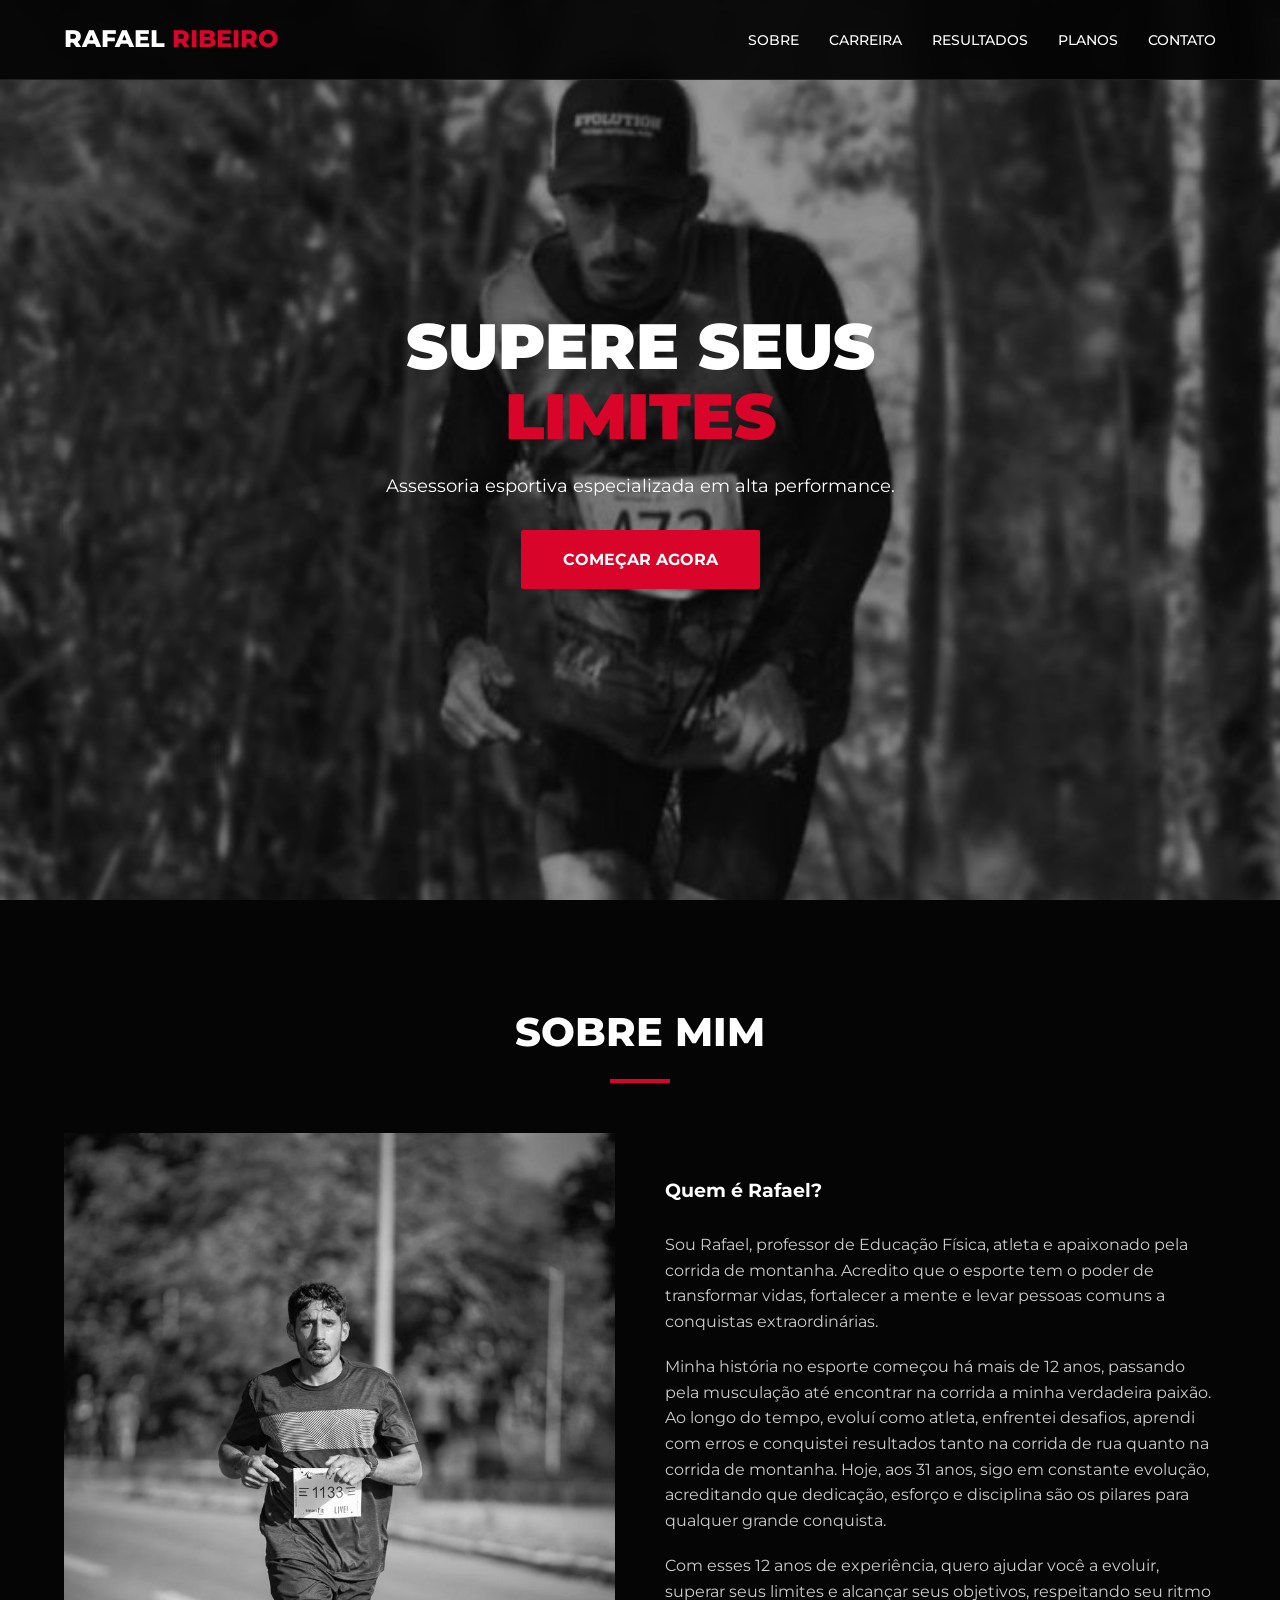
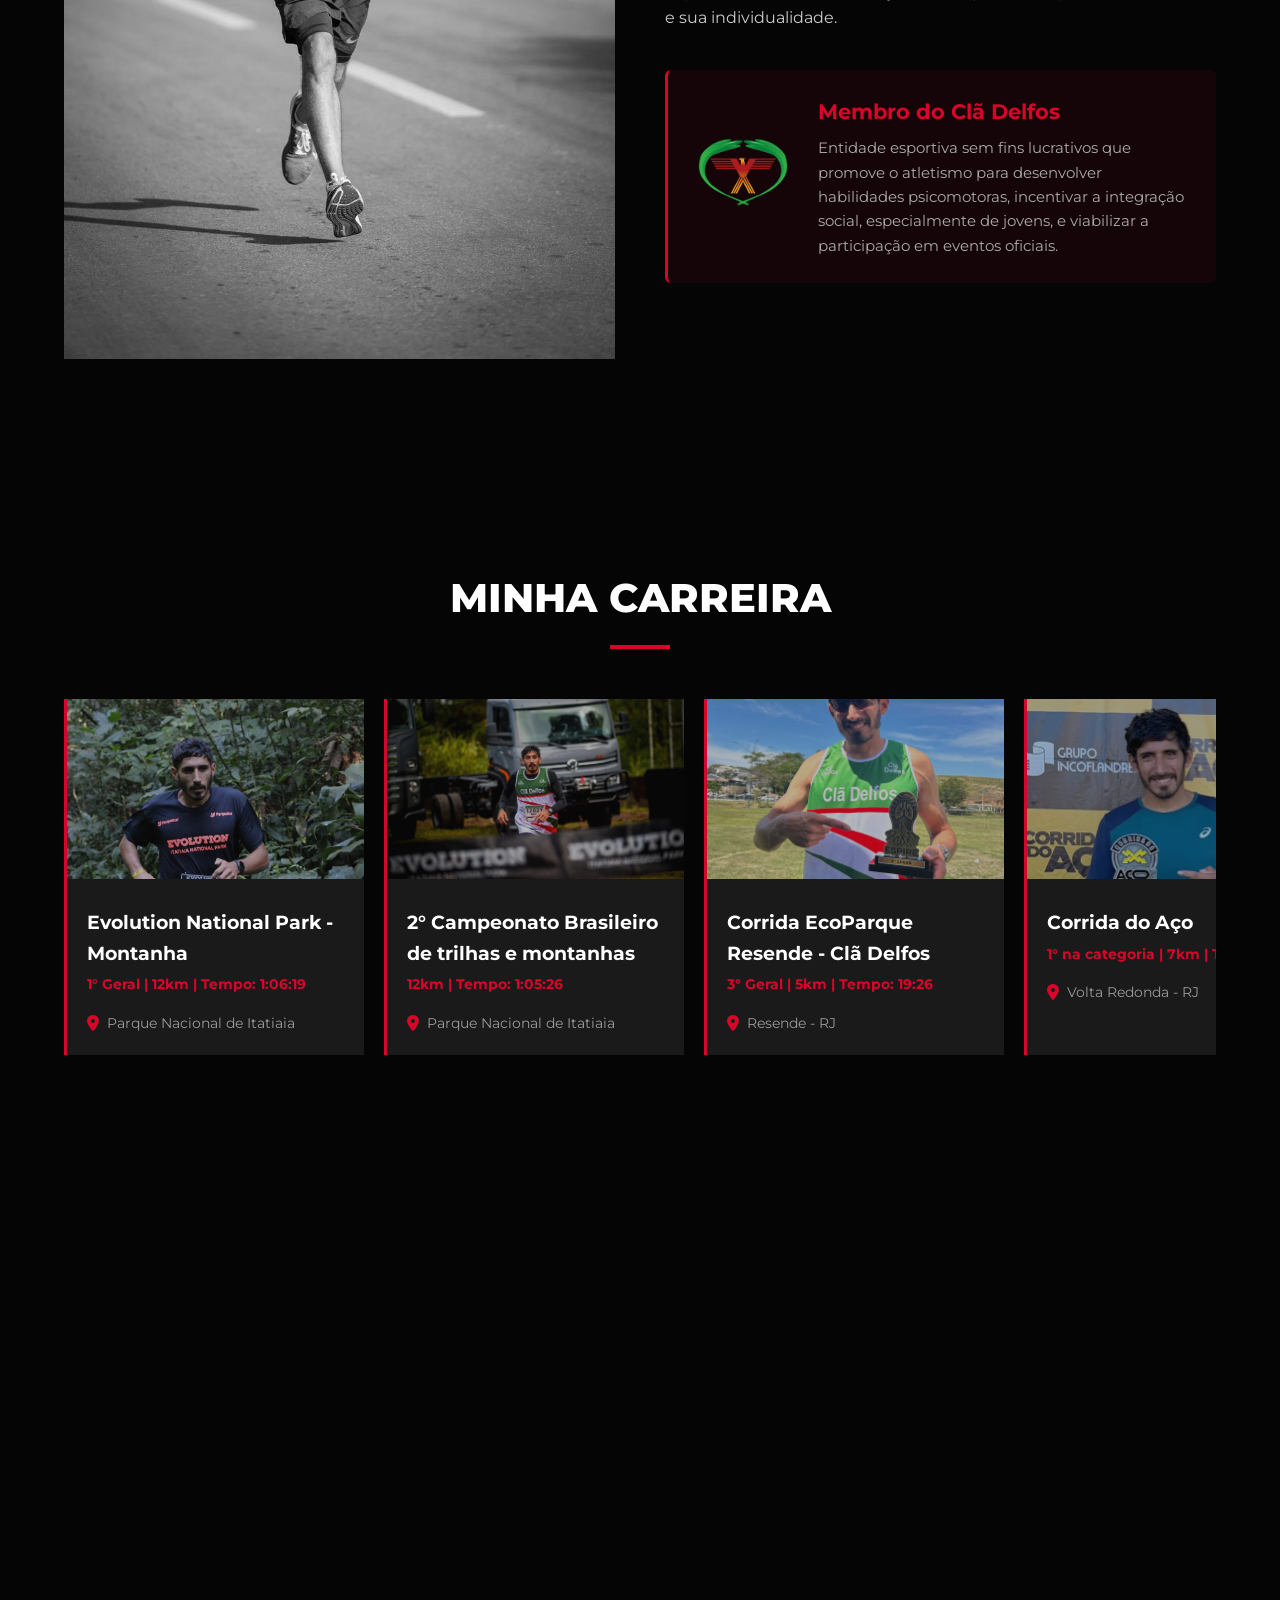
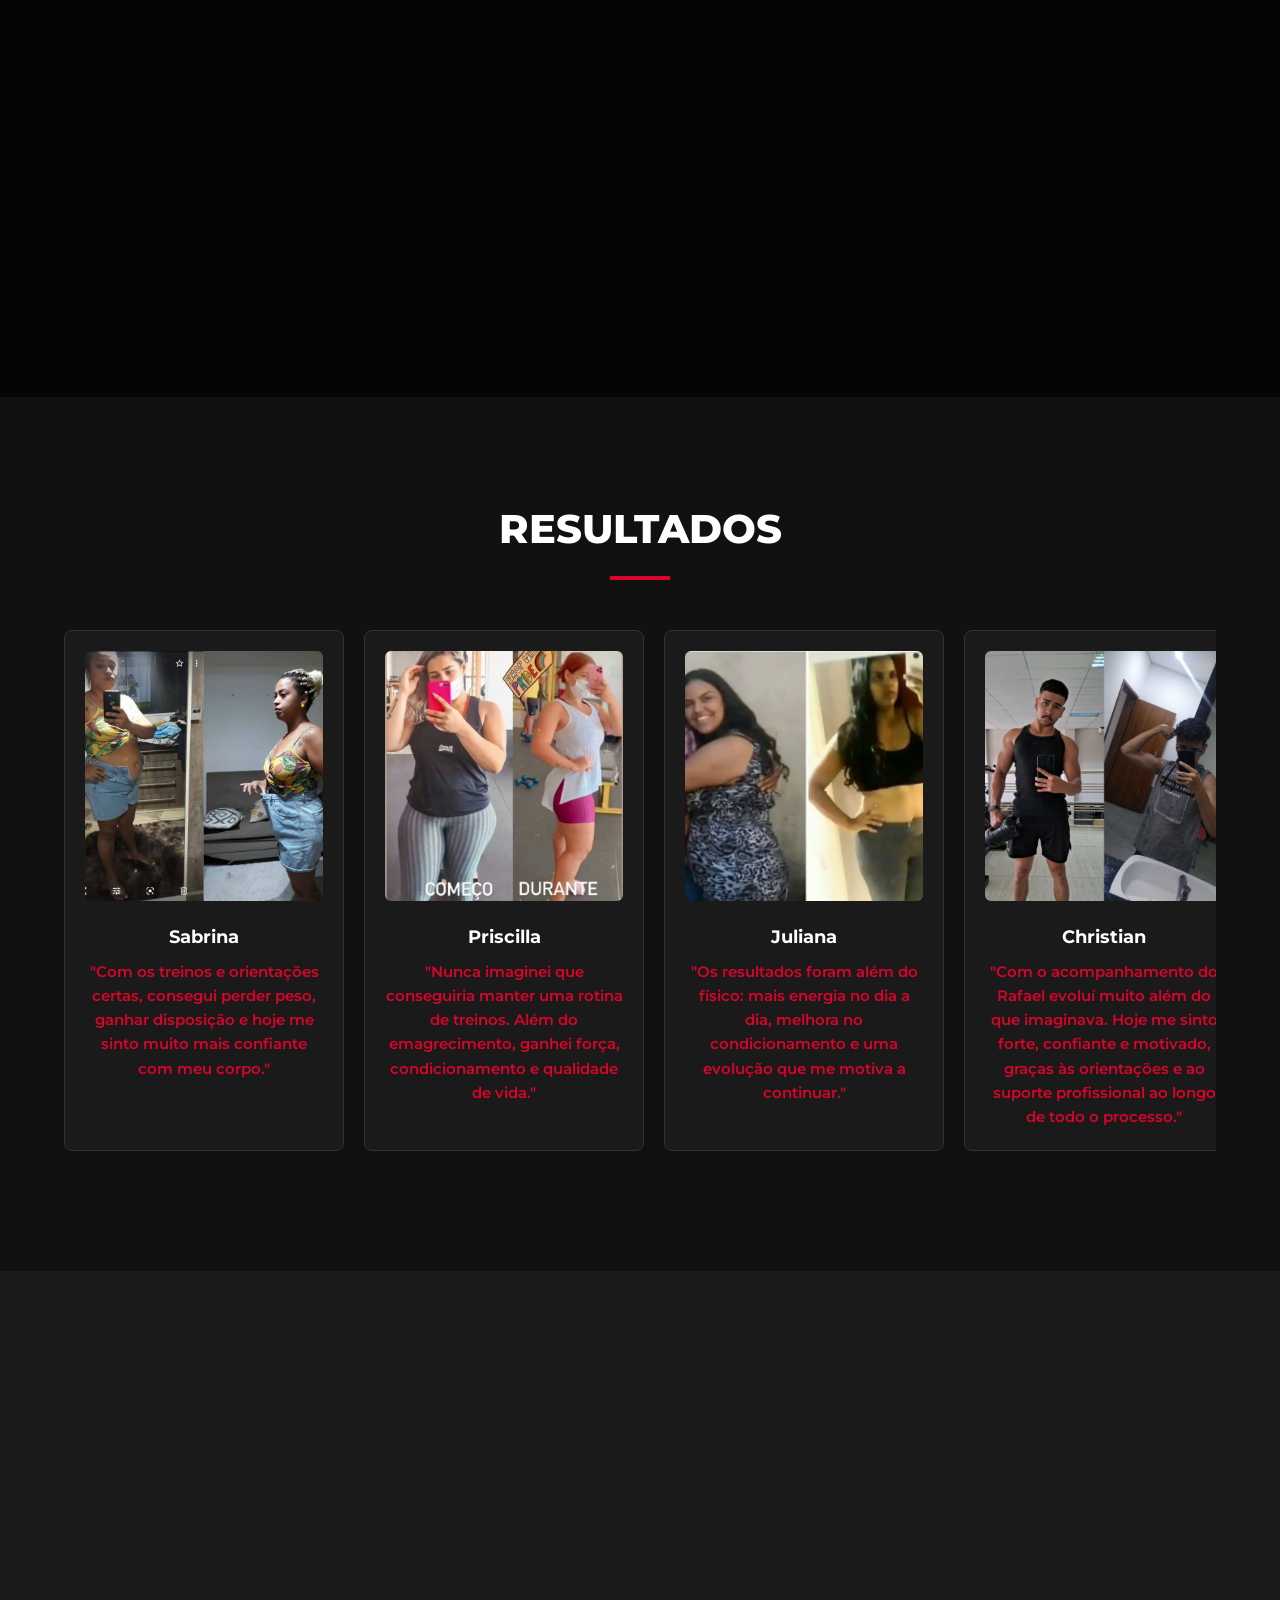
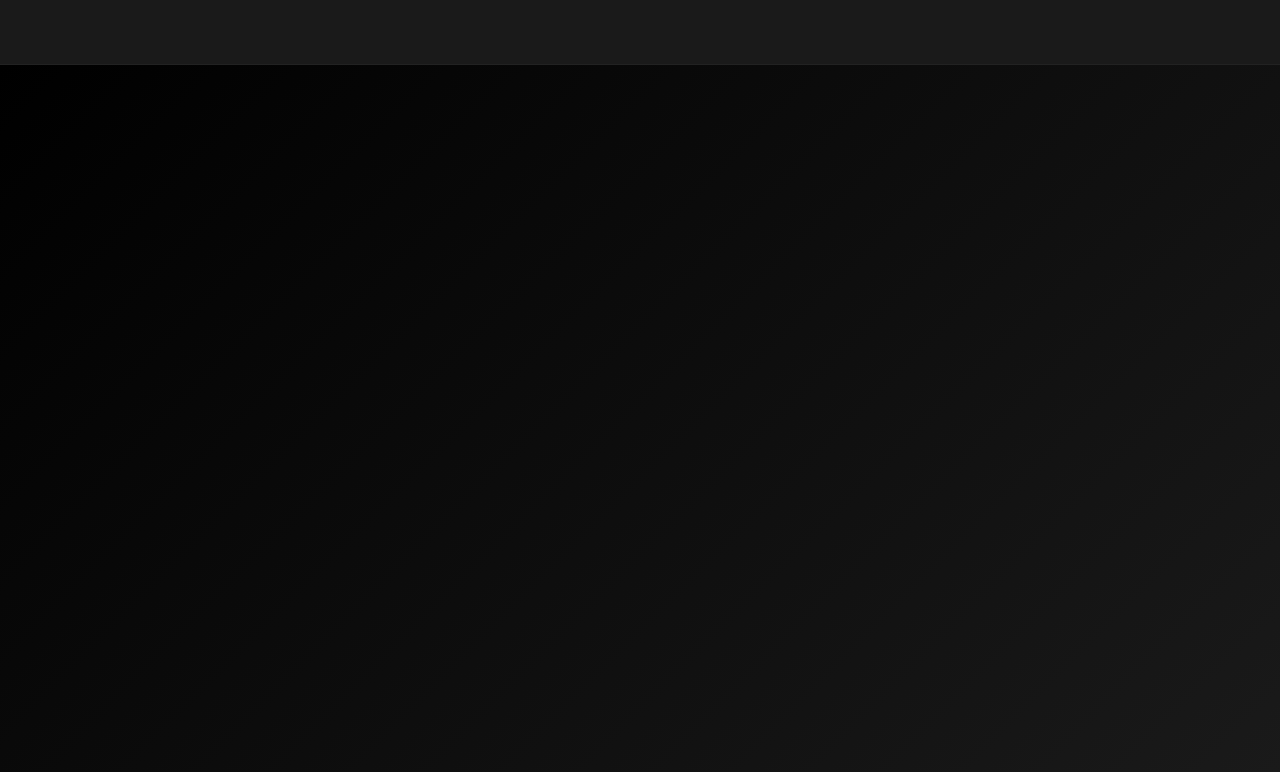
==== index.html @ 7754b504 "Initial commit - Rafael Ribeiro site" ====
<!DOCTYPE html>
<html lang="pt-BR">
<head>
    <meta charset="UTF-8">
    <meta name="viewport" content="width=device-width, initial-scale=1.0">
    <meta name="description" content="Assessoria de Corrida e Performance com Rafael Ribeiro. Treinos personalizados, planilhas e resultados.">
    <title>Rafael Ribeiro — Corrida & Performance</title>
    
    <link rel="preconnect" href="https://fonts.googleapis.com">
    <link rel="preconnect" href="https://fonts.gstatic.com" crossorigin>
    <link href="https://fonts.googleapis.com/css2?family=Montserrat:wght@300;400;700;900&display=swap" rel="stylesheet">
    <link rel="stylesheet" href="https://cdnjs.cloudflare.com/ajax/libs/font-awesome/6.4.0/css/all.min.css">

    <style>
        /* --- VARIÁVEIS & RESET --- */
        :root {
            --color-black: #050505;
            --color-dark-gray: #1a1a1a;
            --color-white: #ffffff;
            --color-red: #D90429; /* Vermelho vibrante para contraste */
            --color-red-hover: #EF233C;
            --font-main: 'Montserrat', sans-serif;
            --nav-height: 80px;
            --transition: all 0.3s cubic-bezier(0.25, 0.8, 0.25, 1);
        }

        * {
            margin: 0;
            padding: 0;
            box-sizing: border-box;
        }

        html {
            scroll-behavior: smooth;
            background-color: var(--color-black);
        }

        body {
            font-family: var(--font-main);
            color: var(--color-white);
            overflow-x: hidden;
            line-height: 1.6;
        }

        /* --- INTRO ANIMATION & NAV --- */
        #intro-overlay {
            position: fixed;
            top: 0;
            left: 0;
            width: 100%;
            height: 100vh;
            background-color: var(--color-black);
            z-index: 2000;
            display: flex;
            flex-direction: column;
            justify-content: center;
            align-items: center;
            transition: opacity 0.8s ease-out, visibility 0.8s;
        }

        .brand-text {
            font-weight: 900;
            font-size: 3rem;
            text-transform: uppercase;
            letter-spacing: 2px;
            text-align: center;
            position: relative;
            transition: var(--transition);
        }

        .brand-sub {
            font-weight: 300;
            font-size: 1.2rem;
            color: var(--color-red);
            margin-top: 10px;
            text-transform: uppercase;
            letter-spacing: 4px;
            opacity: 0;
            animation: fadeInUp 1s ease forwards 0.5s;
        }

        /* Animação inicial */
        @keyframes fadeInUp {
            from { opacity: 0; transform: translateY(20px); }
            to { opacity: 1; transform: translateY(0); }
        }

        /* Navbar fixa após a intro */
        header {
            position: fixed;
            top: 0;
            width: 100%;
            height: var(--nav-height);
            background: rgba(5, 5, 5, 0.95);
            backdrop-filter: blur(10px);
            z-index: 1000;
            display: flex;
            justify-content: space-between;
            align-items: center;
            padding: 0 5%;
            transform: translateY(-100%); /* Escondido inicialmente */
            transition: transform 0.5s ease;
            border-bottom: 1px solid rgba(255,255,255,0.1);
        }

        header.visible {
            transform: translateY(0);
        }

        .logo {
            font-weight: 800;
            font-size: 1.5rem;
            text-decoration: none;
            color: var(--color-white);
            text-transform: uppercase;
        }

        .logo span { color: var(--color-red); }

        nav ul {
            display: flex;
            list-style: none;
            gap: 30px;
        }

        nav a {
            text-decoration: none;
            color: var(--color-white);
            font-size: 0.9rem;
            font-weight: 500;
            text-transform: uppercase;
            position: relative;
            transition: color 0.3s;
        }

        nav a:hover { color: var(--color-red); }

        /* Botão no celular */
        .mobile-toggle {
            display: none;
            font-size: 1.5rem;
            cursor: pointer;
            background: none;
            border: none;
            color: white;
        }

        /* --- tela de apresentação --- */
        #hero {
            height: 100vh;
            position: relative;
            display: flex;
            align-items: center;
            justify-content: center;
            overflow: hidden;
        }

        .hero-bg {
            position: absolute;
            top: 0;
            left: 0;
            width: 100%;
            height: 110%; /* Altura extra para o parallax */
            background-image: url('img/home.JPG');
            background-size: cover;
            background-position: center;
            z-index: -1;
            filter: brightness(0.6) grayscale(100%); /* Efeito P&B */
        }

        .hero-content {
            text-align: center;
            z-index: 1;
            padding: 0 20px;
            opacity: 0; /* JS vai tratar disso */
            transform: translateY(30px);
        }

        .hero-title {
            font-size: 4rem;
            font-weight: 900;
            text-transform: uppercase;
            line-height: 1.1;
            margin-bottom: 20px;
        }

        .hero-title span {
            color: var(--color-red);
            display: block;
        }

        .btn-main {
            display: inline-block;
            padding: 15px 40px;
            background-color: var(--color-red);
            color: white;
            text-decoration: none;
            font-weight: 700;
            text-transform: uppercase;
            border-radius: 2px;
            transition: var(--transition);
            border: 2px solid var(--color-red);
        }

        .btn-main:hover {
            background-color: transparent;
            color: var(--color-red);
            transform: scale(1.02);
        }

        /* --- SEÇÕES GERAIS --- */
        section {
            padding: 100px 5%;
            min-height: auto;
        }

        .section-title {
            font-size: 2.5rem;
            text-transform: uppercase;
            margin-bottom: 50px;
            text-align: center;
            font-weight: 800;
        }

        .section-title::after {
            content: '';
            display: block;
            width: 60px;
            height: 4px;
            background: var(--color-red);
            margin: 15px auto 0;
        }

        /* Efeito de Fade on Scroll */
        .reveal {
            opacity: 0;
            transform: translateY(50px);
            transition: all 0.8s ease-out;
        }
        .reveal.active {
            opacity: 1;
            transform: translateY(0);
        }

        /* --- SOBRE --- */
        #sobre { background-color: var(--color-black); }
        .about-grid {
            display: grid;
            grid-template-columns: 1fr 1fr;
            gap: 50px;
            align-items: center;
            max-width: 1200px;
            margin: 0 auto;
        }
        .about-text p { margin-bottom: 20px; color: #ccc; }
        
        /* Seção Clã Delfos */
        .clan-section {
            display: flex;
            align-items: center;
            gap: 25px;
            margin: 40px 0;
            padding: 25px;
            background: rgba(217, 4, 41, 0.08);
            border-left: 3px solid var(--color-red);
            border-radius: 6px;
        }

        .clan-logo {
            flex-shrink: 0;
        }

        .clan-logo img {
            width: 100px;
            height: 100px;
            object-fit: contain;
            filter: grayscale(0%);
            transition: filter 0.3s;
        }

        .clan-logo img:hover {
            filter: brightness(1.1);
        }

        .clan-info h4 {
            font-size: 1.3rem;
            margin-bottom: 8px;
            color: var(--color-red);
            font-weight: 700;
        }

        .clan-info p {
            font-size: 0.95rem;
            color: #aaa;
            margin: 0;
        }

        .clan-section-link {
            text-decoration: none;
            color: inherit;
            display: block;
            transition: var(--transition);
        }

        .clan-section-link:hover .clan-section {
            background: rgba(217, 4, 41, 0.15);
            border-color: var(--color-red-hover);
            transform: scale(1.03)
        }

        .about-img img {
            width: 100%;
            filter: grayscale(100%);
            transition: filter 0.5s;
        }
        .about-img img:hover { filter: grayscale(0%); }

        /* --- CARROSSEL p/ carreira e resultados --- */
        .carousel-container {
            width: 100%;
            overflow-x: auto;
            display: flex;
            gap: 20px;
            padding-bottom: 20px;
            scroll-snap-type: x mandatory;
            -webkit-overflow-scrolling: touch;
        }
        
        .carousel-container::-webkit-scrollbar {
            height: 8px;
        }
        .carousel-container::-webkit-scrollbar-thumb {
            background: var(--color-red);
            border-radius: 4px;
        }
        .carousel-container::-webkit-scrollbar-track {
            background: #333;
        }

        /* Cards Carreira */
        .race-card {
            min-width: 300px;
            background: var(--color-dark-gray);
            padding: 0;
            border-left: 3px solid var(--color-red);
            scroll-snap-align: center;
            position: relative;
            overflow: hidden;
        }

        .race-img {
            height: 180px;
            width: 100%;
            object-fit: cover;
            opacity: 0.7;
        }

        .race-img.clickable {
            cursor: pointer;
            transition: var(--transition);
        }

        .race-img.clickable:hover {
            opacity: 1;
            transform: scale(1.05);
        }

        /* Posicionar a primeira imagem mais ao topo */
        .race-card:first-child .race-img {
            object-position: center top;
        }

        .race-info { padding: 20px; }
        .race-info h3 { margin-bottom: 5px; font-size: 1.2rem; }
        .race-info .km { color: var(--color-red); font-weight: bold; font-size: 0.9rem; }
        .race-location {
            display: flex;
            align-items: center;
            gap: 8px;
            margin-top: 15px;
            color: #999;
            font-size: 0.9rem;
        }
        .race-location i {
            color: var(--color-red);
            font-size: 1rem;
        }

        /* Cards Resultados (Depoimentos) */
        .testimonial-card {
            min-width: 350px;
            background: var(--color-white);
            color: var(--color-black);
            padding: 30px;
            scroll-snap-align: center;
            border-radius: 4px;
        }
        .quote { font-style: italic; font-size: 1rem; margin-bottom: 15px; }
        .author { font-weight: 800; font-size: 0.9rem; text-transform: uppercase; }

        /* Cards Alunos (Resultados com Fotos) */
        .student-card {
            min-width: 280px;
            background: var(--color-dark-gray);
            padding: 20px;
            scroll-snap-align: center;
            border-radius: 8px;
            text-align: center;
            transition: var(--transition);
            border: 1px solid #333;
        }
        .student-card:hover {
            border-color: var(--color-red);
        }
        .student-card img {
            width: 100%;
            height: 250px;
            object-fit: cover;
            border-radius: 6px;
            margin-bottom: 15px;
            cursor: pointer;
            transition: var(--transition);
        }
        .student-card img:hover {
            transform: scale(1.05);
        }
        .student-name {
            font-weight: 700;
            font-size: 1.1rem;
            margin-bottom: 8px;
        }
        .student-achievement {
            font-size: 0.95rem;
            color: var(--color-red);
            font-weight: 600;
        }

        /* Seção "E Muitas outras" */
        .career-more {
            margin-top: 80px;
            display: grid;
            grid-template-columns: 1fr 1fr;
            gap: 50px;
            align-items: center;
            max-width: 1200px;
            margin-left: auto;
            margin-right: auto;
        }

        .career-more-img {
            animation: slideInLeft 0.8s ease-out 0.3s forwards;
            opacity: 0;
        }

        @keyframes slideInLeft {
            from {
                opacity: 0;
                transform: translateX(-50px);
            }
            to {
                opacity: 1;
                transform: translateX(0);
            }
        }

        .career-more-img img {
            width: 100%;
            filter: grayscale(100%);
            border-radius: 8px;
            transition: filter 0.5s;
        }

        .career-more-img img:hover {
            filter: grayscale(0%);
        }

        .career-more-content {
            animation: slideInRight 0.8s ease-out 0.3s forwards;
            opacity: 0;
        }

        @keyframes slideInRight {
            from {
                opacity: 0;
                transform: translateX(50px);
            }
            to {
                opacity: 1;
                transform: translateX(0);
            }
        }

        .career-more-content h3 {
            font-size: 2.2rem;
            margin-bottom: 30px;
            font-weight: 900;
        }

        .career-more-content p {
            font-size: 1.1rem;
            margin-bottom: 25px;
            color: #ccc;
            line-height: 1.8;
        }

        .strava-link {
            display: inline-flex;
            align-items: center;
            gap: 12px;
            padding: 15px 30px;
            background-color: var(--color-red);
            color: white;
            text-decoration: none;
            font-weight: 700;
            text-transform: uppercase;
            border-radius: 2px;
            transition: var(--transition);
            border: 2px solid var(--color-red);
            font-size: 0.9rem;
        }

        .strava-link:hover {
            background-color: transparent;
            color: var(--color-red);
            transform: scale(1.02);
        }

        .strava-link i {
            font-size: 1.3rem;
        }

        @media (max-width: 768px) {
            .career-more {
                grid-template-columns: 1fr;
                gap: 30px;
            }
        }

        /* Modal para Fotos dos Alunos */
        .modal {
            display: none;
            position: fixed;
            z-index: 2001;
            left: 0;
            top: 0;
            width: 100%;
            height: 100%;
            background-color: rgba(0, 0, 0, 0.9);
            animation: fadeIn 0.3s;
        }
        .modal.active {
            display: flex;
            justify-content: center;
            align-items: center;
        }
        @keyframes fadeIn {
            from { opacity: 0; }
            to { opacity: 1; }
        }
        .modal-content {
            max-width: 90%;
            max-height: 90vh;
            position: relative;
            animation: slideIn 0.3s;
        }
        @keyframes slideIn {
            from { transform: scale(0.8); opacity: 0; }
            to { transform: scale(1); opacity: 1; }
        }
        .modal-content img {
            width: 100%;
            height: auto;
            border-radius: 8px;
            max-height: 80vh;
            object-fit: contain;
        }
        .modal-close {
            position: absolute;
            top: -40px;
            right: 0;
            font-size: 2rem;
            font-weight: bold;
            color: var(--color-red);
            cursor: pointer;
            transition: var(--transition);
        }
        .modal-close:hover {
            color: var(--color-red-hover);
            transform: scale(1.2);
        }

        /* --- PLANOS --- */
        #planos { background-color: var(--color-dark-gray); }
        
        .plans-category {
            margin-bottom: 60px;
        }

        .category-title {
            font-size: 1.8rem;
            text-align: center;
            margin-bottom: 40px;
            color: var(--color-white);
            font-weight: 700;
            position: relative;
            padding-bottom: 15px;
        }

        .category-title::after {
            content: '';
            position: absolute;
            bottom: 0;
            left: 50%;
            transform: translateX(-50%);
            width: 60px;
            height: 3px;
            background: var(--color-red);
        }

        .plans-grid {
            display: grid;
            grid-template-columns: repeat(auto-fit, minmax(280px, 1fr));
            gap: 30px;
            max-width: 1200px;
            margin: 0 auto;
        }

        .plan-card {
            background: var(--color-black);
            border: 1px solid #333;
            padding: 40px 20px;
            text-align: center;
            transition: var(--transition);
        }

        .plan-card:hover {
            border-color: var(--color-red);
            transform: translateY(-10px);
        }

        .plan-name { font-size: 1.5rem; margin-bottom: 10px; }
        .plan-price { font-size: 2.5rem; font-weight: 900; color: var(--color-red); margin-bottom: 20px; }
        .plan-price small { font-size: 1rem; color: white; }
        .plan-features { list-style: none; margin-bottom: 30px; text-align: left; padding: 0 20px; }
        .plan-features li { padding: 8px 0; border-bottom: 1px solid #333; font-size: 0.9rem; }

        /* --- CONTATO / FOOTER --- */
        #contato {
            background: linear-gradient(135deg, #000 0%, #1a1a1a 100%);
            padding: 100px 20px 40px;
            text-align: center;
        }

        .footer-container {
            max-width: 1200px;
            margin: 0 auto;
        }

        .footer-content {
            margin-bottom: 60px;
        }

        .motivacional {
            font-size: 2.2rem;
            font-weight: 300;
            margin-bottom: 60px;
            font-style: italic;
            line-height: 1.4;
        }
        .motivacional span { 
            color: var(--color-red); 
            font-weight: 700;
            display: inline-block;
        }

        .contact-section {
            background: rgba(255, 255, 255, 0.02);
            border: 1px solid rgba(217, 4, 41, 0.2);
            border-radius: 12px;
            padding: 50px 30px;
            backdrop-filter: blur(10px);
        }

        .contact-title {
            font-size: 1.8rem;
            margin-bottom: 40px;
            font-weight: 700;
            text-transform: uppercase;
            letter-spacing: 2px;
        }

        .social-links {
            display: flex;
            justify-content: center;
            gap: 40px;
            margin-bottom: 40px;
            flex-wrap: wrap;
        }

        .social-link {
            display: flex;
            flex-direction: column;
            align-items: center;
            gap: 12px;
            text-decoration: none;
            color: var(--color-white);
            transition: var(--transition);
            padding: 20px;
            border-radius: 8px;
            border: 2px solid transparent;
        }

        .social-link i {
            font-size: 2.5rem;
            color: var(--color-red);
            transition: var(--transition);
        }

        .social-link:hover {
            background: rgba(217, 4, 41, 0.1);
            border-color: var(--color-red);
            transform: translateY(-5px);
        }

        .social-link:hover i {
            color: var(--color-red-hover);
            filter: drop-shadow(0 0 8px rgba(217, 4, 41, 0.5));
            transform: scale(1.15);
        }

        .social-link span {
            font-size: 0.95rem;
            font-weight: 600;
            text-transform: uppercase;
            letter-spacing: 1px;
        }

        .contact-info {
            margin-top: 40px;
            padding-top: 40px;
            border-top: 1px solid rgba(255, 255, 255, 0.1);
        }

        .contact-text {
            font-size: 1.1rem;
            margin-bottom: 20px;
            color: #ccc;
        }

        .footer-bottom {
            border-top: 1px solid rgba(255, 255, 255, 0.1);
            padding-top: 30px;
            font-size: 0.85rem;
            color: #666;
        }

        footer {
            padding: 20px;
            text-align: center;
            font-size: 0.8rem;
            color: #555;
            border-top: 1px solid #222;
        }

        /* --- RESPONSIVIDADE --- */
        @media (max-width: 768px) {
            .hero-title { font-size: 2.5rem; }
            .brand-text { font-size: 2rem; }
            
            nav ul {
                display: none; /* Simplificação para o exemplo: esconder menu desktop */
                flex-direction: column;
                position: absolute;
                top: var(--nav-height);
                left: 0;
                width: 100%;
                background: black;
                padding: 20px;
                text-align: center;
            }
            nav.active ul { display: flex; } /* Toggle JS */
            
            .mobile-toggle { display: block; }
            .about-grid { grid-template-columns: 1fr; }
        }
    </style>
</head>
<body>

    <div id="intro-overlay">
        <div class="brand-text">Rafael Ribeiro</div>
        <div class="brand-sub">Corrida & Performance</div>
    </div>

    <header id="navbar">
        <a href="#" class="logo">Rafael <span>Ribeiro</span></a>
        <button class="mobile-toggle" aria-label="Abrir menu">☰</button>
        <nav>
            <ul>
                <li><a href="#sobre">Sobre</a></li>
                <li><a href="#carreira">Carreira</a></li>
                <li><a href="#resultados">Resultados</a></li>
                <li><a href="#planos">Planos</a></li>
                <li><a href="#contato">Contato</a></li>
            </ul>
        </nav>
    </header>

    <section id="hero">
        <div class="hero-bg" id="hero-bg"></div>
        <div class="hero-content">
            <h1 class="hero-title">Supere seus<br><span>Limites</span></h1>
            <p style="margin-bottom: 30px; font-size: 1.1rem;">Assessoria esportiva especializada em alta performance.</p>
            <a href="#planos" class="btn-main">Começar Agora</a>
        </div>
    </section>

    <section id="sobre">
        <div class="section-title reveal">Sobre Mim</div>
        <div class="about-grid">
            <div class="about-img reveal">
                <img src="img/rafa_pista.jpeg" loading="lazy">
            </div>
            <div class="about-text reveal">
                <h3>Quem é Rafael?</h3>
                <br>
                <p>Sou Rafael, professor de Educação Física, atleta e apaixonado pela corrida de montanha. Acredito que o esporte tem o poder de transformar vidas, fortalecer a mente e levar pessoas comuns a conquistas extraordinárias.</p>
                <p>Minha história no esporte começou há mais de 12 anos, passando pela musculação até encontrar na corrida a minha verdadeira paixão. Ao longo do tempo, evoluí como atleta, enfrentei desafios, aprendi com erros e conquistei resultados tanto na corrida de rua quanto na corrida de montanha. Hoje, aos 31 anos, sigo em constante evolução, acreditando que dedicação, esforço e disciplina são os pilares para qualquer grande conquista.  </p>
                <p>Com esses 12 anos de experiência, quero ajudar você a evoluir, superar seus limites e alcançar seus objetivos, respeitando seu ritmo e sua individualidade.</p>
                
                <a href="https://cladelfos.esp.br/" target="_blank" class="clan-section-link">
                    <div class="clan-section">
                        <div class="clan-logo">
                            <img src="img/delfos.png" alt="Clã Delfos" loading="lazy">
                        </div>
                        <div class="clan-info">
                            <h4>Membro do Clã Delfos</h4>
                            <p>Entidade esportiva sem fins lucrativos que promove o atletismo para desenvolver habilidades psicomotoras, incentivar a integração social, especialmente de jovens, e viabilizar a participação em eventos oficiais.</p>
                        </div>
                    </div>
                </a>
            </div>
        </div>
    </section>

    <section id="carreira">
        <div class="section-title reveal">Minha Carreira</div>
        <div class="carousel-container reveal">
            <div class="race-card">
                <img src="img/1° geral itatiaia.jpeg" class="race-img clickable" alt="Parque Nacional de Itatiaia" loading="lazy">
                <div class="race-info">
                    <h3>Evolution National Park - Montanha</h3>
                    <p class="km">1° Geral | 12km | Tempo: 1:06:19 </p>
                    <div class="race-location">
                        <i class="fas fa-map-marker-alt"></i>
                        <span>Parque Nacional de Itatiaia</span>
                    </div>
                </div>
            </div>
            <div class="race-card">
                <img src="img/2° campeonato brasileiro.jpeg" class="race-img clickable" loading="lazy">
                <div class="race-info">
                    <h3>2° Campeonato Brasileiro de trilhas e montanhas</h3>
                    <p class="km">12km | Tempo: 1:05:26</p>
                    <div class="race-location">
                        <i class="fas fa-map-marker-alt"></i>
                        <span>Parque Nacional de Itatiaia</span>
                    </div>
                </div>
            </div>
            <div class="race-card">
                <img src="img/recorde pessoal ecopark.jpeg" class="race-img clickable" loading="lazy">
                <div class="race-info">
                    <h3>Corrida EcoParque Resende - Clã Delfos</h3>
                    <p class="km">3° Geral | 5km | Tempo: 19:26</p>
                    <div class="race-location">
                        <i class="fas fa-map-marker-alt"></i>
                        <span>Resende - RJ</span>
                    </div>
                </div>
            </div>

            <div class="race-card">
                <img src="img/corrida do aço 2.JPG" class="race-img clickable" loading="lazy" style="object-position: center top;">
                <div class="race-info">
                    <h3>Corrida do Aço</h3>
                    <p class="km">1° na categoria | 7km | Tempo: 24:11</p>
                    <div class="race-location">
                        <i class="fas fa-map-marker-alt"></i>
                        <span>Volta Redonda - RJ</span>
                    </div>
                </div>
            </div>

            <div class="race-card">
                <img src="img/tutan.jpeg" class="race-img clickable" loading="lazy">
                <div class="race-info">
                    <h3>TUTAN - Visconde de Mauá</h3>
                    <p class="km">2° na categoria | Tempo: 50:06</p>
                    <div class="race-location">
                        <i class="fas fa-map-marker-alt"></i>
                        <span>Bocaina de Minas - MG</span>
                    </div>
                </div>
            </div>

            <div class="race-card">
                <img src="img/dona_chica.jpeg" class="race-img clickable" loading="lazy">
                <div class="race-info">
                    <h3>Dona Chica - Trail</h3>
                    <p class="km">3° Geral | 23km | Tempo: 2:16:05</p>
                    <div class="race-location">
                        <i class="fas fa-map-marker-alt"></i>
                        <span>Ouro Preto - MG</span>
                    </div>
                </div>
            </div>
        </div>

        <!-- E Muitas outras -->
        <div class="career-more reveal">
            <div class="career-more-img reveal">
                <img src="img/Trofeu.jpeg" alt="Rafael - Muitas outras corridas" loading="lazy">
            </div>
            <div class="career-more-content reveal">
                <h3>E muitas outras...</h3>
                <p>Essas são apenas algumas das minhas principais conquistas. Participo regularmente de corridas de rua e trilha, sempre buscando evoluir, superando novos desafios e estabelecendo novas marcas pessoais.</p>
                <p>Acompanhe toda a minha jornada, treinos, tempos e desafios no Strava, onde você pode ver meu progresso contínuo e se inspirar para começar a sua própria jornada!</p>
                <a href="https://strava.app.link/IGM8SJXZ4Zb" target="_blank" class="strava-link" aria-label="Acompanhe no Strava">
                    <i class="fab fa-strava"></i>
                    Acompanhe no Strava
                </a>
            </div>
        </div>
    </section>

    <section id="resultados" style="background-color: #111;">
        <div class="section-title reveal">Resultados</div>
        <div class="carousel-container reveal">
            <div class="student-card">
                <img src="img/alunos/sabrina.JPG" alt="Aluno 1">
                <p class="student-name">Sabrina</p>
                <p class="student-achievement">"Com os treinos e orientações certas, consegui perder peso, ganhar disposição e hoje me sinto muito mais confiante com meu corpo."</p>
            </div>
            <div class="student-card">
                <img src="img/alunos/priscilla.JPG" alt="Aluno 2">
                <p class="student-name">Priscilla</p>
                <p class="student-achievement">"Nunca imaginei que conseguiria manter uma rotina de treinos. Além do emagrecimento, ganhei força, condicionamento e qualidade de vida."</p>
            </div>
            <div class="student-card">
                <img src="img/alunos/Juliana.JPG" alt="Aluno 3">
                <p class="student-name">Juliana</p>
                <p class="student-achievement">"Os resultados foram além do físico: mais energia no dia a dia, melhora no condicionamento e uma evolução que me motiva a continuar."</p>
            </div>
            <div class="student-card">
                <img src="img/alunos/chris.png" alt="Aluno 4">
                <p class="student-name">Christian</p>
                <p class="student-achievement">"Com o acompanhamento do Rafael evoluí muito além do que imaginava. Hoje me sinto forte, confiante e motivado, graças às orientações e ao suporte profissional ao longo de todo o processo."</p>
            </div>
        </div>
    </section>

    <section id="planos">
        <div class="section-title reveal">Planos de Treino</div>
        
        <!-- Assessoria Esportiva -->
        <div class="plans-category reveal">
            <h2 class="category-title">Assessoria Esportiva</h2>
            <div class="plans-grid">
                <div class="plan-card">
                    <div class="plan-name">A solução pra você ter os resultados e o corpo que sempre sonhou, sem ficar horas treinando.</div>
                    <ul class="plan-features">
                        <li>Planilha personalizada</li>
                        <li>Suporte via WhatsApp</li>
                        <li>Análise de performance</li>
                    </ul>
                    <a href="https://pages.mfitpersonal.com.br/index?acao=page&tipo=2&buyPage=103155&page=103155" class="btn-main" style="width:100%">Assessoria Esportiva</a>
                </div>
            </div>
        </div>

        <!-- Personal Training -->
        <div class="plans-category reveal">
            <h2 class="category-title">Personal Training</h2>
            <div class="plans-grid">
                <div class="plan-card">
                    <h3 class="plan-name">Super</h3>
                    <ul class="plan-features">
                        <li>12 aulas presenciais</li>
                        <li>Planilha semanal</li>
                        <li>Suporte ilimitado</li>
                        <li>2x avaliações corporais mensais</li>
                    </ul>
                    <a href="https://pages.mfitpersonal.com.br/index?acao=page&tipo=2&buyPage=114242&page=114242" target="_blank" class="btn-main" style="width:100%">Personal Super</a>
                </div>
                <div class="plan-card">
                    <h3 class="plan-name">Gold</h3>
                    <ul class="plan-features">
                        <li>8 aulas presenciais</li>
                        <li>Planilha personalizada</li>
                        <li>1x avaliação corporal mensal</li>
                    </ul>
                    <a href="https://pages.mfitpersonal.com.br/index?acao=page&tipo=2&buyPage=114243&page=114243" target="_blank" class="btn-main" style="width:100%; margin-top: 38px">Personal Gold</a>
                </div>
            </div>
        </div>

        <!-- Consultoria -->
        <div class="plans-category reveal">
            <h2 class="category-title">Consultoria Online</h2>
            <div class="plans-grid">
                <div class="plan-card">
                    <div class="plan-name">Acompanhamento on-line com treino totalmente individualizado, desenvolvido de acordo com seus objetivos e sua rotina de trabalho.</div>
                    <ul class="plan-features">
                        <li>Treino 100% individualizado, adaptado aos seus objetivos e rotina</li>
                        <li>Planilha mensal personalizada, atualizada conforme sua evolução</li>
                        <li>Ajustes periódicos de cargas para garantir progressão e resultados</li>
                        <li>Suporte on-line direto com o personal para tirar dúvidas sempre que precisar</li>
                    </ul>
                    <a href="https://pages.mfitpersonal.com.br/index?acao=page&tipo=2&buyPage=114238&page=114238" target="_blank" class="btn-main" style="width:100%">Consultoria Online</a>
                </div>
            </div>
        </div>
    </section>

    <footer id="contato">
        <div class="footer-container reveal">
            <div class="footer-content">
                <p class="motivacional">"A dor é temporária,<br><span>a glória é eterna.</span>"</p>
                
                <div class="contact-section">
                    <h3 class="contact-title">Entre em Contato</h3>
                    
                    <div class="social-links">
                        <a href="https://wa.me/5524992569818?text=Olá!%20Gostaria%20de%20saber%20mais%20sobre%20os%20planos." target="_blank" class="social-link whatsapp" aria-label="WhatsApp">
                            <i class="fab fa-whatsapp"></i>
                            <span>WhatsApp</span>
                        </a>

                        <a href="https://www.instagram.com/rafaelribeiro.runner/" target="_blank" class="social-link instagram" aria-label="Instagram">
                            <i class="fab fa-instagram"></i>
                            <span>Instagram</span>
                        </a>
                    </div>
                </div>
            </div>
        </div>
    </footer>

    <script>
        document.addEventListener('DOMContentLoaded', () => {
            const introOverlay = document.getElementById('intro-overlay');
            const navbar = document.getElementById('navbar');
            const heroContent = document.querySelector('.hero-content');
            const mobileToggle = document.querySelector('.mobile-toggle');
            const nav = document.querySelector('nav');

            // Sequência da animação inicial
            setTimeout(() => {
                introOverlay.style.opacity = '0';
                
                // Mostrar navbar e hero
                setTimeout(() => {
                    introOverlay.style.visibility = 'hidden';
                    navbar.classList.add('visible');
                    
                    // Pequeno delay para o texto do hero subir
                    setTimeout(() => {
                        heroContent.style.opacity = '1';
                        heroContent.style.transform = 'translateY(0)';
                        heroContent.style.transition = 'all 1s ease-out';
                    }, 300);
                }, 800);
            }, 2500); // Tempo

            mobileToggle.addEventListener('click', () => {
                nav.classList.toggle('active');
            });

            // parallax
            window.addEventListener('scroll', () => {
                const scrolled = window.scrollY;
                const heroBg = document.getElementById('hero-bg');
                // Move o fundo mais devagar que o scroll
                heroBg.style.transform = `translateY(${scrolled * 0.5}px)`;
            });

            const observerOptions = {
                threshold: 0.15
            };

            const observer = new IntersectionObserver((entries) => {
                entries.forEach(entry => {
                    if (entry.isIntersecting) {
                        entry.target.classList.add('active');
                    }
                });
            }, observerOptions);

            document.querySelectorAll('.reveal').forEach(el => {
                observer.observe(el);
            });

            // Modal para fotos dos alunos
            const modal = document.getElementById('studentModal');
            const studentImages = document.querySelectorAll('.student-card img');
            const modalImage = document.getElementById('modalImage');
            const closeBtn = document.querySelector('.modal-close');

            studentImages.forEach(img => {
                img.addEventListener('click', function() {
                    modal.classList.add('active');
                    modalImage.src = this.src;
                    modalImage.alt = this.alt;
                });
            });

            // Modal para fotos da carreira
            const careerImages = document.querySelectorAll('.race-img.clickable');
            careerImages.forEach(img => {
                img.addEventListener('click', function() {
                    modal.classList.add('active');
                    modalImage.src = this.src;
                    modalImage.alt = this.alt || 'Imagem da carreira';
                });
            });

            closeBtn.addEventListener('click', function() {
                modal.classList.remove('active');
            });

            modal.addEventListener('click', function(e) {
                if (e.target === modal) {
                    modal.classList.remove('active');
                }
            });
        });

        window.onload = function() {
            window.scrollTo(0, 0);
        };
    </script>

    <!-- Modal para Fotos dos Alunos -->
    <div id="studentModal" class="modal">
        <div class="modal-content">
            <span class="modal-close">&times;</span>
            <img id="modalImage" src="" alt="Imagem expandida">
        </div>
    </div>
</body>
</html>
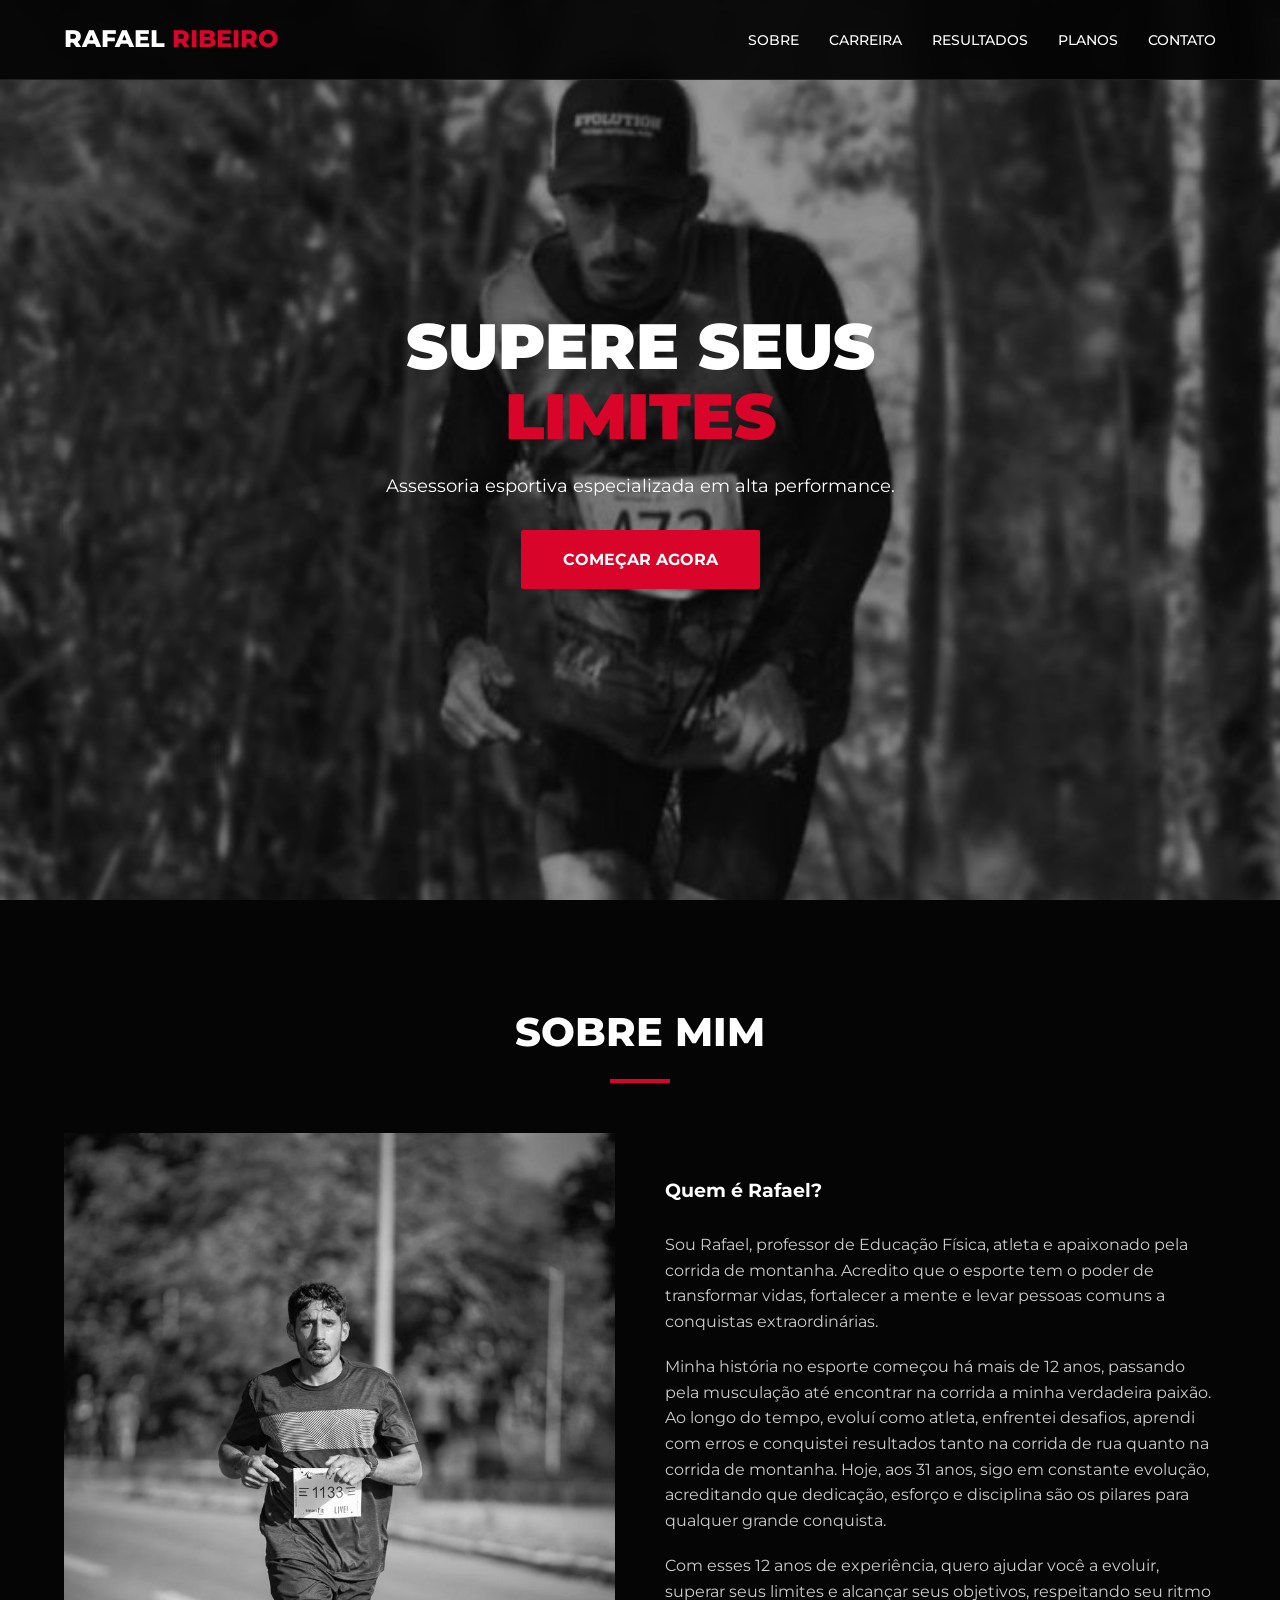
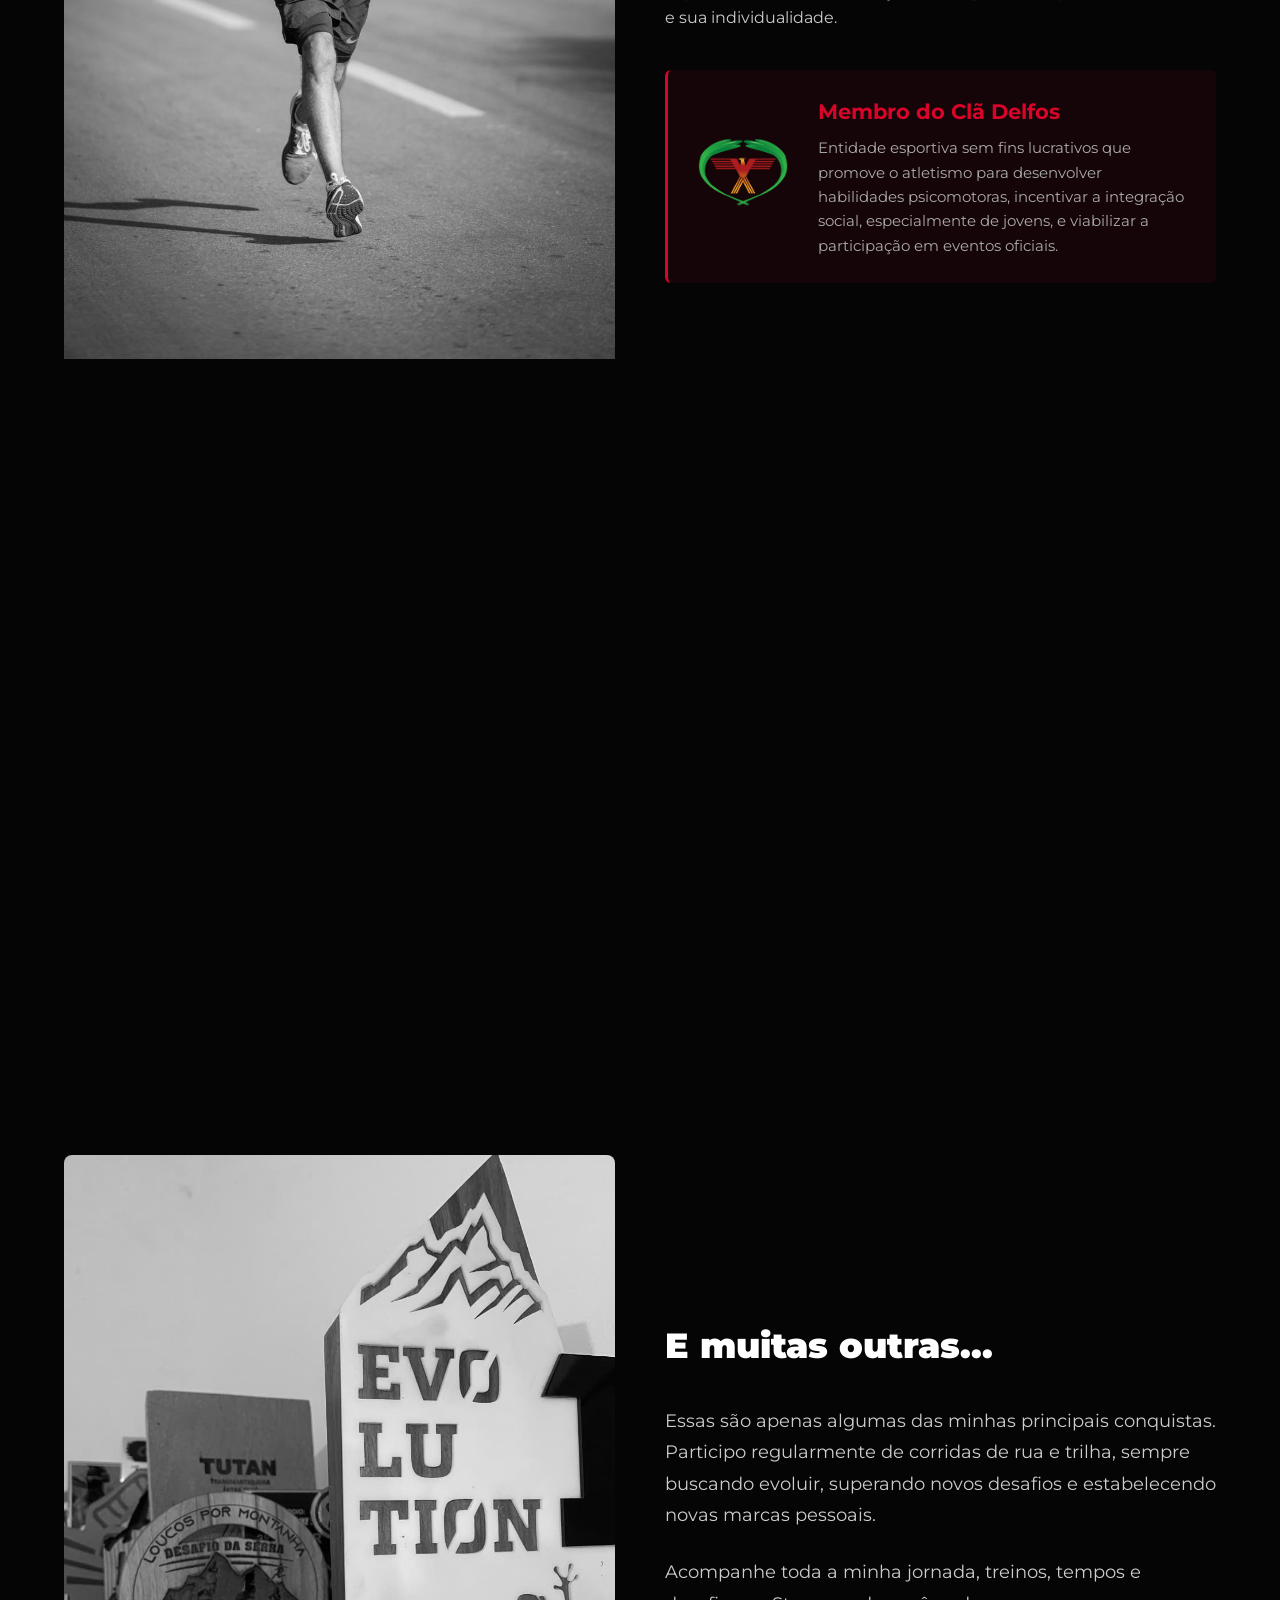
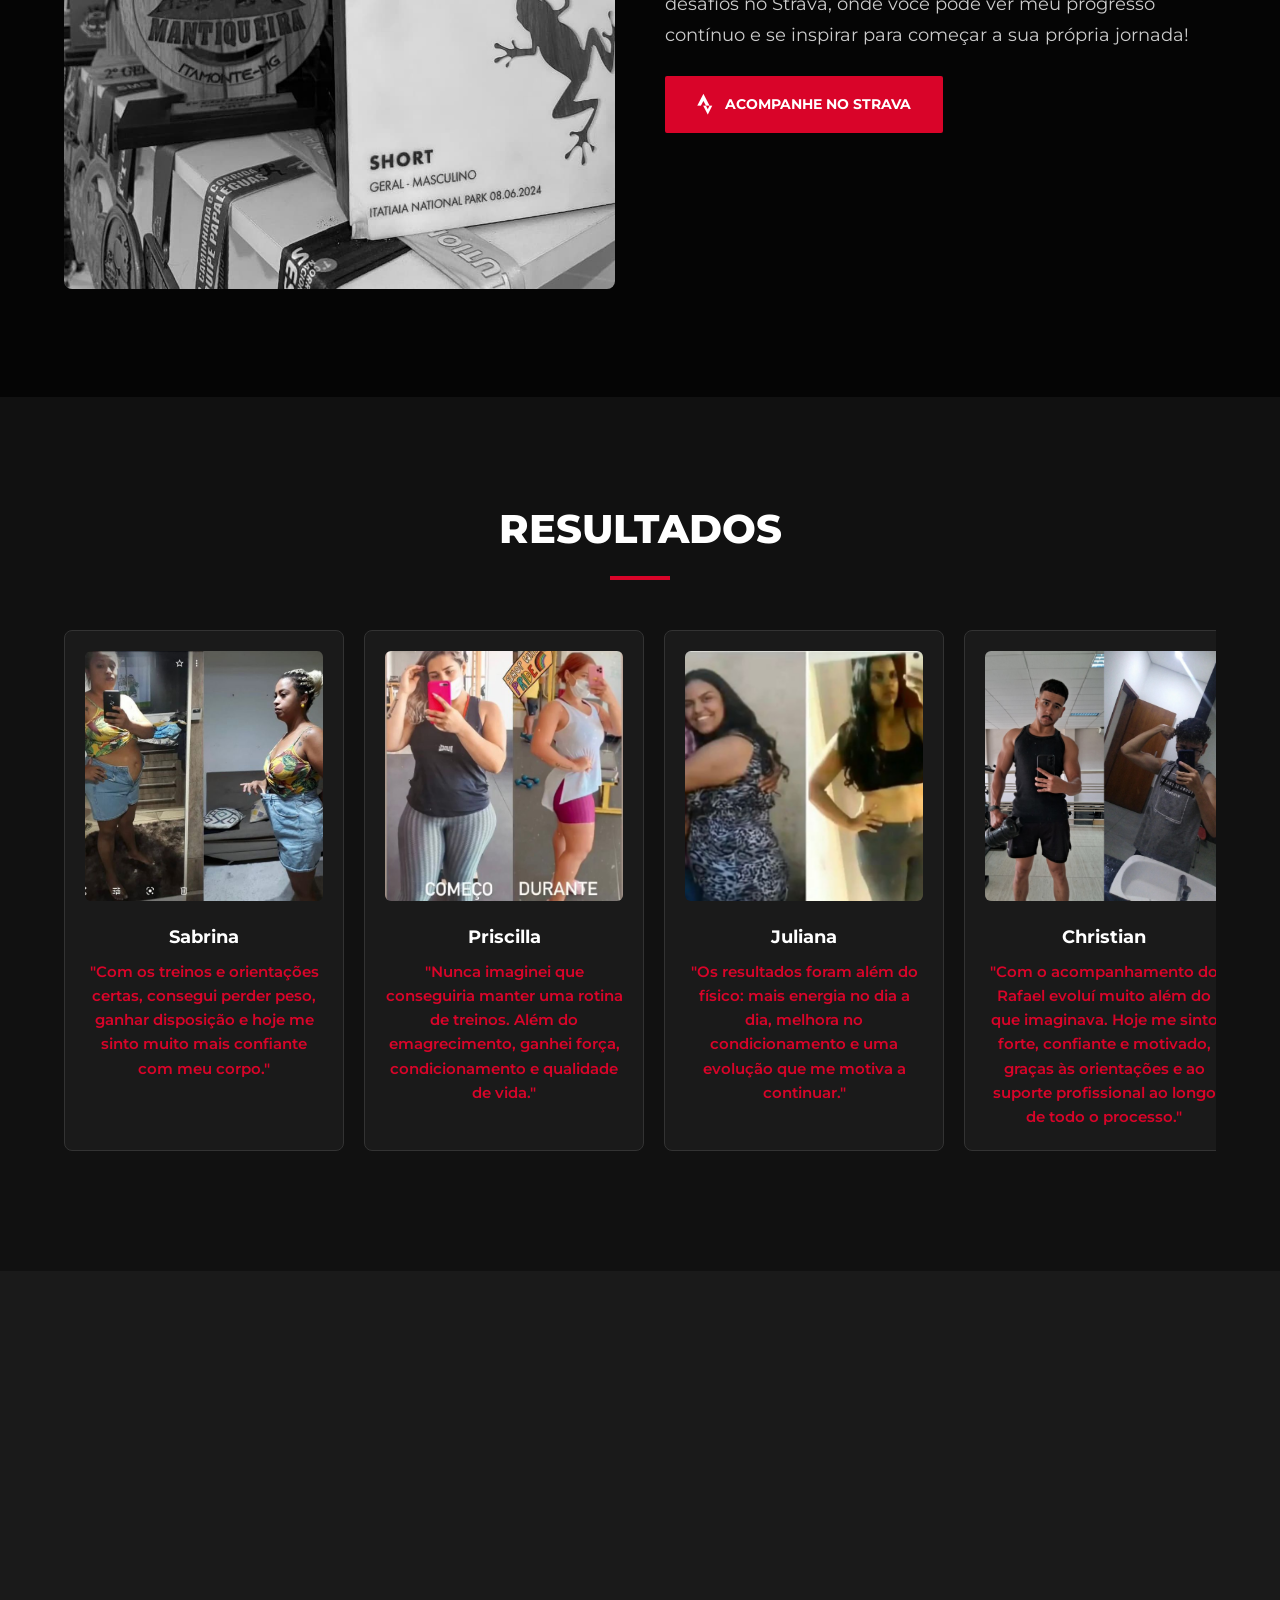
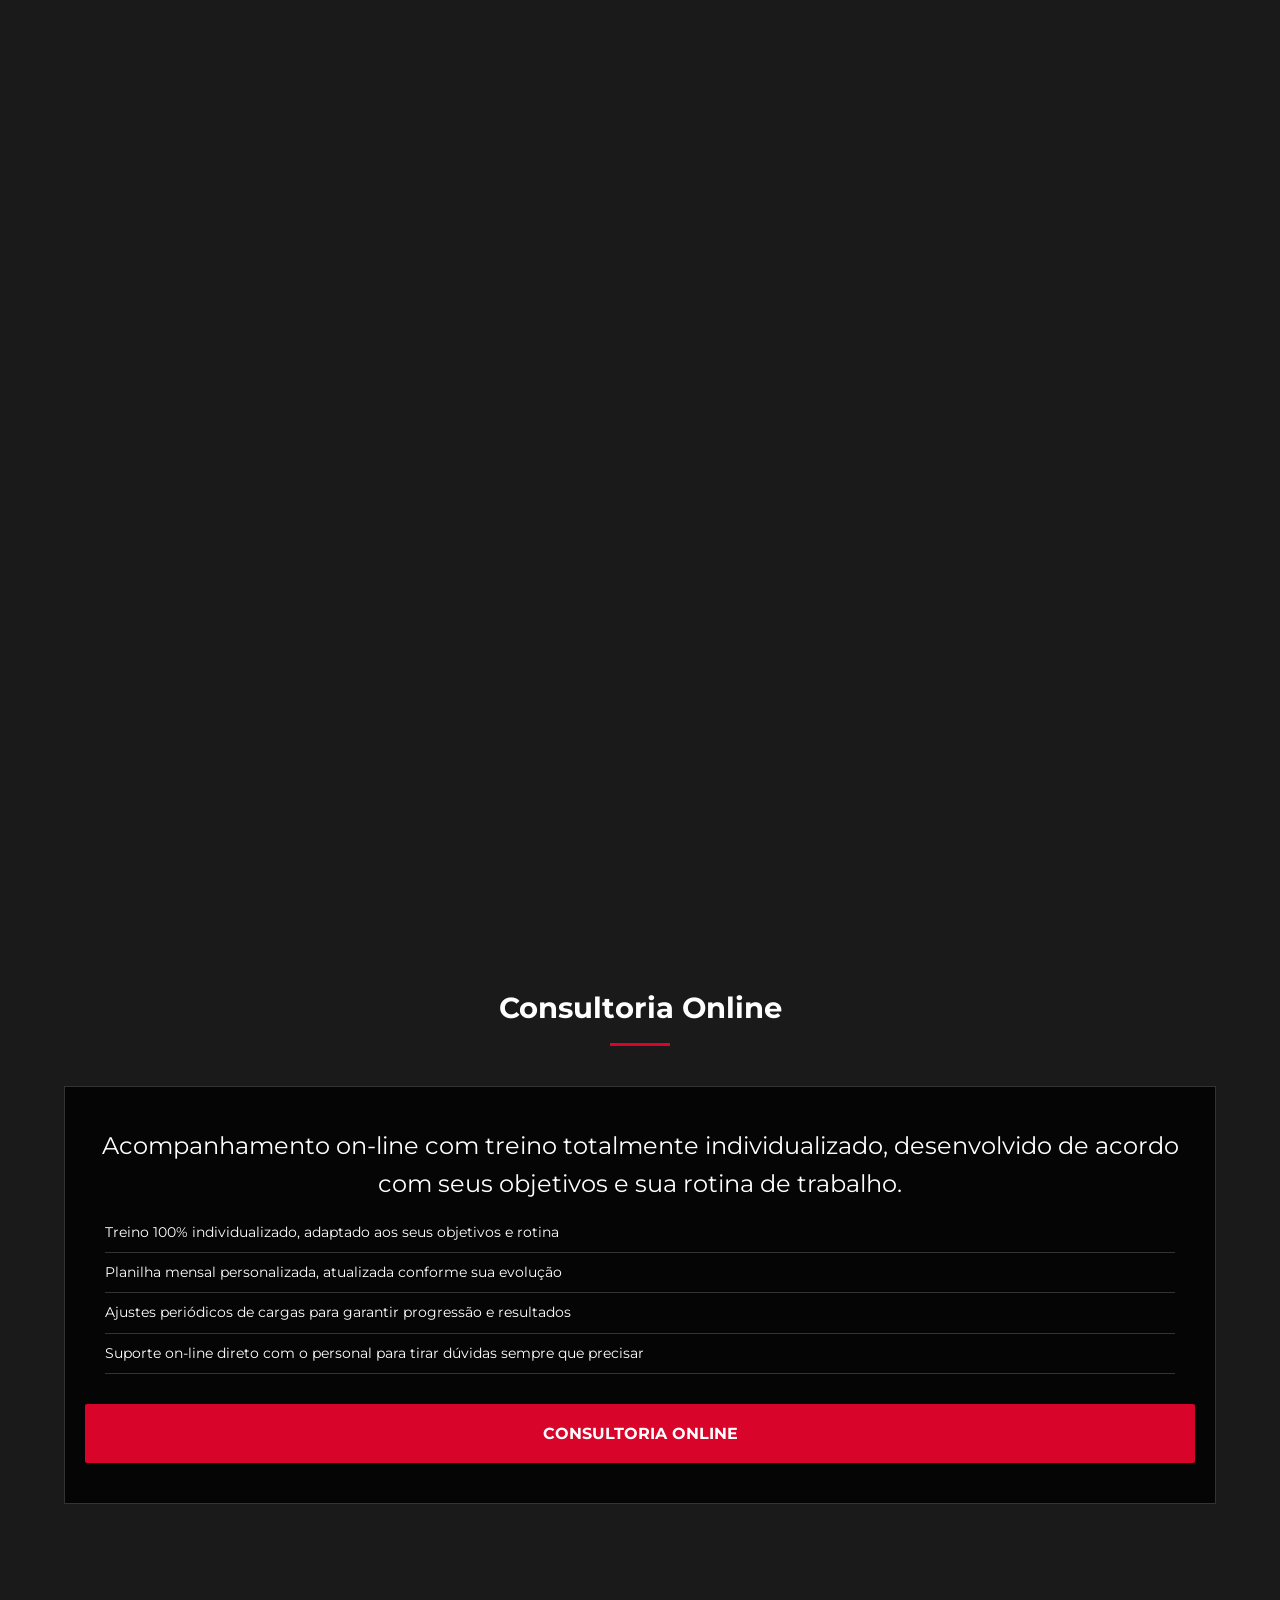
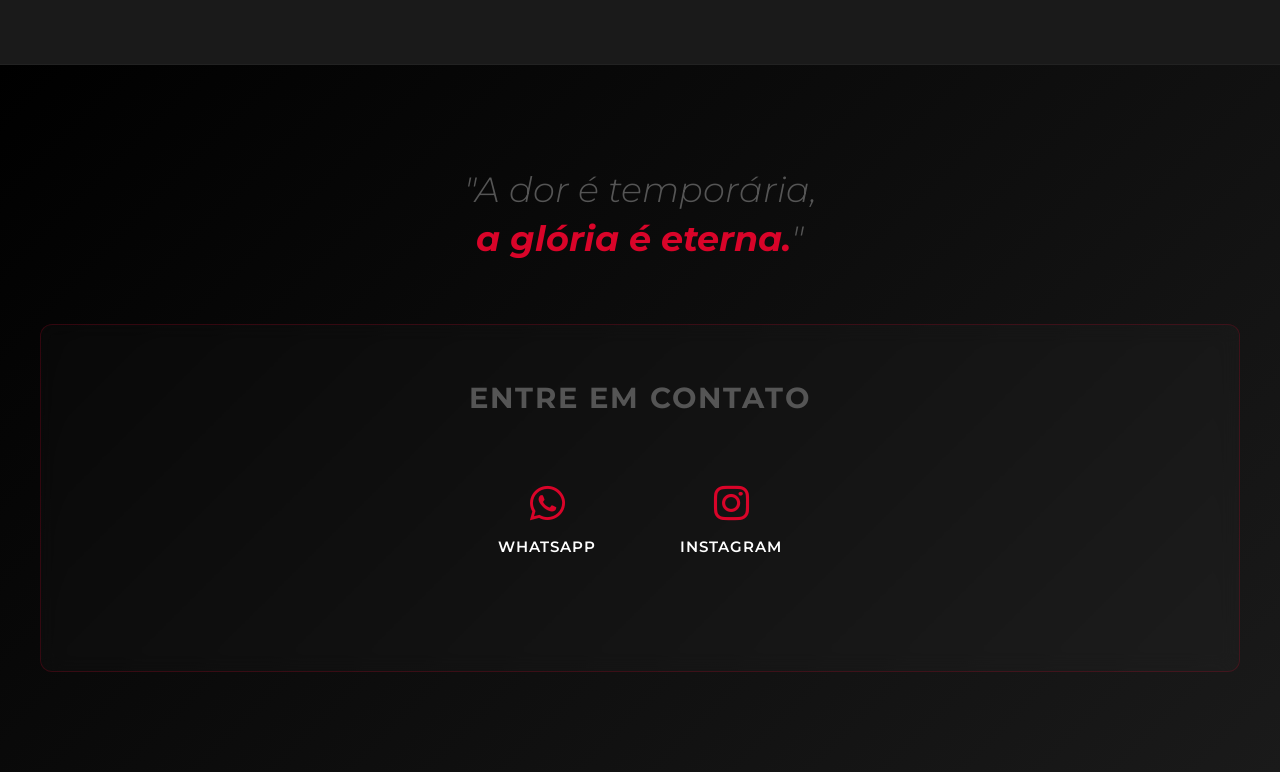
==== commit 0a04a3d8: "Corrige localização do evento" ====
--- a/index.html
+++ b/index.html
@@ -899,7 +899,7 @@
                     <p class="km">2° na categoria | Tempo: 50:06</p>
                     <div class="race-location">
                         <i class="fas fa-map-marker-alt"></i>
-                        <span>Bocaina de Minas - MG</span>
+                        <span>Visconde de Mauá - RJ</span>
                     </div>
                 </div>
             </div>
@@ -911,7 +911,7 @@
                     <p class="km">3° Geral | 23km | Tempo: 2:16:05</p>
                     <div class="race-location">
                         <i class="fas fa-map-marker-alt"></i>
-                        <span>Ouro Preto - MG</span>
+                        <span>Bocaina de Minas - MG</span>
                     </div>
                 </div>
             </div>
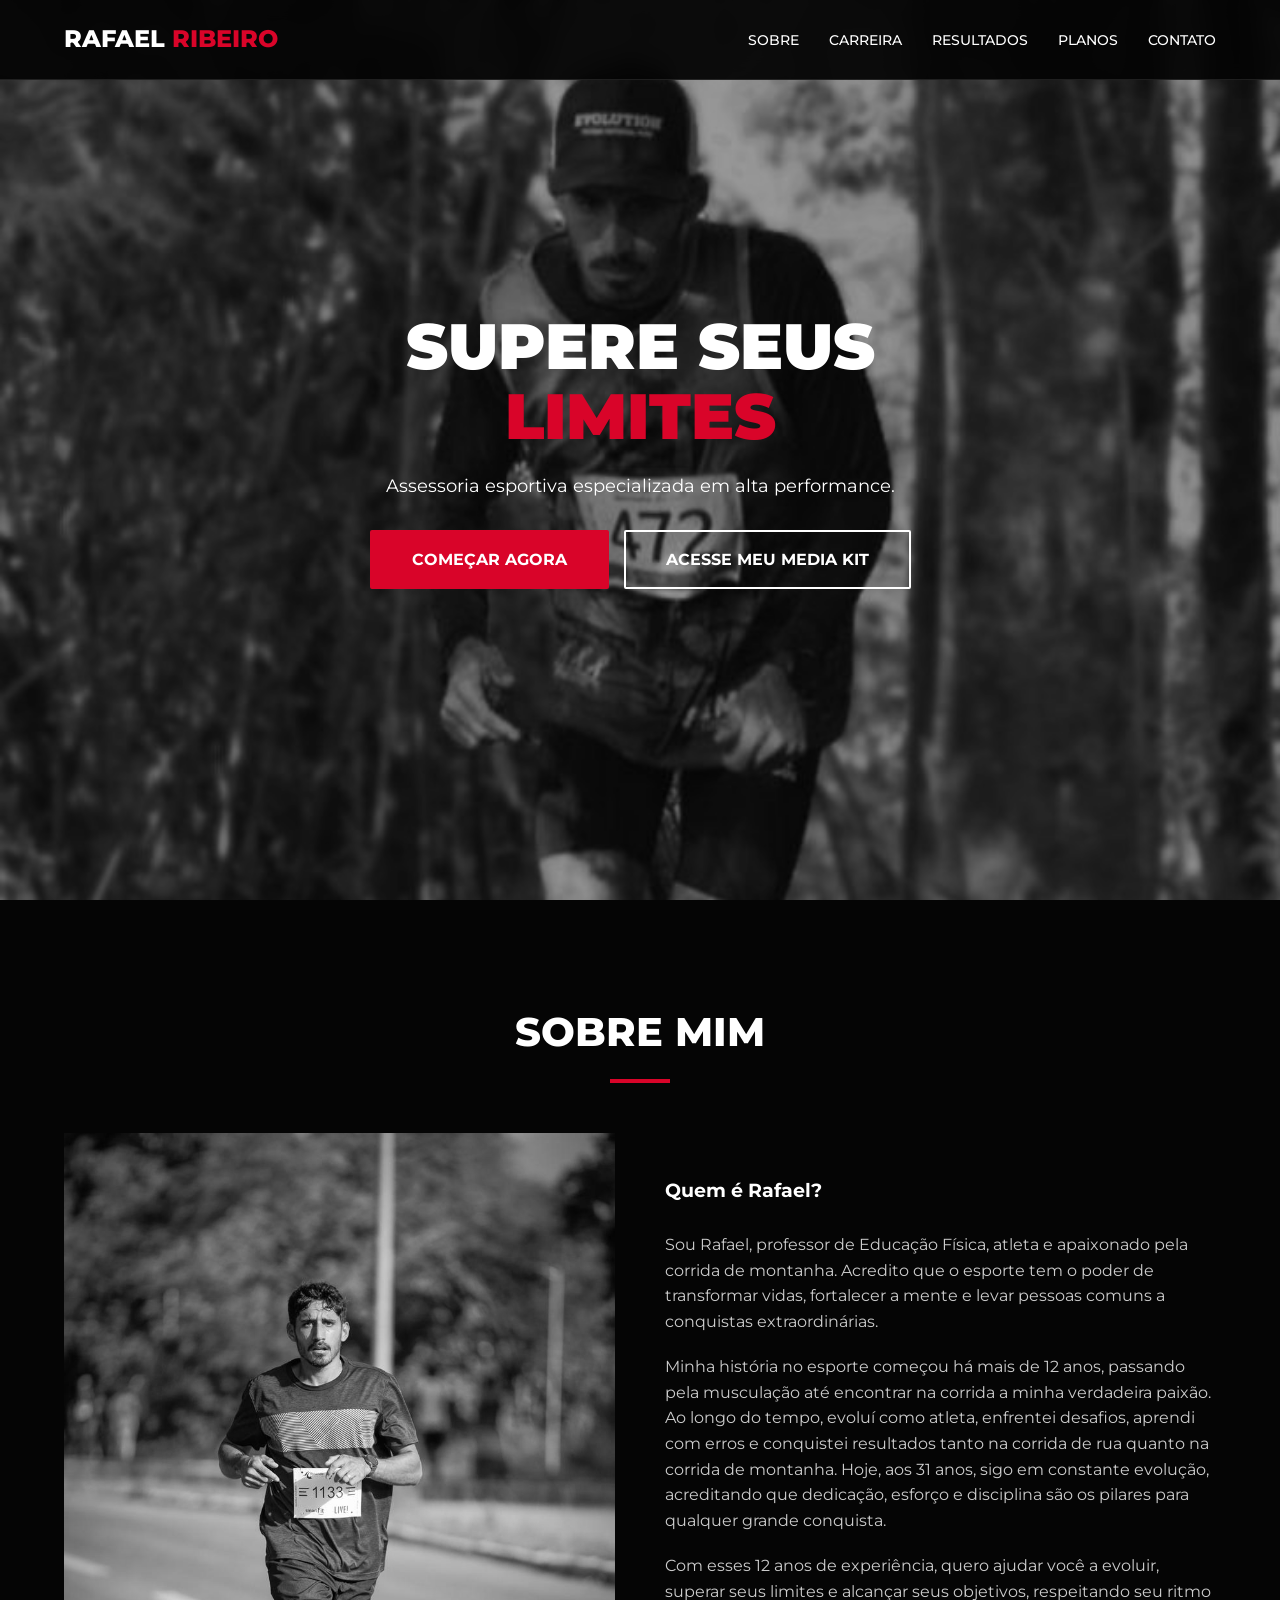
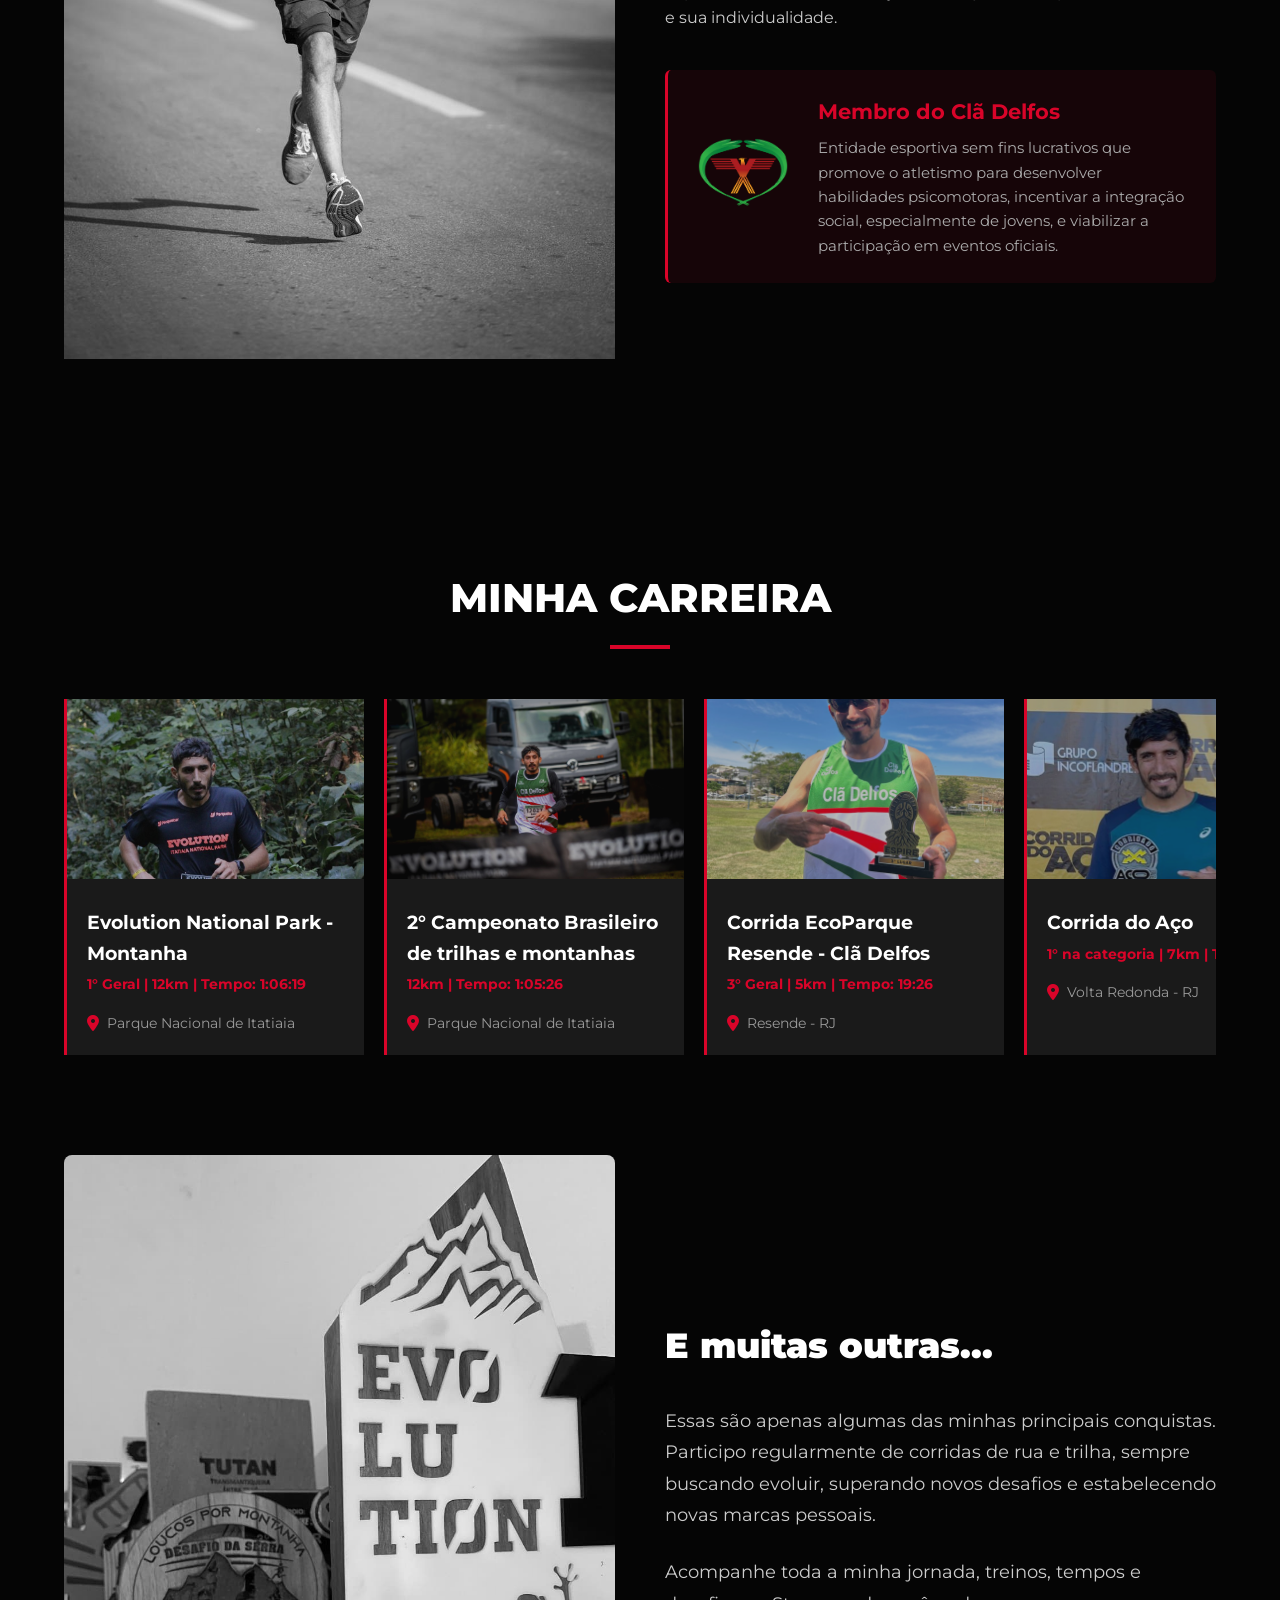
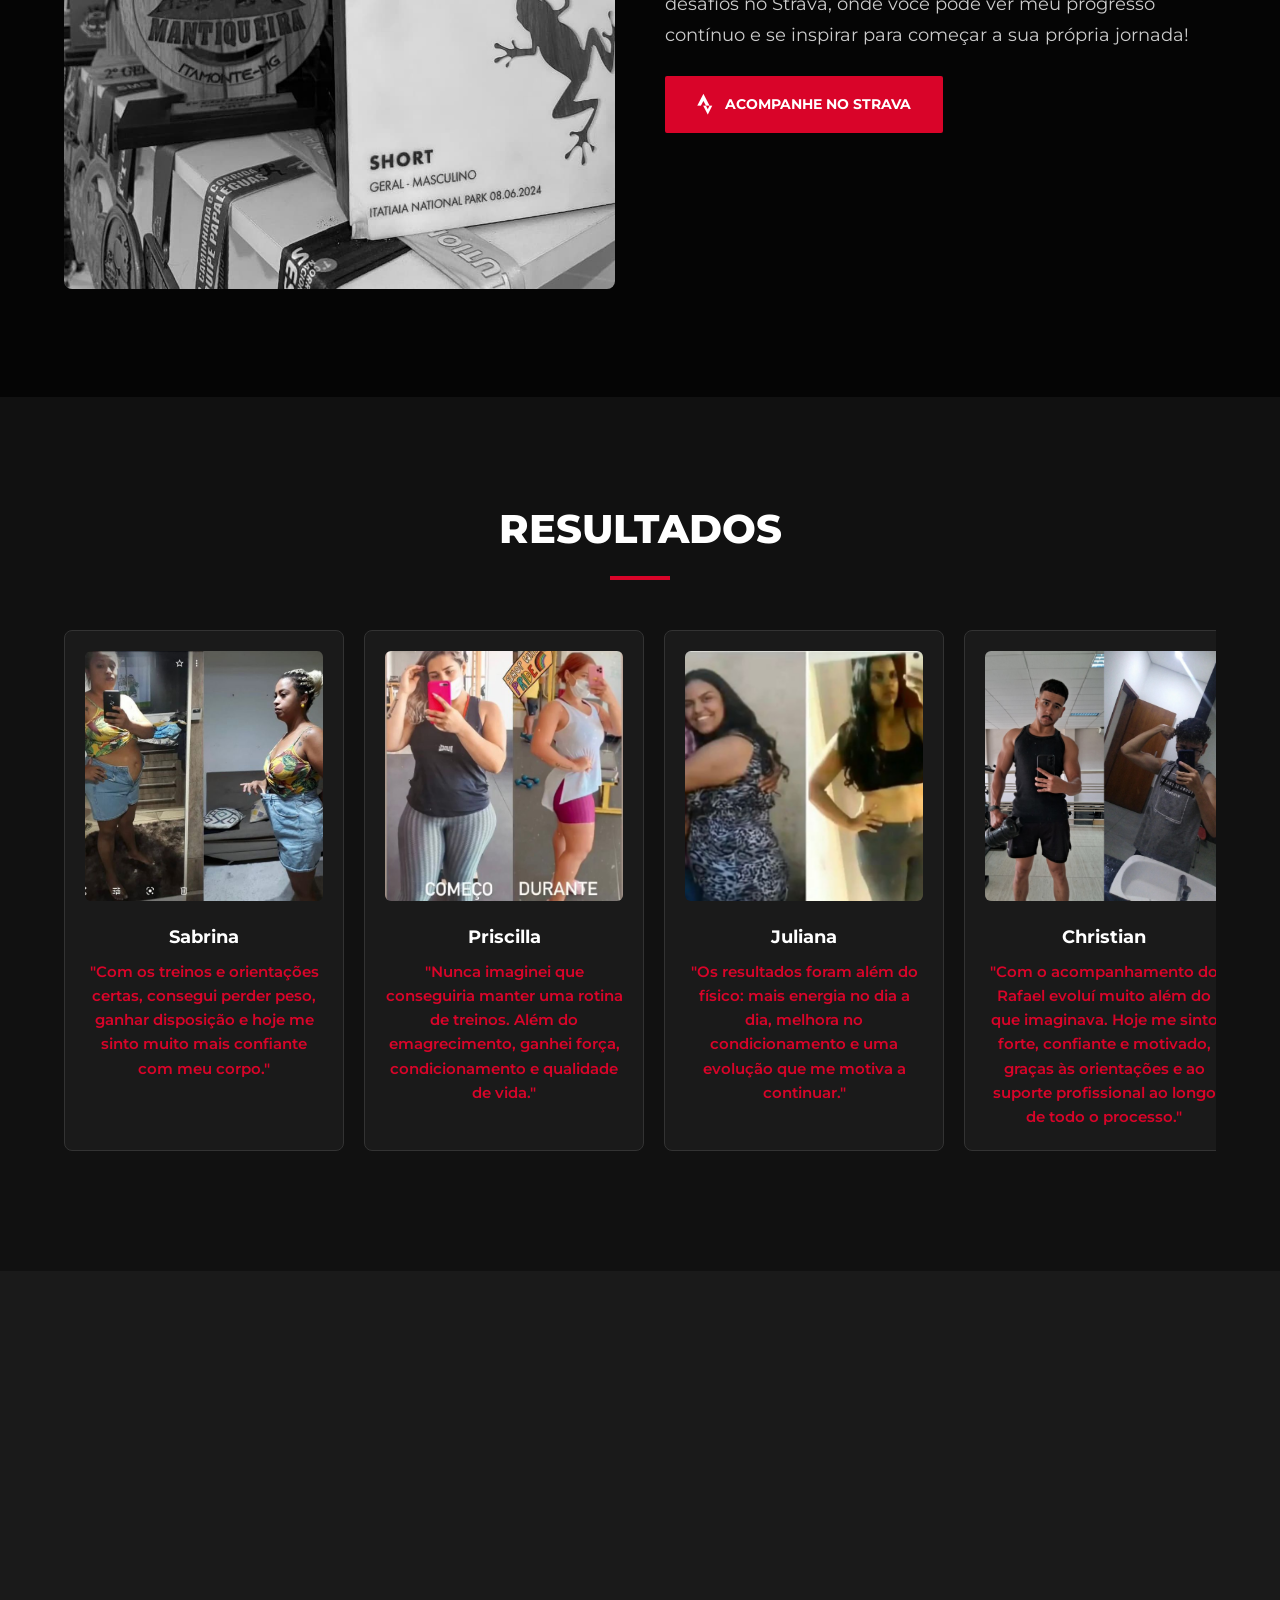
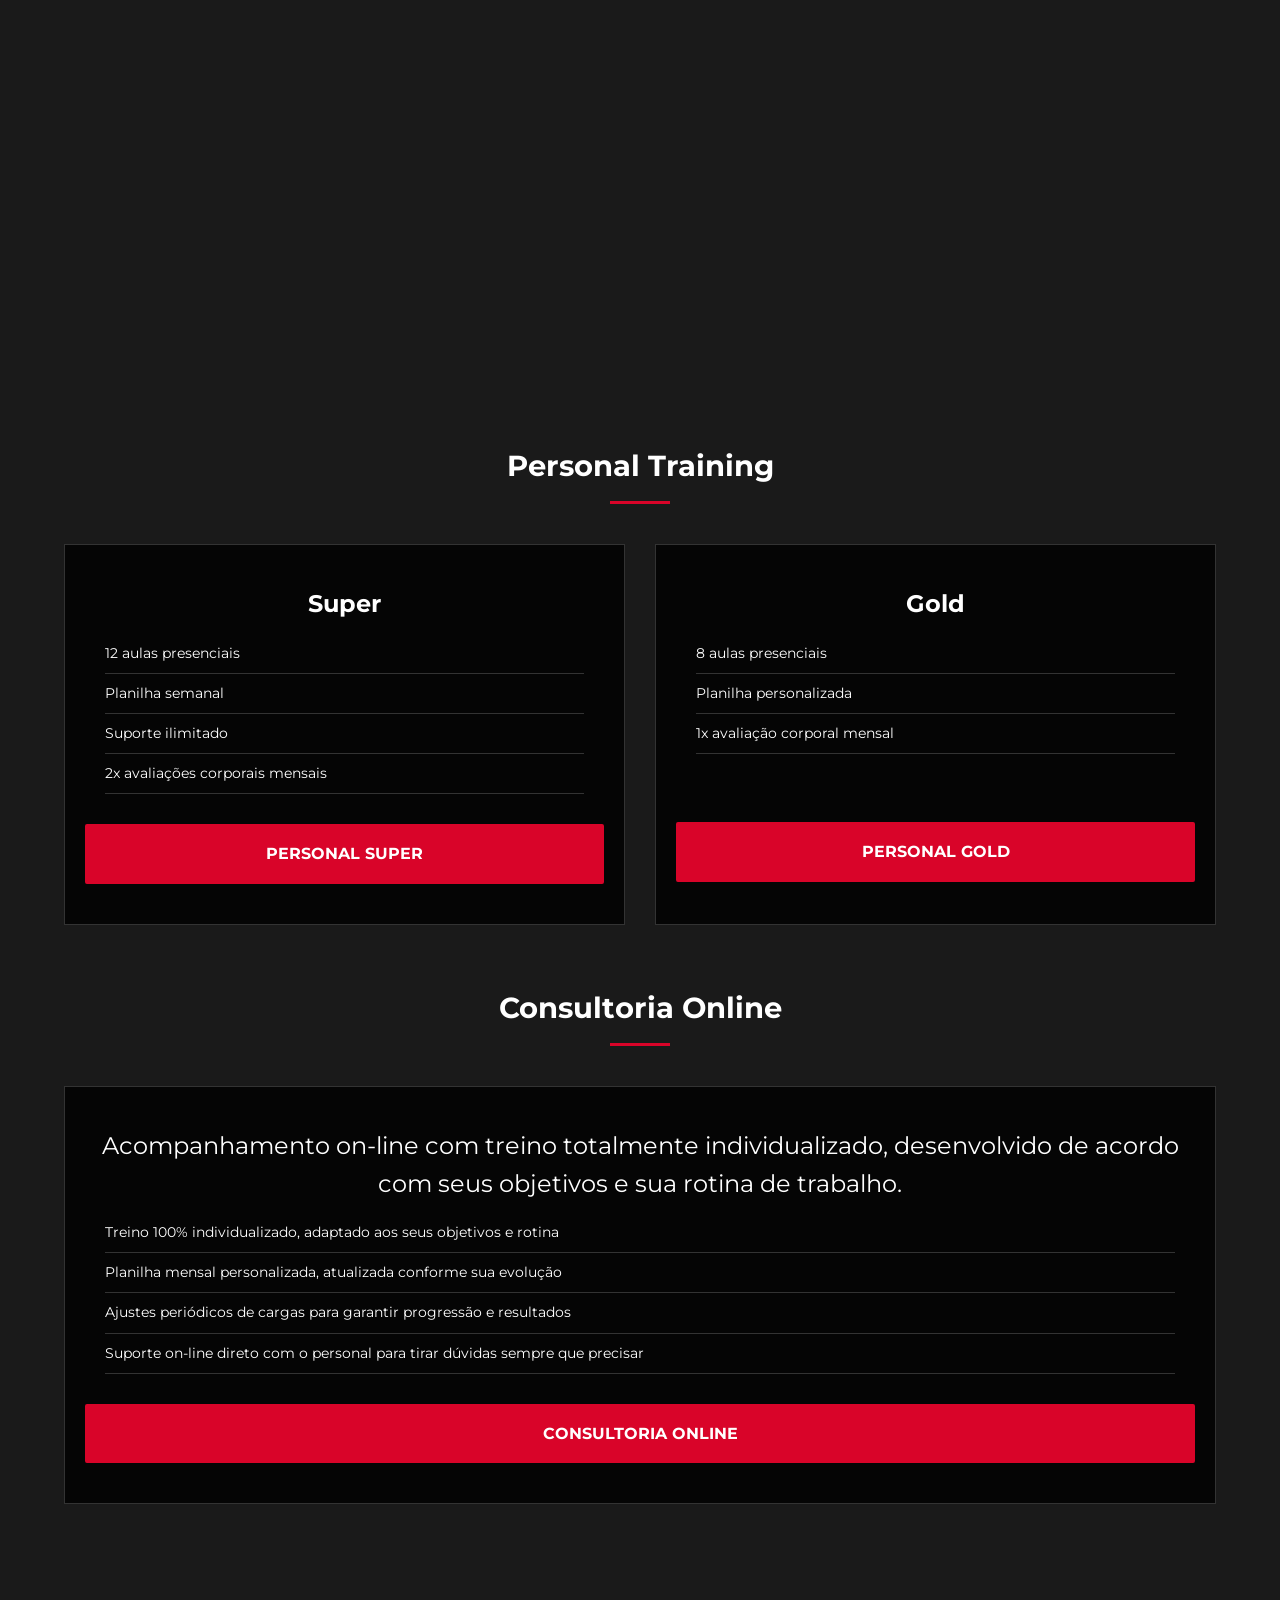
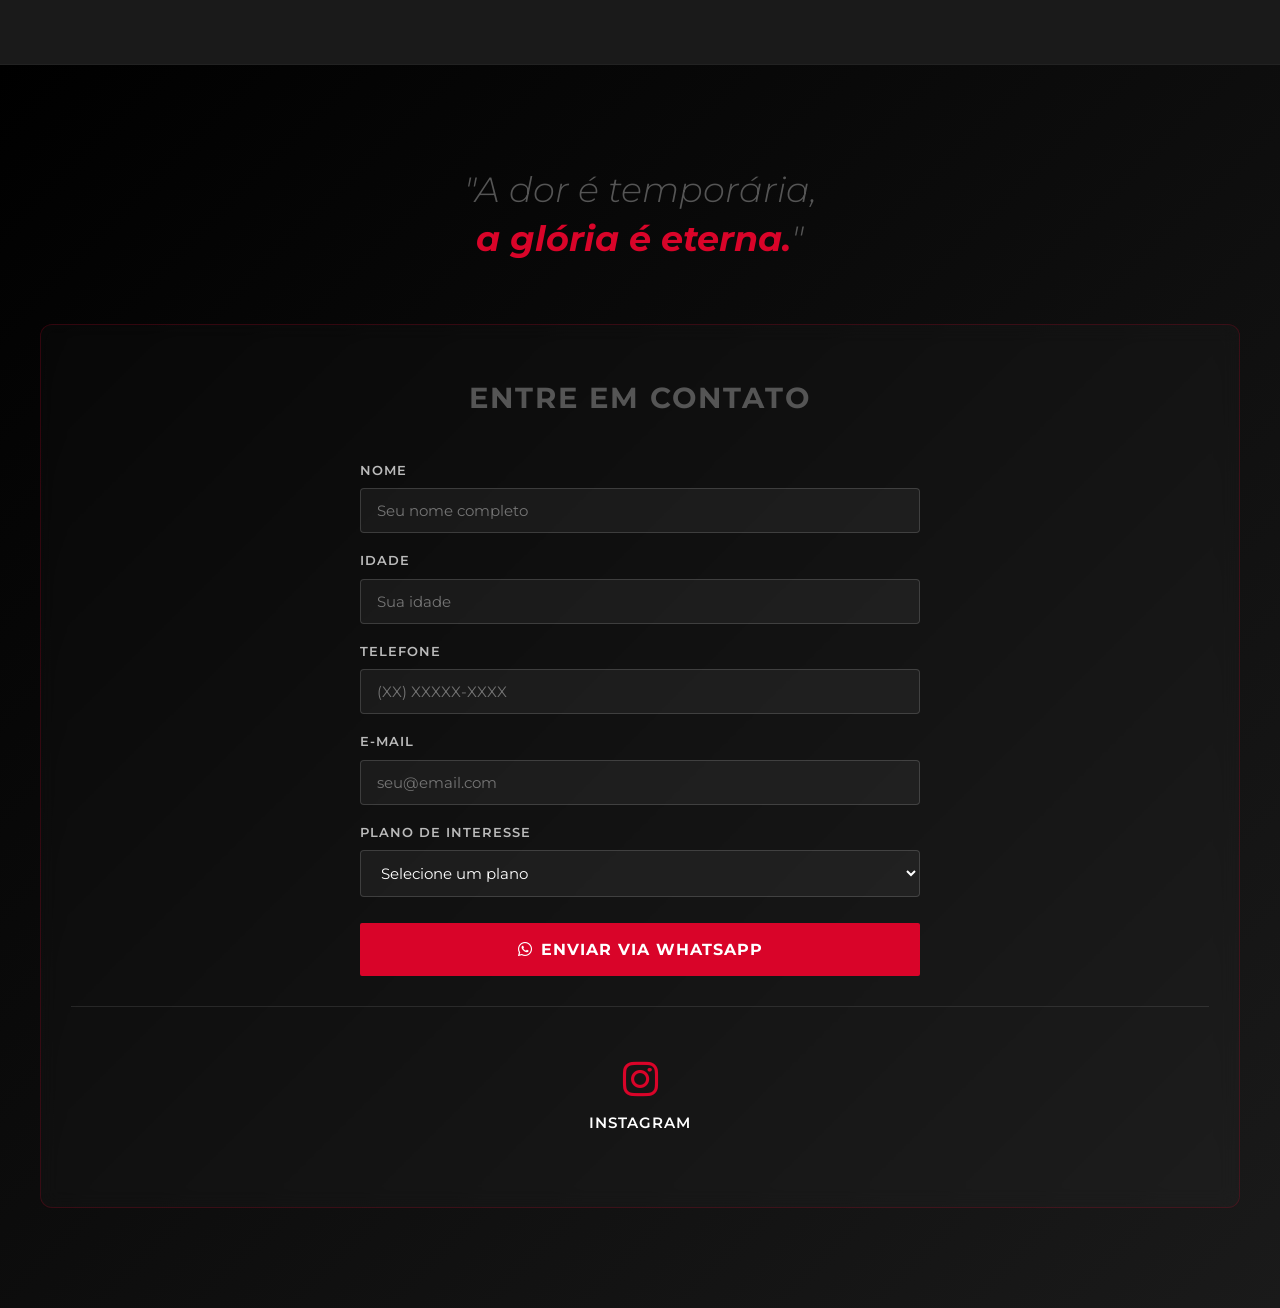
==== commit 53b6bd5e: "Refatora estrutura, adiciona media kit e formulário de contato WhatsApp" ====
--- a/index.html
+++ b/index.html
@@ -5,785 +5,12 @@
     <meta name="viewport" content="width=device-width, initial-scale=1.0">
     <meta name="description" content="Assessoria de Corrida e Performance com Rafael Ribeiro. Treinos personalizados, planilhas e resultados.">
     <title>Rafael Ribeiro — Corrida & Performance</title>
-    
+
     <link rel="preconnect" href="https://fonts.googleapis.com">
     <link rel="preconnect" href="https://fonts.gstatic.com" crossorigin>
     <link href="https://fonts.googleapis.com/css2?family=Montserrat:wght@300;400;700;900&display=swap" rel="stylesheet">
     <link rel="stylesheet" href="https://cdnjs.cloudflare.com/ajax/libs/font-awesome/6.4.0/css/all.min.css">
-
-    <style>
-        /* --- VARIÁVEIS & RESET --- */
-        :root {
-            --color-black: #050505;
-            --color-dark-gray: #1a1a1a;
-            --color-white: #ffffff;
-            --color-red: #D90429; /* Vermelho vibrante para contraste */
-            --color-red-hover: #EF233C;
-            --font-main: 'Montserrat', sans-serif;
-            --nav-height: 80px;
-            --transition: all 0.3s cubic-bezier(0.25, 0.8, 0.25, 1);
-        }
-
-        * {
-            margin: 0;
-            padding: 0;
-            box-sizing: border-box;
-        }
-
-        html {
-            scroll-behavior: smooth;
-            background-color: var(--color-black);
-        }
-
-        body {
-            font-family: var(--font-main);
-            color: var(--color-white);
-            overflow-x: hidden;
-            line-height: 1.6;
-        }
-
-        /* --- INTRO ANIMATION & NAV --- */
-        #intro-overlay {
-            position: fixed;
-            top: 0;
-            left: 0;
-            width: 100%;
-            height: 100vh;
-            background-color: var(--color-black);
-            z-index: 2000;
-            display: flex;
-            flex-direction: column;
-            justify-content: center;
-            align-items: center;
-            transition: opacity 0.8s ease-out, visibility 0.8s;
-        }
-
-        .brand-text {
-            font-weight: 900;
-            font-size: 3rem;
-            text-transform: uppercase;
-            letter-spacing: 2px;
-            text-align: center;
-            position: relative;
-            transition: var(--transition);
-        }
-
-        .brand-sub {
-            font-weight: 300;
-            font-size: 1.2rem;
-            color: var(--color-red);
-            margin-top: 10px;
-            text-transform: uppercase;
-            letter-spacing: 4px;
-            opacity: 0;
-            animation: fadeInUp 1s ease forwards 0.5s;
-        }
-
-        /* Animação inicial */
-        @keyframes fadeInUp {
-            from { opacity: 0; transform: translateY(20px); }
-            to { opacity: 1; transform: translateY(0); }
-        }
-
-        /* Navbar fixa após a intro */
-        header {
-            position: fixed;
-            top: 0;
-            width: 100%;
-            height: var(--nav-height);
-            background: rgba(5, 5, 5, 0.95);
-            backdrop-filter: blur(10px);
-            z-index: 1000;
-            display: flex;
-            justify-content: space-between;
-            align-items: center;
-            padding: 0 5%;
-            transform: translateY(-100%); /* Escondido inicialmente */
-            transition: transform 0.5s ease;
-            border-bottom: 1px solid rgba(255,255,255,0.1);
-        }
-
-        header.visible {
-            transform: translateY(0);
-        }
-
-        .logo {
-            font-weight: 800;
-            font-size: 1.5rem;
-            text-decoration: none;
-            color: var(--color-white);
-            text-transform: uppercase;
-        }
-
-        .logo span { color: var(--color-red); }
-
-        nav ul {
-            display: flex;
-            list-style: none;
-            gap: 30px;
-        }
-
-        nav a {
-            text-decoration: none;
-            color: var(--color-white);
-            font-size: 0.9rem;
-            font-weight: 500;
-            text-transform: uppercase;
-            position: relative;
-            transition: color 0.3s;
-        }
-
-        nav a:hover { color: var(--color-red); }
-
-        /* Botão no celular */
-        .mobile-toggle {
-            display: none;
-            font-size: 1.5rem;
-            cursor: pointer;
-            background: none;
-            border: none;
-            color: white;
-        }
-
-        /* --- tela de apresentação --- */
-        #hero {
-            height: 100vh;
-            position: relative;
-            display: flex;
-            align-items: center;
-            justify-content: center;
-            overflow: hidden;
-        }
-
-        .hero-bg {
-            position: absolute;
-            top: 0;
-            left: 0;
-            width: 100%;
-            height: 110%; /* Altura extra para o parallax */
-            background-image: url('img/home.JPG');
-            background-size: cover;
-            background-position: center;
-            z-index: -1;
-            filter: brightness(0.6) grayscale(100%); /* Efeito P&B */
-        }
-
-        .hero-content {
-            text-align: center;
-            z-index: 1;
-            padding: 0 20px;
-            opacity: 0; /* JS vai tratar disso */
-            transform: translateY(30px);
-        }
-
-        .hero-title {
-            font-size: 4rem;
-            font-weight: 900;
-            text-transform: uppercase;
-            line-height: 1.1;
-            margin-bottom: 20px;
-        }
-
-        .hero-title span {
-            color: var(--color-red);
-            display: block;
-        }
-
-        .btn-main {
-            display: inline-block;
-            padding: 15px 40px;
-            background-color: var(--color-red);
-            color: white;
-            text-decoration: none;
-            font-weight: 700;
-            text-transform: uppercase;
-            border-radius: 2px;
-            transition: var(--transition);
-            border: 2px solid var(--color-red);
-        }
-
-        .btn-main:hover {
-            background-color: transparent;
-            color: var(--color-red);
-            transform: scale(1.02);
-        }
-
-        /* --- SEÇÕES GERAIS --- */
-        section {
-            padding: 100px 5%;
-            min-height: auto;
-        }
-
-        .section-title {
-            font-size: 2.5rem;
-            text-transform: uppercase;
-            margin-bottom: 50px;
-            text-align: center;
-            font-weight: 800;
-        }
-
-        .section-title::after {
-            content: '';
-            display: block;
-            width: 60px;
-            height: 4px;
-            background: var(--color-red);
-            margin: 15px auto 0;
-        }
-
-        /* Efeito de Fade on Scroll */
-        .reveal {
-            opacity: 0;
-            transform: translateY(50px);
-            transition: all 0.8s ease-out;
-        }
-        .reveal.active {
-            opacity: 1;
-            transform: translateY(0);
-        }
-
-        /* --- SOBRE --- */
-        #sobre { background-color: var(--color-black); }
-        .about-grid {
-            display: grid;
-            grid-template-columns: 1fr 1fr;
-            gap: 50px;
-            align-items: center;
-            max-width: 1200px;
-            margin: 0 auto;
-        }
-        .about-text p { margin-bottom: 20px; color: #ccc; }
-        
-        /* Seção Clã Delfos */
-        .clan-section {
-            display: flex;
-            align-items: center;
-            gap: 25px;
-            margin: 40px 0;
-            padding: 25px;
-            background: rgba(217, 4, 41, 0.08);
-            border-left: 3px solid var(--color-red);
-            border-radius: 6px;
-        }
-
-        .clan-logo {
-            flex-shrink: 0;
-        }
-
-        .clan-logo img {
-            width: 100px;
-            height: 100px;
-            object-fit: contain;
-            filter: grayscale(0%);
-            transition: filter 0.3s;
-        }
-
-        .clan-logo img:hover {
-            filter: brightness(1.1);
-        }
-
-        .clan-info h4 {
-            font-size: 1.3rem;
-            margin-bottom: 8px;
-            color: var(--color-red);
-            font-weight: 700;
-        }
-
-        .clan-info p {
-            font-size: 0.95rem;
-            color: #aaa;
-            margin: 0;
-        }
-
-        .clan-section-link {
-            text-decoration: none;
-            color: inherit;
-            display: block;
-            transition: var(--transition);
-        }
-
-        .clan-section-link:hover .clan-section {
-            background: rgba(217, 4, 41, 0.15);
-            border-color: var(--color-red-hover);
-            transform: scale(1.03)
-        }
-
-        .about-img img {
-            width: 100%;
-            filter: grayscale(100%);
-            transition: filter 0.5s;
-        }
-        .about-img img:hover { filter: grayscale(0%); }
-
-        /* --- CARROSSEL p/ carreira e resultados --- */
-        .carousel-container {
-            width: 100%;
-            overflow-x: auto;
-            display: flex;
-            gap: 20px;
-            padding-bottom: 20px;
-            scroll-snap-type: x mandatory;
-            -webkit-overflow-scrolling: touch;
-        }
-        
-        .carousel-container::-webkit-scrollbar {
-            height: 8px;
-        }
-        .carousel-container::-webkit-scrollbar-thumb {
-            background: var(--color-red);
-            border-radius: 4px;
-        }
-        .carousel-container::-webkit-scrollbar-track {
-            background: #333;
-        }
-
-        /* Cards Carreira */
-        .race-card {
-            min-width: 300px;
-            background: var(--color-dark-gray);
-            padding: 0;
-            border-left: 3px solid var(--color-red);
-            scroll-snap-align: center;
-            position: relative;
-            overflow: hidden;
-        }
-
-        .race-img {
-            height: 180px;
-            width: 100%;
-            object-fit: cover;
-            opacity: 0.7;
-        }
-
-        .race-img.clickable {
-            cursor: pointer;
-            transition: var(--transition);
-        }
-
-        .race-img.clickable:hover {
-            opacity: 1;
-            transform: scale(1.05);
-        }
-
-        /* Posicionar a primeira imagem mais ao topo */
-        .race-card:first-child .race-img {
-            object-position: center top;
-        }
-
-        .race-info { padding: 20px; }
-        .race-info h3 { margin-bottom: 5px; font-size: 1.2rem; }
-        .race-info .km { color: var(--color-red); font-weight: bold; font-size: 0.9rem; }
-        .race-location {
-            display: flex;
-            align-items: center;
-            gap: 8px;
-            margin-top: 15px;
-            color: #999;
-            font-size: 0.9rem;
-        }
-        .race-location i {
-            color: var(--color-red);
-            font-size: 1rem;
-        }
-
-        /* Cards Resultados (Depoimentos) */
-        .testimonial-card {
-            min-width: 350px;
-            background: var(--color-white);
-            color: var(--color-black);
-            padding: 30px;
-            scroll-snap-align: center;
-            border-radius: 4px;
-        }
-        .quote { font-style: italic; font-size: 1rem; margin-bottom: 15px; }
-        .author { font-weight: 800; font-size: 0.9rem; text-transform: uppercase; }
-
-        /* Cards Alunos (Resultados com Fotos) */
-        .student-card {
-            min-width: 280px;
-            background: var(--color-dark-gray);
-            padding: 20px;
-            scroll-snap-align: center;
-            border-radius: 8px;
-            text-align: center;
-            transition: var(--transition);
-            border: 1px solid #333;
-        }
-        .student-card:hover {
-            border-color: var(--color-red);
-        }
-        .student-card img {
-            width: 100%;
-            height: 250px;
-            object-fit: cover;
-            border-radius: 6px;
-            margin-bottom: 15px;
-            cursor: pointer;
-            transition: var(--transition);
-        }
-        .student-card img:hover {
-            transform: scale(1.05);
-        }
-        .student-name {
-            font-weight: 700;
-            font-size: 1.1rem;
-            margin-bottom: 8px;
-        }
-        .student-achievement {
-            font-size: 0.95rem;
-            color: var(--color-red);
-            font-weight: 600;
-        }
-
-        /* Seção "E Muitas outras" */
-        .career-more {
-            margin-top: 80px;
-            display: grid;
-            grid-template-columns: 1fr 1fr;
-            gap: 50px;
-            align-items: center;
-            max-width: 1200px;
-            margin-left: auto;
-            margin-right: auto;
-        }
-
-        .career-more-img {
-            animation: slideInLeft 0.8s ease-out 0.3s forwards;
-            opacity: 0;
-        }
-
-        @keyframes slideInLeft {
-            from {
-                opacity: 0;
-                transform: translateX(-50px);
-            }
-            to {
-                opacity: 1;
-                transform: translateX(0);
-            }
-        }
-
-        .career-more-img img {
-            width: 100%;
-            filter: grayscale(100%);
-            border-radius: 8px;
-            transition: filter 0.5s;
-        }
-
-        .career-more-img img:hover {
-            filter: grayscale(0%);
-        }
-
-        .career-more-content {
-            animation: slideInRight 0.8s ease-out 0.3s forwards;
-            opacity: 0;
-        }
-
-        @keyframes slideInRight {
-            from {
-                opacity: 0;
-                transform: translateX(50px);
-            }
-            to {
-                opacity: 1;
-                transform: translateX(0);
-            }
-        }
-
-        .career-more-content h3 {
-            font-size: 2.2rem;
-            margin-bottom: 30px;
-            font-weight: 900;
-        }
-
-        .career-more-content p {
-            font-size: 1.1rem;
-            margin-bottom: 25px;
-            color: #ccc;
-            line-height: 1.8;
-        }
-
-        .strava-link {
-            display: inline-flex;
-            align-items: center;
-            gap: 12px;
-            padding: 15px 30px;
-            background-color: var(--color-red);
-            color: white;
-            text-decoration: none;
-            font-weight: 700;
-            text-transform: uppercase;
-            border-radius: 2px;
-            transition: var(--transition);
-            border: 2px solid var(--color-red);
-            font-size: 0.9rem;
-        }
-
-        .strava-link:hover {
-            background-color: transparent;
-            color: var(--color-red);
-            transform: scale(1.02);
-        }
-
-        .strava-link i {
-            font-size: 1.3rem;
-        }
-
-        @media (max-width: 768px) {
-            .career-more {
-                grid-template-columns: 1fr;
-                gap: 30px;
-            }
-        }
-
-        /* Modal para Fotos dos Alunos */
-        .modal {
-            display: none;
-            position: fixed;
-            z-index: 2001;
-            left: 0;
-            top: 0;
-            width: 100%;
-            height: 100%;
-            background-color: rgba(0, 0, 0, 0.9);
-            animation: fadeIn 0.3s;
-        }
-        .modal.active {
-            display: flex;
-            justify-content: center;
-            align-items: center;
-        }
-        @keyframes fadeIn {
-            from { opacity: 0; }
-            to { opacity: 1; }
-        }
-        .modal-content {
-            max-width: 90%;
-            max-height: 90vh;
-            position: relative;
-            animation: slideIn 0.3s;
-        }
-        @keyframes slideIn {
-            from { transform: scale(0.8); opacity: 0; }
-            to { transform: scale(1); opacity: 1; }
-        }
-        .modal-content img {
-            width: 100%;
-            height: auto;
-            border-radius: 8px;
-            max-height: 80vh;
-            object-fit: contain;
-        }
-        .modal-close {
-            position: absolute;
-            top: -40px;
-            right: 0;
-            font-size: 2rem;
-            font-weight: bold;
-            color: var(--color-red);
-            cursor: pointer;
-            transition: var(--transition);
-        }
-        .modal-close:hover {
-            color: var(--color-red-hover);
-            transform: scale(1.2);
-        }
-
-        /* --- PLANOS --- */
-        #planos { background-color: var(--color-dark-gray); }
-        
-        .plans-category {
-            margin-bottom: 60px;
-        }
-
-        .category-title {
-            font-size: 1.8rem;
-            text-align: center;
-            margin-bottom: 40px;
-            color: var(--color-white);
-            font-weight: 700;
-            position: relative;
-            padding-bottom: 15px;
-        }
-
-        .category-title::after {
-            content: '';
-            position: absolute;
-            bottom: 0;
-            left: 50%;
-            transform: translateX(-50%);
-            width: 60px;
-            height: 3px;
-            background: var(--color-red);
-        }
-
-        .plans-grid {
-            display: grid;
-            grid-template-columns: repeat(auto-fit, minmax(280px, 1fr));
-            gap: 30px;
-            max-width: 1200px;
-            margin: 0 auto;
-        }
-
-        .plan-card {
-            background: var(--color-black);
-            border: 1px solid #333;
-            padding: 40px 20px;
-            text-align: center;
-            transition: var(--transition);
-        }
-
-        .plan-card:hover {
-            border-color: var(--color-red);
-            transform: translateY(-10px);
-        }
-
-        .plan-name { font-size: 1.5rem; margin-bottom: 10px; }
-        .plan-price { font-size: 2.5rem; font-weight: 900; color: var(--color-red); margin-bottom: 20px; }
-        .plan-price small { font-size: 1rem; color: white; }
-        .plan-features { list-style: none; margin-bottom: 30px; text-align: left; padding: 0 20px; }
-        .plan-features li { padding: 8px 0; border-bottom: 1px solid #333; font-size: 0.9rem; }
-
-        /* --- CONTATO / FOOTER --- */
-        #contato {
-            background: linear-gradient(135deg, #000 0%, #1a1a1a 100%);
-            padding: 100px 20px 40px;
-            text-align: center;
-        }
-
-        .footer-container {
-            max-width: 1200px;
-            margin: 0 auto;
-        }
-
-        .footer-content {
-            margin-bottom: 60px;
-        }
-
-        .motivacional {
-            font-size: 2.2rem;
-            font-weight: 300;
-            margin-bottom: 60px;
-            font-style: italic;
-            line-height: 1.4;
-        }
-        .motivacional span { 
-            color: var(--color-red); 
-            font-weight: 700;
-            display: inline-block;
-        }
-
-        .contact-section {
-            background: rgba(255, 255, 255, 0.02);
-            border: 1px solid rgba(217, 4, 41, 0.2);
-            border-radius: 12px;
-            padding: 50px 30px;
-            backdrop-filter: blur(10px);
-        }
-
-        .contact-title {
-            font-size: 1.8rem;
-            margin-bottom: 40px;
-            font-weight: 700;
-            text-transform: uppercase;
-            letter-spacing: 2px;
-        }
-
-        .social-links {
-            display: flex;
-            justify-content: center;
-            gap: 40px;
-            margin-bottom: 40px;
-            flex-wrap: wrap;
-        }
-
-        .social-link {
-            display: flex;
-            flex-direction: column;
-            align-items: center;
-            gap: 12px;
-            text-decoration: none;
-            color: var(--color-white);
-            transition: var(--transition);
-            padding: 20px;
-            border-radius: 8px;
-            border: 2px solid transparent;
-        }
-
-        .social-link i {
-            font-size: 2.5rem;
-            color: var(--color-red);
-            transition: var(--transition);
-        }
-
-        .social-link:hover {
-            background: rgba(217, 4, 41, 0.1);
-            border-color: var(--color-red);
-            transform: translateY(-5px);
-        }
-
-        .social-link:hover i {
-            color: var(--color-red-hover);
-            filter: drop-shadow(0 0 8px rgba(217, 4, 41, 0.5));
-            transform: scale(1.15);
-        }
-
-        .social-link span {
-            font-size: 0.95rem;
-            font-weight: 600;
-            text-transform: uppercase;
-            letter-spacing: 1px;
-        }
-
-        .contact-info {
-            margin-top: 40px;
-            padding-top: 40px;
-            border-top: 1px solid rgba(255, 255, 255, 0.1);
-        }
-
-        .contact-text {
-            font-size: 1.1rem;
-            margin-bottom: 20px;
-            color: #ccc;
-        }
-
-        .footer-bottom {
-            border-top: 1px solid rgba(255, 255, 255, 0.1);
-            padding-top: 30px;
-            font-size: 0.85rem;
-            color: #666;
-        }
-
-        footer {
-            padding: 20px;
-            text-align: center;
-            font-size: 0.8rem;
-            color: #555;
-            border-top: 1px solid #222;
-        }
-
-        /* --- RESPONSIVIDADE --- */
-        @media (max-width: 768px) {
-            .hero-title { font-size: 2.5rem; }
-            .brand-text { font-size: 2rem; }
-            
-            nav ul {
-                display: none; /* Simplificação para o exemplo: esconder menu desktop */
-                flex-direction: column;
-                position: absolute;
-                top: var(--nav-height);
-                left: 0;
-                width: 100%;
-                background: black;
-                padding: 20px;
-                text-align: center;
-            }
-            nav.active ul { display: flex; } /* Toggle JS */
-            
-            .mobile-toggle { display: block; }
-            .about-grid { grid-template-columns: 1fr; }
-        }
-    </style>
+    <link rel="stylesheet" href="assets/css/styles.css">
 </head>
 <body>
 
@@ -811,7 +38,10 @@
         <div class="hero-content">
             <h1 class="hero-title">Supere seus<br><span>Limites</span></h1>
             <p style="margin-bottom: 30px; font-size: 1.1rem;">Assessoria esportiva especializada em alta performance.</p>
-            <a href="#planos" class="btn-main">Começar Agora</a>
+            <div class="hero-actions">
+                <a href="#planos" class="btn-main">Começar Agora</a>
+                <a href="media-kit.html" class="btn-outline" target="_blank">Acesse meu media kit</a>
+            </div>
         </div>
     </section>
 
@@ -827,7 +57,7 @@
                 <p>Sou Rafael, professor de Educação Física, atleta e apaixonado pela corrida de montanha. Acredito que o esporte tem o poder de transformar vidas, fortalecer a mente e levar pessoas comuns a conquistas extraordinárias.</p>
                 <p>Minha história no esporte começou há mais de 12 anos, passando pela musculação até encontrar na corrida a minha verdadeira paixão. Ao longo do tempo, evoluí como atleta, enfrentei desafios, aprendi com erros e conquistei resultados tanto na corrida de rua quanto na corrida de montanha. Hoje, aos 31 anos, sigo em constante evolução, acreditando que dedicação, esforço e disciplina são os pilares para qualquer grande conquista.  </p>
                 <p>Com esses 12 anos de experiência, quero ajudar você a evoluir, superar seus limites e alcançar seus objetivos, respeitando seu ritmo e sua individualidade.</p>
-                
+
                 <a href="https://cladelfos.esp.br/" target="_blank" class="clan-section-link">
                     <div class="clan-section">
                         <div class="clan-logo">
@@ -962,7 +192,7 @@
 
     <section id="planos">
         <div class="section-title reveal">Planos de Treino</div>
-        
+
         <!-- Assessoria Esportiva -->
         <div class="plans-category reveal">
             <h2 class="category-title">Assessoria Esportiva</h2>
@@ -1027,17 +257,49 @@
         <div class="footer-container reveal">
             <div class="footer-content">
                 <p class="motivacional">"A dor é temporária,<br><span>a glória é eterna.</span>"</p>
-                
+
                 <div class="contact-section">
                     <h3 class="contact-title">Entre em Contato</h3>
-                    
+
+                    <div id="successMessage" class="success-message">
+                        <p>✓ Mensagem enviada! Em breve o Rafael entrará em contato.</p>
+                    </div>
+
+                    <form id="contactForm" class="contact-form" novalidate>
+                        <div class="form-group">
+                            <label for="nome">Nome</label>
+                            <input type="text" id="nome" name="nome" placeholder="Seu nome completo" required>
+                        </div>
+                        <div class="form-group">
+                            <label for="idade">Idade</label>
+                            <input type="number" id="idade" name="idade" placeholder="Sua idade" min="10" max="100" required>
+                        </div>
+                        <div class="form-group">
+                            <label for="telefone">Telefone</label>
+                            <input type="tel" id="telefone" name="telefone" placeholder="(XX) XXXXX-XXXX" required>
+                        </div>
+                        <div class="form-group">
+                            <label for="email">E-mail</label>
+                            <input type="email" id="email" name="email" placeholder="seu@email.com" required>
+                        </div>
+                        <div class="form-group">
+                            <label for="plano">Plano de interesse</label>
+                            <select id="plano" name="plano" required>
+                                <option value="" disabled selected>Selecione um plano</option>
+                                <option value="assessoria-esportiva">Assessoria Esportiva</option>
+                                <option value="personal-super">Personal Trainer Super</option>
+                                <option value="personal-gold">Personal Trainer Gold</option>
+                                <option value="consultoria-online">Consultoria Online</option>
+                                <option value="saber-mais">Desejo saber mais</option>
+                            </select>
+                        </div>
+                        <button type="submit" class="btn-submit">
+                            <i class="fab fa-whatsapp" style="margin-right: 8px;"></i>Enviar via WhatsApp
+                        </button>
+                    </form>
+
                     <div class="social-links">
-                        <a href="https://wa.me/5524992569818?text=Olá!%20Gostaria%20de%20saber%20mais%20sobre%20os%20planos." target="_blank" class="social-link whatsapp" aria-label="WhatsApp">
-                            <i class="fab fa-whatsapp"></i>
-                            <span>WhatsApp</span>
-                        </a>
-
-                        <a href="https://www.instagram.com/rafaelribeiro.runner/" target="_blank" class="social-link instagram" aria-label="Instagram">
+                        <a href="https://www.instagram.com/rafaelribeiro.runner/" target="_blank" class="social-link" aria-label="Instagram">
                             <i class="fab fa-instagram"></i>
                             <span>Instagram</span>
                         </a>
@@ -1047,106 +309,14 @@
         </div>
     </footer>
 
-    <script>
-        document.addEventListener('DOMContentLoaded', () => {
-            const introOverlay = document.getElementById('intro-overlay');
-            const navbar = document.getElementById('navbar');
-            const heroContent = document.querySelector('.hero-content');
-            const mobileToggle = document.querySelector('.mobile-toggle');
-            const nav = document.querySelector('nav');
-
-            // Sequência da animação inicial
-            setTimeout(() => {
-                introOverlay.style.opacity = '0';
-                
-                // Mostrar navbar e hero
-                setTimeout(() => {
-                    introOverlay.style.visibility = 'hidden';
-                    navbar.classList.add('visible');
-                    
-                    // Pequeno delay para o texto do hero subir
-                    setTimeout(() => {
-                        heroContent.style.opacity = '1';
-                        heroContent.style.transform = 'translateY(0)';
-                        heroContent.style.transition = 'all 1s ease-out';
-                    }, 300);
-                }, 800);
-            }, 2500); // Tempo
-
-            mobileToggle.addEventListener('click', () => {
-                nav.classList.toggle('active');
-            });
-
-            // parallax
-            window.addEventListener('scroll', () => {
-                const scrolled = window.scrollY;
-                const heroBg = document.getElementById('hero-bg');
-                // Move o fundo mais devagar que o scroll
-                heroBg.style.transform = `translateY(${scrolled * 0.5}px)`;
-            });
-
-            const observerOptions = {
-                threshold: 0.15
-            };
-
-            const observer = new IntersectionObserver((entries) => {
-                entries.forEach(entry => {
-                    if (entry.isIntersecting) {
-                        entry.target.classList.add('active');
-                    }
-                });
-            }, observerOptions);
-
-            document.querySelectorAll('.reveal').forEach(el => {
-                observer.observe(el);
-            });
-
-            // Modal para fotos dos alunos
-            const modal = document.getElementById('studentModal');
-            const studentImages = document.querySelectorAll('.student-card img');
-            const modalImage = document.getElementById('modalImage');
-            const closeBtn = document.querySelector('.modal-close');
-
-            studentImages.forEach(img => {
-                img.addEventListener('click', function() {
-                    modal.classList.add('active');
-                    modalImage.src = this.src;
-                    modalImage.alt = this.alt;
-                });
-            });
-
-            // Modal para fotos da carreira
-            const careerImages = document.querySelectorAll('.race-img.clickable');
-            careerImages.forEach(img => {
-                img.addEventListener('click', function() {
-                    modal.classList.add('active');
-                    modalImage.src = this.src;
-                    modalImage.alt = this.alt || 'Imagem da carreira';
-                });
-            });
-
-            closeBtn.addEventListener('click', function() {
-                modal.classList.remove('active');
-            });
-
-            modal.addEventListener('click', function(e) {
-                if (e.target === modal) {
-                    modal.classList.remove('active');
-                }
-            });
-        });
-
-        window.onload = function() {
-            window.scrollTo(0, 0);
-        };
-    </script>
-
-    <!-- Modal para Fotos dos Alunos -->
+    <!-- Modal para Fotos dos Alunos e da Carreira -->
     <div id="studentModal" class="modal">
         <div class="modal-content">
             <span class="modal-close">&times;</span>
             <img id="modalImage" src="" alt="Imagem expandida">
         </div>
     </div>
+
+    <script src="assets/js/script.js"></script>
 </body>
-</html>+</html>
--- a/assets/css/styles.css
+++ b/assets/css/styles.css
@@ -0,0 +1,889 @@
+/* Global */
+:root {
+    --color-black: #050505;
+    --color-dark-gray: #1a1a1a;
+    --color-white: #ffffff;
+    --color-red: #D90429;
+    --color-red-hover: #EF233C;
+    --font-main: 'Montserrat', sans-serif;
+    --nav-height: 80px;
+    --transition: all 0.3s cubic-bezier(0.25, 0.8, 0.25, 1);
+}
+
+* {
+    margin: 0;
+    padding: 0;
+    box-sizing: border-box;
+}
+
+html {
+    scroll-behavior: smooth;
+    background-color: var(--color-black);
+}
+
+body {
+    font-family: var(--font-main);
+    color: var(--color-white);
+    overflow-x: hidden;
+    line-height: 1.6;
+}
+
+/* Animação da intro e navbar */
+#intro-overlay {
+    position: fixed;
+    top: 0;
+    left: 0;
+    width: 100%;
+    height: 100vh;
+    background-color: var(--color-black);
+    z-index: 2000;
+    display: flex;
+    flex-direction: column;
+    justify-content: center;
+    align-items: center;
+    transition: opacity 0.8s ease-out, visibility 0.8s;
+}
+
+.brand-text {
+    font-weight: 900;
+    font-size: 3rem;
+    text-transform: uppercase;
+    letter-spacing: 2px;
+    text-align: center;
+    position: relative;
+    transition: var(--transition);
+}
+
+.brand-sub {
+    font-weight: 300;
+    font-size: 1.2rem;
+    color: var(--color-red);
+    margin-top: 10px;
+    text-transform: uppercase;
+    letter-spacing: 4px;
+    opacity: 0;
+    animation: fadeInUp 1s ease forwards 0.5s;
+}
+
+/* Animação inicial */
+@keyframes fadeInUp {
+    from { opacity: 0; transform: translateY(20px); }
+    to { opacity: 1; transform: translateY(0); }
+}
+
+/* Navbar fixa após intro */
+header {
+    position: fixed;
+    top: 0;
+    width: 100%;
+    height: var(--nav-height);
+    background: rgba(5, 5, 5, 0.95);
+    backdrop-filter: blur(10px);
+    z-index: 1000;
+    display: flex;
+    justify-content: space-between;
+    align-items: center;
+    padding: 0 5%;
+    transform: translateY(-100%);
+    transition: transform 0.5s ease;
+    border-bottom: 1px solid rgba(255,255,255,0.1);
+}
+
+header.visible {
+    transform: translateY(0);
+}
+
+.logo {
+    font-weight: 800;
+    font-size: 1.5rem;
+    text-decoration: none;
+    color: var(--color-white);
+    text-transform: uppercase;
+}
+
+.logo span { color: var(--color-red); }
+
+nav ul {
+    display: flex;
+    list-style: none;
+    gap: 30px;
+}
+
+nav a {
+    text-decoration: none;
+    color: var(--color-white);
+    font-size: 0.9rem;
+    font-weight: 500;
+    text-transform: uppercase;
+    position: relative;
+    transition: color 0.3s;
+}
+
+nav a:hover { color: var(--color-red); }
+
+/* Botão no celular */
+.mobile-toggle {
+    display: none;
+    font-size: 1.5rem;
+    cursor: pointer;
+    background: none;
+    border: none;
+    color: white;
+}
+
+/* --- tela de apresentação --- */
+#hero {
+    height: 100vh;
+    position: relative;
+    display: flex;
+    align-items: center;
+    justify-content: center;
+    overflow: hidden;
+}
+
+.hero-bg {
+    position: absolute;
+    top: 0;
+    left: 0;
+    width: 100%;
+    height: 110%;
+    background-image: url('../../img/home.JPG');
+    background-size: cover;
+    background-position: center;
+    z-index: -1;
+    filter: brightness(0.6) grayscale(100%);
+}
+
+.hero-content {
+    text-align: center;
+    z-index: 1;
+    padding: 0 20px;
+    opacity: 0;
+    transform: translateY(30px);
+}
+
+.hero-title {
+    font-size: 4rem;
+    font-weight: 900;
+    text-transform: uppercase;
+    line-height: 1.1;
+    margin-bottom: 20px;
+}
+
+.hero-title span {
+    color: var(--color-red);
+    display: block;
+}
+
+.hero-actions {
+    display: flex;
+    gap: 15px;
+    justify-content: center;
+    flex-wrap: wrap;
+    margin-top: 10px;
+}
+
+.btn-main {
+    display: inline-block;
+    padding: 15px 40px;
+    background-color: var(--color-red);
+    color: white;
+    text-decoration: none;
+    font-weight: 700;
+    text-transform: uppercase;
+    border-radius: 2px;
+    transition: var(--transition);
+    border: 2px solid var(--color-red);
+}
+
+.btn-main:hover {
+    background-color: transparent;
+    color: var(--color-red);
+    transform: scale(1.02);
+}
+
+.btn-outline {
+    display: inline-block;
+    padding: 15px 40px;
+    background-color: transparent;
+    color: var(--color-white);
+    text-decoration: none;
+    font-weight: 700;
+    text-transform: uppercase;
+    border-radius: 2px;
+    transition: var(--transition);
+    border: 2px solid var(--color-white);
+}
+
+.btn-outline:hover {
+    background-color: var(--color-white);
+    color: var(--color-black);
+    transform: scale(1.02);
+}
+
+/* --- SEÇÕES GERAIS --- */
+section {
+    padding: 100px 5%;
+    min-height: auto;
+}
+
+.section-title {
+    font-size: 2.5rem;
+    text-transform: uppercase;
+    margin-bottom: 50px;
+    text-align: center;
+    font-weight: 800;
+}
+
+.section-title::after {
+    content: '';
+    display: block;
+    width: 60px;
+    height: 4px;
+    background: var(--color-red);
+    margin: 15px auto 0;
+}
+
+/* Efeito de Fade on Scroll */
+.reveal {
+    opacity: 0;
+    transform: translateY(50px);
+    transition: all 0.8s ease-out;
+}
+.reveal.active {
+    opacity: 1;
+    transform: translateY(0);
+}
+
+/* sobre */
+#sobre { background-color: var(--color-black); }
+.about-grid {
+    display: grid;
+    grid-template-columns: 1fr 1fr;
+    gap: 50px;
+    align-items: center;
+    max-width: 1200px;
+    margin: 0 auto;
+}
+.about-text p { margin-bottom: 20px; color: #ccc; }
+
+/* Seção Clã Delfos */
+.clan-section {
+    display: flex;
+    align-items: center;
+    gap: 25px;
+    margin: 40px 0;
+    padding: 25px;
+    background: rgba(217, 4, 41, 0.08);
+    border-left: 3px solid var(--color-red);
+    border-radius: 6px;
+}
+
+.clan-logo {
+    flex-shrink: 0;
+}
+
+.clan-logo img {
+    width: 100px;
+    height: 100px;
+    object-fit: contain;
+    filter: grayscale(0%);
+    transition: filter 0.3s;
+}
+
+.clan-logo img:hover {
+    filter: brightness(1.1);
+}
+
+.clan-info h4 {
+    font-size: 1.3rem;
+    margin-bottom: 8px;
+    color: var(--color-red);
+    font-weight: 700;
+}
+
+.clan-info p {
+    font-size: 0.95rem;
+    color: #aaa;
+    margin: 0;
+}
+
+.clan-section-link {
+    text-decoration: none;
+    color: inherit;
+    display: block;
+    transition: var(--transition);
+}
+
+.clan-section-link:hover .clan-section {
+    background: rgba(217, 4, 41, 0.15);
+    border-color: var(--color-red-hover);
+    transform: scale(1.03)
+}
+
+.about-img img {
+    width: 100%;
+    filter: grayscale(100%);
+    transition: filter 0.5s;
+}
+.about-img img:hover { filter: grayscale(0%); }
+
+/* CARROSSEL p/ carreira e resultados */
+.carousel-container {
+    width: 100%;
+    overflow-x: auto;
+    display: flex;
+    gap: 20px;
+    padding-bottom: 20px;
+    scroll-snap-type: x mandatory;
+    -webkit-overflow-scrolling: touch;
+}
+
+.carousel-container::-webkit-scrollbar {
+    height: 8px;
+}
+.carousel-container::-webkit-scrollbar-thumb {
+    background: var(--color-red);
+    border-radius: 4px;
+}
+.carousel-container::-webkit-scrollbar-track {
+    background: #333;
+}
+
+/* Cards Carreira */
+.race-card {
+    min-width: 300px;
+    background: var(--color-dark-gray);
+    padding: 0;
+    border-left: 3px solid var(--color-red);
+    scroll-snap-align: center;
+    position: relative;
+    overflow: hidden;
+}
+
+.race-img {
+    height: 180px;
+    width: 100%;
+    object-fit: cover;
+    opacity: 0.7;
+}
+
+.race-img.clickable {
+    cursor: pointer;
+    transition: var(--transition);
+}
+
+.race-img.clickable:hover {
+    opacity: 1;
+    transform: scale(1.05);
+}
+
+.race-card:first-child .race-img {
+    object-position: center top;
+}
+
+.race-info { padding: 20px; }
+.race-info h3 { margin-bottom: 5px; font-size: 1.2rem; }
+.race-info .km { color: var(--color-red); font-weight: bold; font-size: 0.9rem; }
+.race-location {
+    display: flex;
+    align-items: center;
+    gap: 8px;
+    margin-top: 15px;
+    color: #999;
+    font-size: 0.9rem;
+}
+.race-location i {
+    color: var(--color-red);
+    font-size: 1rem;
+}
+
+/* Cards Resultados (Depoimentos) */
+.testimonial-card {
+    min-width: 350px;
+    background: var(--color-white);
+    color: var(--color-black);
+    padding: 30px;
+    scroll-snap-align: center;
+    border-radius: 4px;
+}
+.quote { font-style: italic; font-size: 1rem; margin-bottom: 15px; }
+.author { font-weight: 800; font-size: 0.9rem; text-transform: uppercase; }
+
+/* Cards Alunos (Resultados com Fotos) */
+.student-card {
+    min-width: 280px;
+    background: var(--color-dark-gray);
+    padding: 20px;
+    scroll-snap-align: center;
+    border-radius: 8px;
+    text-align: center;
+    transition: var(--transition);
+    border: 1px solid #333;
+}
+.student-card:hover {
+    border-color: var(--color-red);
+}
+.student-card img {
+    width: 100%;
+    height: 250px;
+    object-fit: cover;
+    border-radius: 6px;
+    margin-bottom: 15px;
+    cursor: pointer;
+    transition: var(--transition);
+}
+.student-card img:hover {
+    transform: scale(1.05);
+}
+.student-name {
+    font-weight: 700;
+    font-size: 1.1rem;
+    margin-bottom: 8px;
+}
+.student-achievement {
+    font-size: 0.95rem;
+    color: var(--color-red);
+    font-weight: 600;
+}
+
+/* Seção "E Muitas outras" */
+.career-more {
+    margin-top: 80px;
+    display: grid;
+    grid-template-columns: 1fr 1fr;
+    gap: 50px;
+    align-items: center;
+    max-width: 1200px;
+    margin-left: auto;
+    margin-right: auto;
+}
+
+.career-more-img {
+    animation: slideInLeft 0.8s ease-out 0.3s forwards;
+    opacity: 0;
+}
+
+@keyframes slideInLeft {
+    from {
+        opacity: 0;
+        transform: translateX(-50px);
+    }
+    to {
+        opacity: 1;
+        transform: translateX(0);
+    }
+}
+
+.career-more-img img {
+    width: 100%;
+    filter: grayscale(100%);
+    border-radius: 8px;
+    transition: filter 0.5s;
+}
+
+.career-more-img img:hover {
+    filter: grayscale(0%);
+}
+
+.career-more-content {
+    animation: slideInRight 0.8s ease-out 0.3s forwards;
+    opacity: 0;
+}
+
+@keyframes slideInRight {
+    from {
+        opacity: 0;
+        transform: translateX(50px);
+    }
+    to {
+        opacity: 1;
+        transform: translateX(0);
+    }
+}
+
+.career-more-content h3 {
+    font-size: 2.2rem;
+    margin-bottom: 30px;
+    font-weight: 900;
+}
+
+.career-more-content p {
+    font-size: 1.1rem;
+    margin-bottom: 25px;
+    color: #ccc;
+    line-height: 1.8;
+}
+
+.strava-link {
+    display: inline-flex;
+    align-items: center;
+    gap: 12px;
+    padding: 15px 30px;
+    background-color: var(--color-red);
+    color: white;
+    text-decoration: none;
+    font-weight: 700;
+    text-transform: uppercase;
+    border-radius: 2px;
+    transition: var(--transition);
+    border: 2px solid var(--color-red);
+    font-size: 0.9rem;
+}
+
+.strava-link:hover {
+    background-color: transparent;
+    color: var(--color-red);
+    transform: scale(1.02);
+}
+
+.strava-link i {
+    font-size: 1.3rem;
+}
+
+@media (max-width: 768px) {
+    .career-more {
+        grid-template-columns: 1fr;
+        gap: 30px;
+    }
+}
+
+/* Modal para Fotos dos Alunos */
+.modal {
+    display: none;
+    position: fixed;
+    z-index: 2001;
+    left: 0;
+    top: 0;
+    width: 100%;
+    height: 100%;
+    background-color: rgba(0, 0, 0, 0.9);
+    animation: fadeIn 0.3s;
+}
+.modal.active {
+    display: flex;
+    justify-content: center;
+    align-items: center;
+}
+@keyframes fadeIn {
+    from { opacity: 0; }
+    to { opacity: 1; }
+}
+.modal-content {
+    max-width: 90%;
+    max-height: 90vh;
+    position: relative;
+    animation: slideIn 0.3s;
+}
+@keyframes slideIn {
+    from { transform: scale(0.8); opacity: 0; }
+    to { transform: scale(1); opacity: 1; }
+}
+.modal-content img {
+    width: 100%;
+    height: auto;
+    border-radius: 8px;
+    max-height: 80vh;
+    object-fit: contain;
+}
+.modal-close {
+    position: absolute;
+    top: -40px;
+    right: 0;
+    font-size: 2rem;
+    font-weight: bold;
+    color: var(--color-red);
+    cursor: pointer;
+    transition: var(--transition);
+}
+.modal-close:hover {
+    color: var(--color-red-hover);
+    transform: scale(1.2);
+}
+
+/* --- PLANOS --- */
+#planos { background-color: var(--color-dark-gray); }
+
+.plans-category {
+    margin-bottom: 60px;
+}
+
+.category-title {
+    font-size: 1.8rem;
+    text-align: center;
+    margin-bottom: 40px;
+    color: var(--color-white);
+    font-weight: 700;
+    position: relative;
+    padding-bottom: 15px;
+}
+
+.category-title::after {
+    content: '';
+    position: absolute;
+    bottom: 0;
+    left: 50%;
+    transform: translateX(-50%);
+    width: 60px;
+    height: 3px;
+    background: var(--color-red);
+}
+
+.plans-grid {
+    display: grid;
+    grid-template-columns: repeat(auto-fit, minmax(280px, 1fr));
+    gap: 30px;
+    max-width: 1200px;
+    margin: 0 auto;
+}
+
+.plan-card {
+    background: var(--color-black);
+    border: 1px solid #333;
+    padding: 40px 20px;
+    text-align: center;
+    transition: var(--transition);
+}
+
+.plan-card:hover {
+    border-color: var(--color-red);
+    transform: translateY(-10px);
+}
+
+.plan-name { font-size: 1.5rem; margin-bottom: 10px; }
+.plan-price { font-size: 2.5rem; font-weight: 900; color: var(--color-red); margin-bottom: 20px; }
+.plan-price small { font-size: 1rem; color: white; }
+.plan-features { list-style: none; margin-bottom: 30px; text-align: left; padding: 0 20px; }
+.plan-features li { padding: 8px 0; border-bottom: 1px solid #333; font-size: 0.9rem; }
+
+/* --- CONTATO / FOOTER --- */
+#contato {
+    background: linear-gradient(135deg, #000 0%, #1a1a1a 100%);
+    padding: 100px 20px 40px;
+    text-align: center;
+}
+
+.footer-container {
+    max-width: 1200px;
+    margin: 0 auto;
+}
+
+.footer-content {
+    margin-bottom: 60px;
+}
+
+.motivacional {
+    font-size: 2.2rem;
+    font-weight: 300;
+    margin-bottom: 60px;
+    font-style: italic;
+    line-height: 1.4;
+}
+.motivacional span {
+    color: var(--color-red);
+    font-weight: 700;
+    display: inline-block;
+}
+
+.contact-section {
+    background: rgba(255, 255, 255, 0.02);
+    border: 1px solid rgba(217, 4, 41, 0.2);
+    border-radius: 12px;
+    padding: 50px 30px;
+    backdrop-filter: blur(10px);
+}
+
+.contact-title {
+    font-size: 1.8rem;
+    margin-bottom: 40px;
+    font-weight: 700;
+    text-transform: uppercase;
+    letter-spacing: 2px;
+}
+
+/* Formulário de Contato */
+.contact-form {
+    max-width: 560px;
+    margin: 0 auto 30px;
+    text-align: left;
+}
+
+.form-group {
+    margin-bottom: 18px;
+}
+
+.form-group label {
+    display: block;
+    font-size: 0.8rem;
+    font-weight: 600;
+    text-transform: uppercase;
+    letter-spacing: 1px;
+    margin-bottom: 7px;
+    color: #bbb;
+}
+
+.form-group input,
+.form-group select {
+    width: 100%;
+    padding: 12px 16px;
+    background: rgba(255, 255, 255, 0.05);
+    border: 1px solid rgba(255, 255, 255, 0.15);
+    border-radius: 4px;
+    color: var(--color-white);
+    font-family: var(--font-main);
+    font-size: 0.95rem;
+    transition: border-color 0.3s;
+}
+
+.form-group input:focus,
+.form-group select:focus {
+    outline: none;
+    border-color: var(--color-red);
+}
+
+.form-group select option {
+    background: var(--color-dark-gray);
+    color: var(--color-white);
+}
+
+.btn-submit {
+    width: 100%;
+    padding: 15px;
+    background: var(--color-red);
+    color: white;
+    border: 2px solid var(--color-red);
+    font-family: var(--font-main);
+    font-size: 1rem;
+    font-weight: 700;
+    text-transform: uppercase;
+    letter-spacing: 1px;
+    cursor: pointer;
+    border-radius: 2px;
+    transition: var(--transition);
+    margin-top: 8px;
+}
+
+.btn-submit:hover {
+    background: transparent;
+    color: var(--color-red);
+}
+
+.success-message {
+    display: none;
+    max-width: 560px;
+    margin: 0 auto 25px;
+    padding: 18px 24px;
+    background: rgba(217, 4, 41, 0.1);
+    border: 1px solid var(--color-red);
+    border-radius: 6px;
+    animation: fadeInUp 0.5s ease;
+}
+
+.success-message p {
+    color: var(--color-white);
+    font-size: 0.95rem;
+    font-weight: 600;
+}
+
+.success-message.show {
+    display: block;
+}
+
+/* Instagram abaixo do formulário */
+.social-links {
+    display: flex;
+    justify-content: center;
+    gap: 40px;
+    padding-top: 30px;
+    border-top: 1px solid rgba(255, 255, 255, 0.1);
+    flex-wrap: wrap;
+}
+
+.social-link {
+    display: flex;
+    flex-direction: column;
+    align-items: center;
+    gap: 12px;
+    text-decoration: none;
+    color: var(--color-white);
+    transition: var(--transition);
+    padding: 20px;
+    border-radius: 8px;
+    border: 2px solid transparent;
+}
+
+.social-link i {
+    font-size: 2.5rem;
+    color: var(--color-red);
+    transition: var(--transition);
+}
+
+.social-link:hover {
+    background: rgba(217, 4, 41, 0.1);
+    border-color: var(--color-red);
+    transform: translateY(-5px);
+}
+
+.social-link:hover i {
+    color: var(--color-red-hover);
+    filter: drop-shadow(0 0 8px rgba(217, 4, 41, 0.5));
+    transform: scale(1.15);
+}
+
+.social-link span {
+    font-size: 0.95rem;
+    font-weight: 600;
+    text-transform: uppercase;
+    letter-spacing: 1px;
+}
+
+.contact-info {
+    margin-top: 40px;
+    padding-top: 40px;
+    border-top: 1px solid rgba(255, 255, 255, 0.1);
+}
+
+.contact-text {
+    font-size: 1.1rem;
+    margin-bottom: 20px;
+    color: #ccc;
+}
+
+.footer-bottom {
+    border-top: 1px solid rgba(255, 255, 255, 0.1);
+    padding-top: 30px;
+    font-size: 0.85rem;
+    color: #666;
+}
+
+footer {
+    padding: 20px;
+    text-align: center;
+    font-size: 0.8rem;
+    color: #555;
+    border-top: 1px solid #222;
+}
+
+/* --- RESPONSIVIDADE --- */
+@media (max-width: 768px) {
+    .hero-title { font-size: 2.5rem; }
+    .brand-text { font-size: 2rem; }
+    .hero-actions { flex-direction: column; align-items: center; }
+    .btn-outline { margin-left: 0; }
+
+    nav ul {
+        display: none;
+        flex-direction: column;
+        position: absolute;
+        top: var(--nav-height);
+        left: 0;
+        width: 100%;
+        background: black;
+        padding: 20px;
+        text-align: center;
+    }
+    nav.active ul { display: flex; }
+
+    .mobile-toggle { display: block; }
+    .about-grid { grid-template-columns: 1fr; }
+}
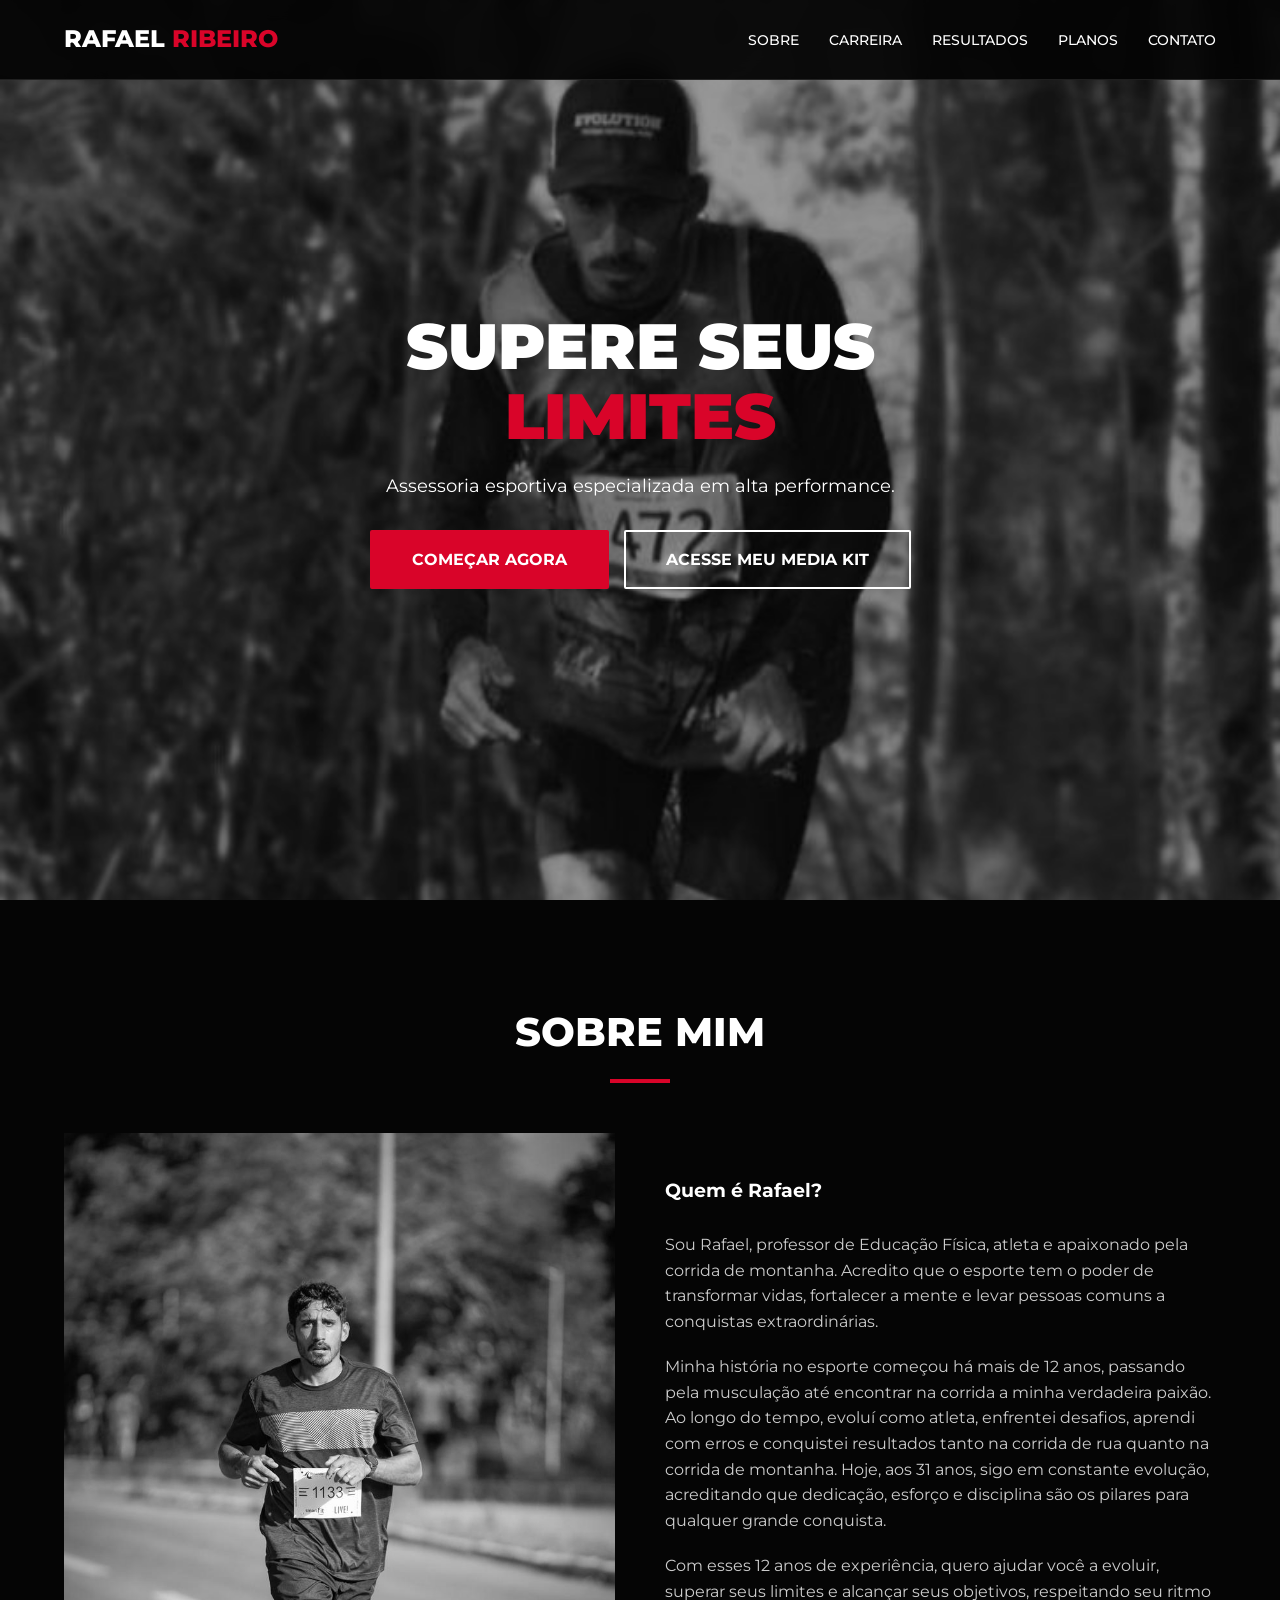
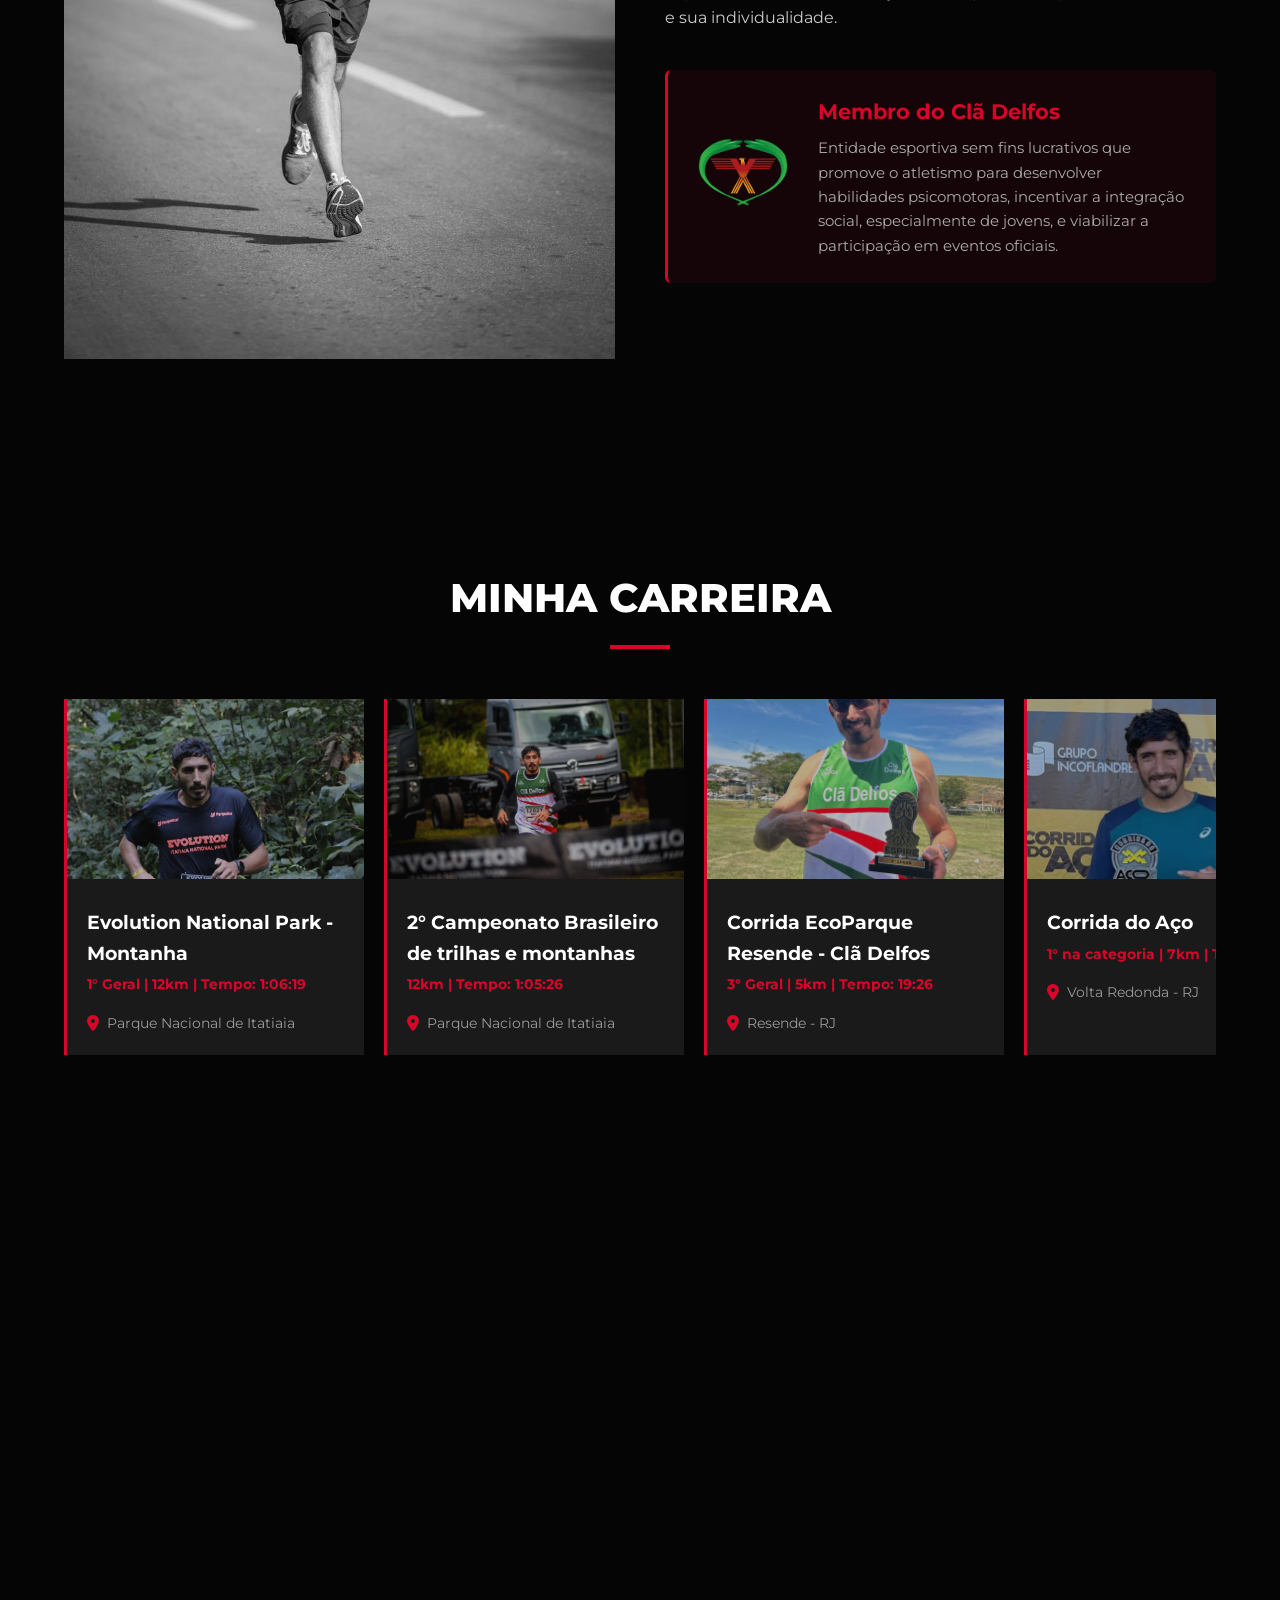
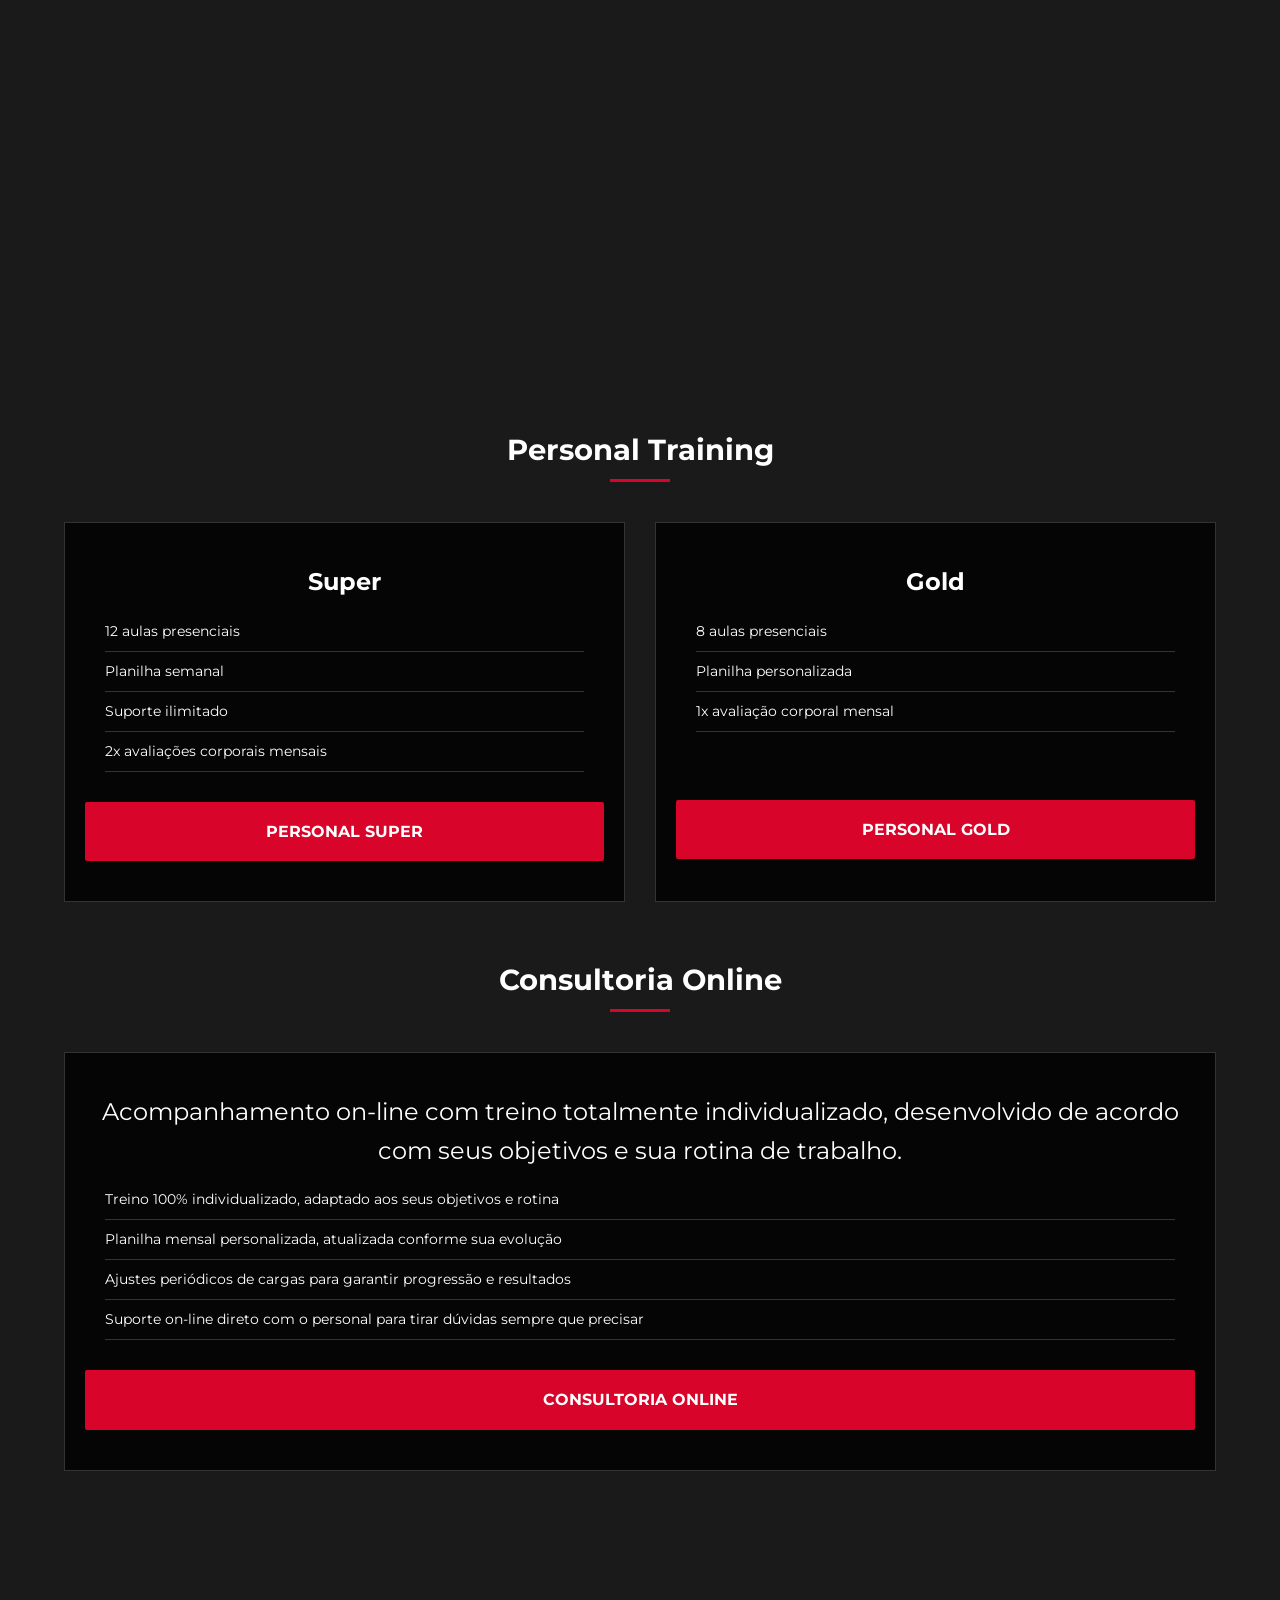
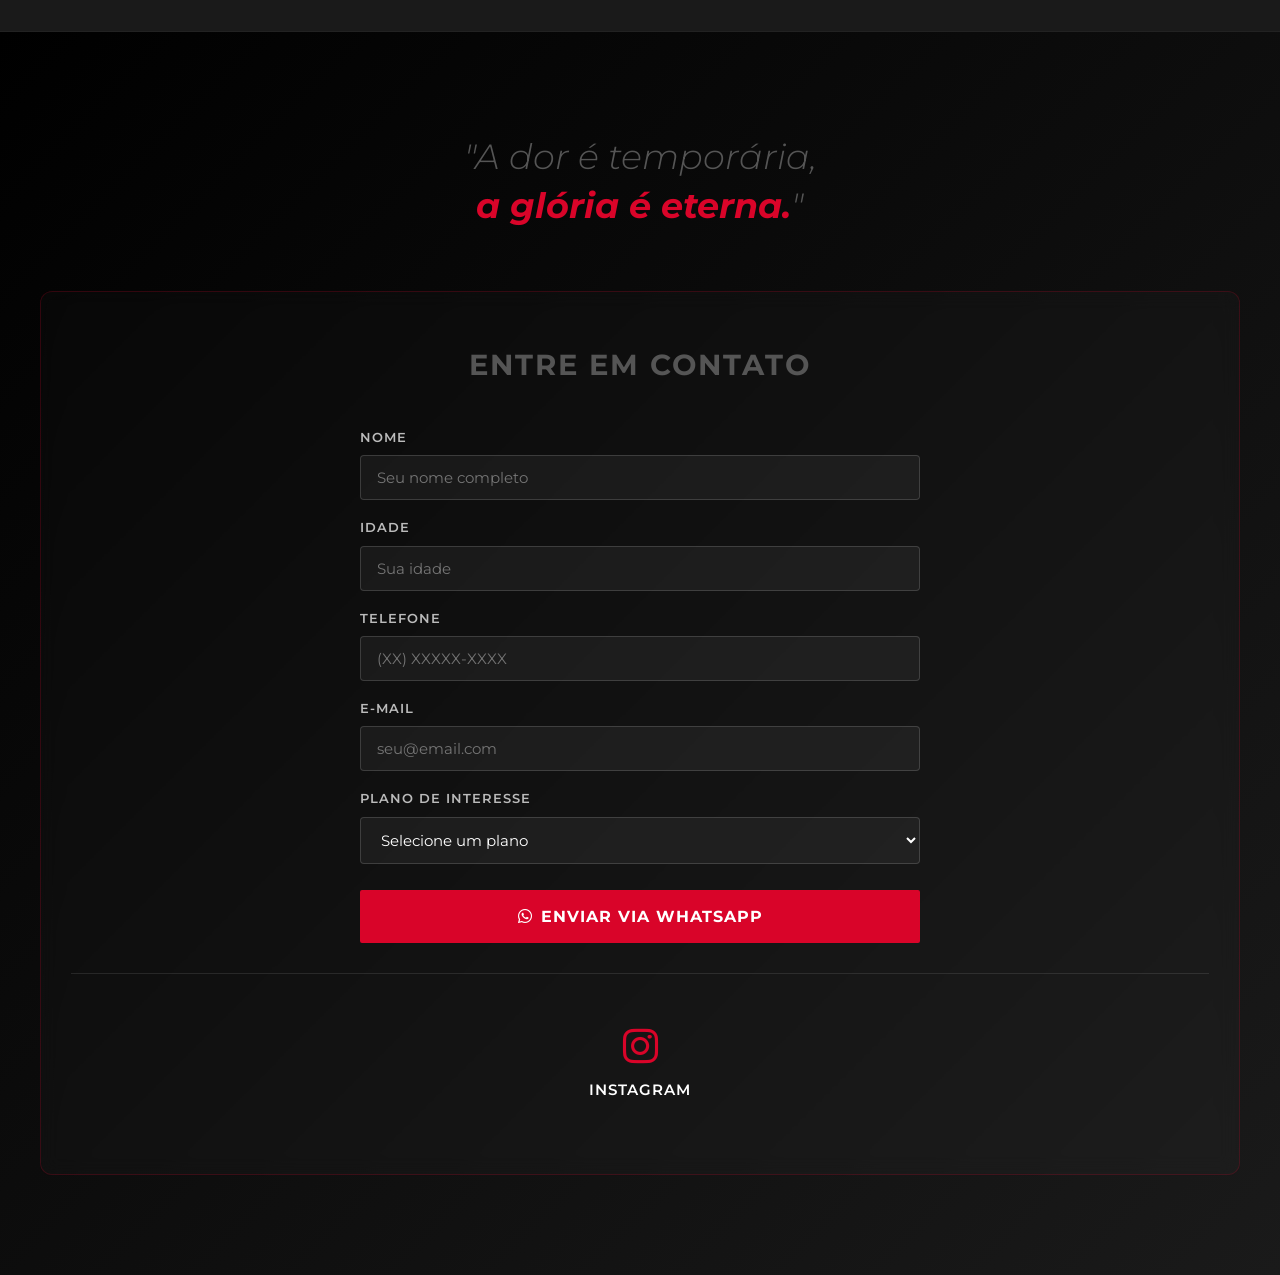
==== commit a5a02b84: "Melhora responsividade mobile e redireciona planos para WhatsApp" ====
--- a/index.html
+++ b/index.html
@@ -195,59 +195,74 @@
 
         <!-- Assessoria Esportiva -->
         <div class="plans-category reveal">
-            <h2 class="category-title">Assessoria Esportiva</h2>
-            <div class="plans-grid">
-                <div class="plan-card">
-                    <div class="plan-name">A solução pra você ter os resultados e o corpo que sempre sonhou, sem ficar horas treinando.</div>
-                    <ul class="plan-features">
-                        <li>Planilha personalizada</li>
-                        <li>Suporte via WhatsApp</li>
-                        <li>Análise de performance</li>
-                    </ul>
-                    <a href="https://pages.mfitpersonal.com.br/index?acao=page&tipo=2&buyPage=103155&page=103155" class="btn-main" style="width:100%">Assessoria Esportiva</a>
+            <button type="button" class="category-title accordion-trigger" aria-expanded="false" aria-controls="plano-assessoria">
+                <span>Assessoria Esportiva</span>
+                <i class="fa-solid fa-chevron-down accordion-arrow" aria-hidden="true"></i>
+            </button>
+            <div class="accordion-panel" id="plano-assessoria">
+                <div class="plans-grid">
+                    <div class="plan-card">
+                        <div class="plan-name">A solução pra você ter os resultados e o corpo que sempre sonhou, sem ficar horas treinando.</div>
+                        <ul class="plan-features">
+                            <li>Planilha personalizada</li>
+                            <li>Suporte via WhatsApp</li>
+                            <li>Análise de performance</li>
+                        </ul>
+                        <a href="https://wa.me/5524992569818?text=Ol%C3%A1%2C%20Rafael!%20Desejo%20adquirir%20o%20plano%20de%20Assessoria%20Esportiva." target="_blank" class="btn-main" style="width:100%">Assessoria Esportiva</a>
+                    </div>
                 </div>
             </div>
         </div>
 
         <!-- Personal Training -->
         <div class="plans-category reveal">
-            <h2 class="category-title">Personal Training</h2>
-            <div class="plans-grid">
-                <div class="plan-card">
-                    <h3 class="plan-name">Super</h3>
-                    <ul class="plan-features">
-                        <li>12 aulas presenciais</li>
-                        <li>Planilha semanal</li>
-                        <li>Suporte ilimitado</li>
-                        <li>2x avaliações corporais mensais</li>
-                    </ul>
-                    <a href="https://pages.mfitpersonal.com.br/index?acao=page&tipo=2&buyPage=114242&page=114242" target="_blank" class="btn-main" style="width:100%">Personal Super</a>
-                </div>
-                <div class="plan-card">
-                    <h3 class="plan-name">Gold</h3>
-                    <ul class="plan-features">
-                        <li>8 aulas presenciais</li>
-                        <li>Planilha personalizada</li>
-                        <li>1x avaliação corporal mensal</li>
-                    </ul>
-                    <a href="https://pages.mfitpersonal.com.br/index?acao=page&tipo=2&buyPage=114243&page=114243" target="_blank" class="btn-main" style="width:100%; margin-top: 38px">Personal Gold</a>
+            <button type="button" class="category-title accordion-trigger" aria-expanded="false" aria-controls="plano-personal">
+                <span>Personal Training</span>
+                <i class="fa-solid fa-chevron-down accordion-arrow" aria-hidden="true"></i>
+            </button>
+            <div class="accordion-panel" id="plano-personal">
+                <div class="plans-grid">
+                    <div class="plan-card">
+                        <h3 class="plan-name">Super</h3>
+                        <ul class="plan-features">
+                            <li>12 aulas presenciais</li>
+                            <li>Planilha semanal</li>
+                            <li>Suporte ilimitado</li>
+                            <li>2x avaliações corporais mensais</li>
+                        </ul>
+                        <a href="https://wa.me/5524992569818?text=Ol%C3%A1%2C%20Rafael!%20Desejo%20adquirir%20o%20plano%20de%20Personal%20Training%20Super." target="_blank" class="btn-main" style="width:100%">Personal Super</a>
+                    </div>
+                    <div class="plan-card">
+                        <h3 class="plan-name">Gold</h3>
+                        <ul class="plan-features">
+                            <li>8 aulas presenciais</li>
+                            <li>Planilha personalizada</li>
+                            <li>1x avaliação corporal mensal</li>
+                        </ul>
+                        <a href="https://wa.me/5524992569818?text=Ol%C3%A1%2C%20Rafael!%20Desejo%20adquirir%20o%20plano%20de%20Personal%20Training%20Gold." target="_blank" class="btn-main" style="width:100%; margin-top: 38px">Personal Gold</a>
+                    </div>
                 </div>
             </div>
         </div>
 
         <!-- Consultoria -->
         <div class="plans-category reveal">
-            <h2 class="category-title">Consultoria Online</h2>
-            <div class="plans-grid">
-                <div class="plan-card">
-                    <div class="plan-name">Acompanhamento on-line com treino totalmente individualizado, desenvolvido de acordo com seus objetivos e sua rotina de trabalho.</div>
-                    <ul class="plan-features">
-                        <li>Treino 100% individualizado, adaptado aos seus objetivos e rotina</li>
-                        <li>Planilha mensal personalizada, atualizada conforme sua evolução</li>
-                        <li>Ajustes periódicos de cargas para garantir progressão e resultados</li>
-                        <li>Suporte on-line direto com o personal para tirar dúvidas sempre que precisar</li>
-                    </ul>
-                    <a href="https://pages.mfitpersonal.com.br/index?acao=page&tipo=2&buyPage=114238&page=114238" target="_blank" class="btn-main" style="width:100%">Consultoria Online</a>
+            <button type="button" class="category-title accordion-trigger" aria-expanded="false" aria-controls="plano-consultoria">
+                <span>Consultoria Online</span>
+                <i class="fa-solid fa-chevron-down accordion-arrow" aria-hidden="true"></i>
+            </button>
+            <div class="accordion-panel" id="plano-consultoria">
+                <div class="plans-grid">
+                    <div class="plan-card">
+                        <div class="plan-name">Acompanhamento on-line com treino totalmente individualizado, desenvolvido de acordo com seus objetivos e sua rotina de trabalho.</div>
+                        <ul class="plan-features">
+                            <li>Treino 100% individualizado, adaptado aos seus objetivos e rotina</li>
+                            <li>Planilha mensal personalizada, atualizada conforme sua evolução</li>
+                            <li>Ajustes periódicos de cargas para garantir progressão e resultados</li>
+                            <li>Suporte on-line direto com o personal para tirar dúvidas sempre que precisar</li>
+                        </ul>
+                        <a href="https://wa.me/5524992569818?text=Ol%C3%A1%2C%20Rafael!%20Desejo%20adquirir%20o%20plano%20de%20Consultoria%20Online." target="_blank" class="btn-main" style="width:100%">Consultoria Online</a>
+                    </div>
                 </div>
             </div>
         </div>
--- a/assets/css/styles.css
+++ b/assets/css/styles.css
@@ -618,6 +618,19 @@
     padding-bottom: 15px;
 }
 
+button.category-title {
+    display: block;
+    width: 100%;
+    border: 0;
+    background: transparent;
+    font-family: var(--font-main);
+    cursor: default;
+}
+
+.accordion-arrow {
+    display: none;
+}
+
 .category-title::after {
     content: '';
     position: absolute;
@@ -866,24 +879,336 @@
 
 /* --- RESPONSIVIDADE --- */
 @media (max-width: 768px) {
-    .hero-title { font-size: 2.5rem; }
-    .brand-text { font-size: 2rem; }
-    .hero-actions { flex-direction: column; align-items: center; }
+    header {
+        height: 64px;
+    }
+
+    .logo {
+        font-size: 1.25rem;
+    }
+
+    .mobile-toggle {
+        display: block;
+        font-size: 1.25rem;
+        line-height: 1;
+    }
+
+    .brand-text { font-size: 1.8rem; }
+    .brand-sub { font-size: 0.9rem; letter-spacing: 3px; }
+    .hero-title { font-size: 2.2rem; margin-bottom: 16px; }
+    .hero-content p { font-size: 1rem !important; margin-bottom: 24px !important; }
+    .hero-actions { flex-direction: column; align-items: center; gap: 10px; }
+    .btn-main,
+    .btn-outline,
+    .strava-link,
+    .btn-submit {
+        min-height: 44px;
+        padding: 11px 24px;
+        font-size: 0.85rem;
+    }
     .btn-outline { margin-left: 0; }
 
     nav ul {
         display: none;
         flex-direction: column;
         position: absolute;
-        top: var(--nav-height);
+        top: 64px;
         left: 0;
         width: 100%;
         background: black;
-        padding: 20px;
+        padding: 12px 20px;
         text-align: center;
+        gap: 16px;
     }
     nav.active ul { display: flex; }
 
-    .mobile-toggle { display: block; }
-    .about-grid { grid-template-columns: 1fr; }
-}
+    nav a {
+        font-size: 0.85rem;
+    }
+
+    section {
+        padding: 64px 20px;
+    }
+
+    .section-title {
+        font-size: 2rem;
+        margin-bottom: 32px;
+    }
+
+    .section-title::after {
+        width: 48px;
+        height: 3px;
+        margin-top: 12px;
+    }
+
+    .about-grid { grid-template-columns: 1fr; gap: 28px; }
+    .about-text p { font-size: 0.95rem; margin-bottom: 16px; }
+
+    .clan-section {
+        gap: 16px;
+        margin: 28px 0;
+        padding: 16px;
+    }
+
+    .clan-logo img {
+        width: 72px;
+        height: 72px;
+    }
+
+    .clan-info h4 {
+        font-size: 1.05rem;
+    }
+
+    .clan-info p {
+        font-size: 0.88rem;
+    }
+
+    .carousel-container {
+        gap: 12px;
+        padding-bottom: 12px;
+    }
+
+    .race-card {
+        min-width: 260px;
+    }
+
+    .race-img {
+        height: 150px;
+    }
+
+    .race-info {
+        padding: 16px;
+    }
+
+    .race-info h3 {
+        font-size: 1.05rem;
+    }
+
+    .race-location {
+        margin-top: 10px;
+        font-size: 0.82rem;
+    }
+
+    .race-location i {
+        font-size: 0.9rem;
+    }
+
+    .testimonial-card {
+        min-width: 290px;
+        padding: 22px;
+    }
+
+    .quote {
+        font-size: 0.92rem;
+    }
+
+    .student-card {
+        min-width: 250px;
+        padding: 16px;
+    }
+
+    .student-card img {
+        height: 210px;
+        margin-bottom: 12px;
+    }
+
+    .student-name {
+        font-size: 1rem;
+    }
+
+    .student-achievement {
+        font-size: 0.88rem;
+    }
+
+    .career-more {
+        margin-top: 48px;
+        gap: 24px;
+    }
+
+    .career-more-content h3 {
+        font-size: 1.8rem;
+        margin-bottom: 20px;
+    }
+
+    .career-more-content p {
+        font-size: 0.95rem;
+        margin-bottom: 18px;
+        line-height: 1.65;
+    }
+
+    .strava-link {
+        gap: 9px;
+        font-size: 0.82rem;
+    }
+
+    .strava-link i {
+        font-size: 1.1rem;
+    }
+
+    .modal-close {
+        top: -34px;
+        font-size: 1.5rem;
+    }
+
+    #planos {
+        padding: 64px 20px;
+    }
+
+    #planos .section-title {
+        margin-bottom: 30px;
+    }
+
+    #planos .plans-category {
+        margin-bottom: 12px;
+        border: 1px solid #333;
+        background: var(--color-black);
+    }
+
+    #planos button.category-title {
+        display: flex;
+        align-items: center;
+        justify-content: space-between;
+        gap: 16px;
+        min-height: 56px;
+        margin: 0;
+        padding: 14px 16px;
+        text-align: left;
+        font-size: 1rem;
+        cursor: pointer;
+    }
+
+    #planos button.category-title::after {
+        content: none;
+    }
+
+    .accordion-arrow {
+        display: inline-block;
+        flex: 0 0 auto;
+        color: var(--color-red);
+        font-size: 0.9rem;
+        transition: transform 0.35s ease;
+    }
+
+    #planos .accordion-trigger[aria-expanded="true"] .accordion-arrow {
+        transform: rotate(180deg);
+    }
+
+    #planos .accordion-panel {
+        max-height: 0;
+        overflow: hidden;
+        transition: max-height 0.45s ease;
+    }
+
+    #planos .accordion-panel.open {
+        max-height: var(--accordion-height, 1000px);
+    }
+
+    #planos .plans-grid {
+        grid-template-columns: 1fr;
+        gap: 12px;
+        padding: 0 12px 12px;
+    }
+
+    #planos .plan-card {
+        padding: 20px 16px;
+        transform: none;
+    }
+
+    #planos .plan-card:hover {
+        transform: none;
+    }
+
+    #planos .plan-name {
+        font-size: 1.05rem;
+        line-height: 1.5;
+    }
+
+    #planos .plan-features {
+        margin-bottom: 16px;
+        padding: 0;
+    }
+
+    #planos .plan-features li {
+        font-size: 0.88rem;
+    }
+
+    #planos .btn-main {
+        width: 100%;
+        min-height: 44px;
+        padding: 11px 12px;
+        margin-top: 0 !important;
+    }
+
+    #contato {
+        padding: 64px 16px 32px;
+    }
+
+    .footer-content {
+        margin-bottom: 40px;
+    }
+
+    .motivacional {
+        font-size: 1.8rem;
+        margin-bottom: 40px;
+    }
+
+    .contact-section {
+        padding: 32px 16px;
+        border-radius: 8px;
+    }
+
+    .contact-title {
+        font-size: 1.5rem;
+        margin-bottom: 28px;
+        letter-spacing: 1px;
+    }
+
+    .form-group {
+        margin-bottom: 14px;
+    }
+
+    .form-group input,
+    .form-group select {
+        min-height: 44px;
+        padding: 10px 12px;
+        font-size: 0.9rem;
+    }
+
+    .success-message {
+        margin-bottom: 20px;
+        padding: 14px 16px;
+    }
+
+    .social-links {
+        gap: 18px;
+        padding-top: 22px;
+    }
+
+    .social-link {
+        gap: 8px;
+        padding: 12px;
+    }
+
+    .social-link i {
+        font-size: 1.8rem;
+    }
+
+    .social-link span {
+        font-size: 0.82rem;
+    }
+
+    .contact-info {
+        margin-top: 28px;
+        padding-top: 28px;
+    }
+
+    .contact-text {
+        font-size: 0.95rem;
+        margin-bottom: 16px;
+    }
+
+    .footer-bottom {
+        padding-top: 22px;
+        font-size: 0.78rem;
+    }
+}
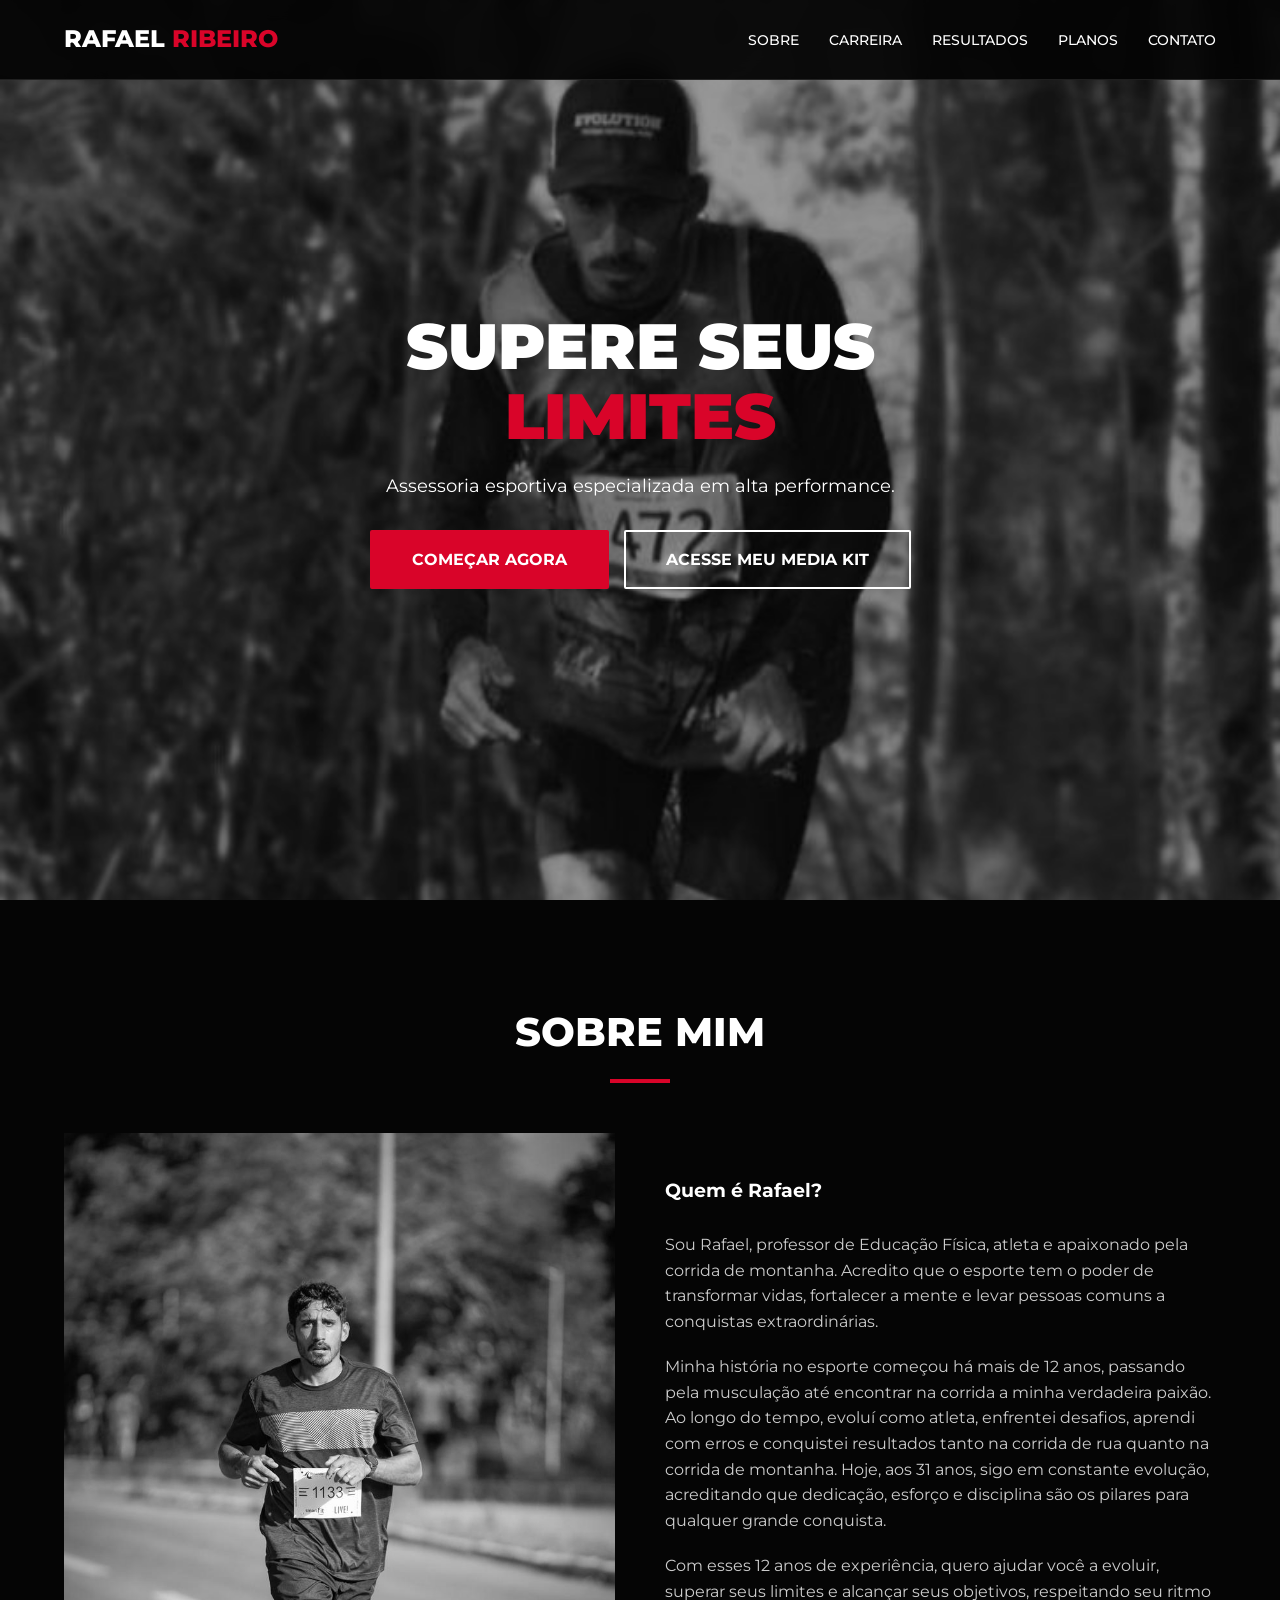
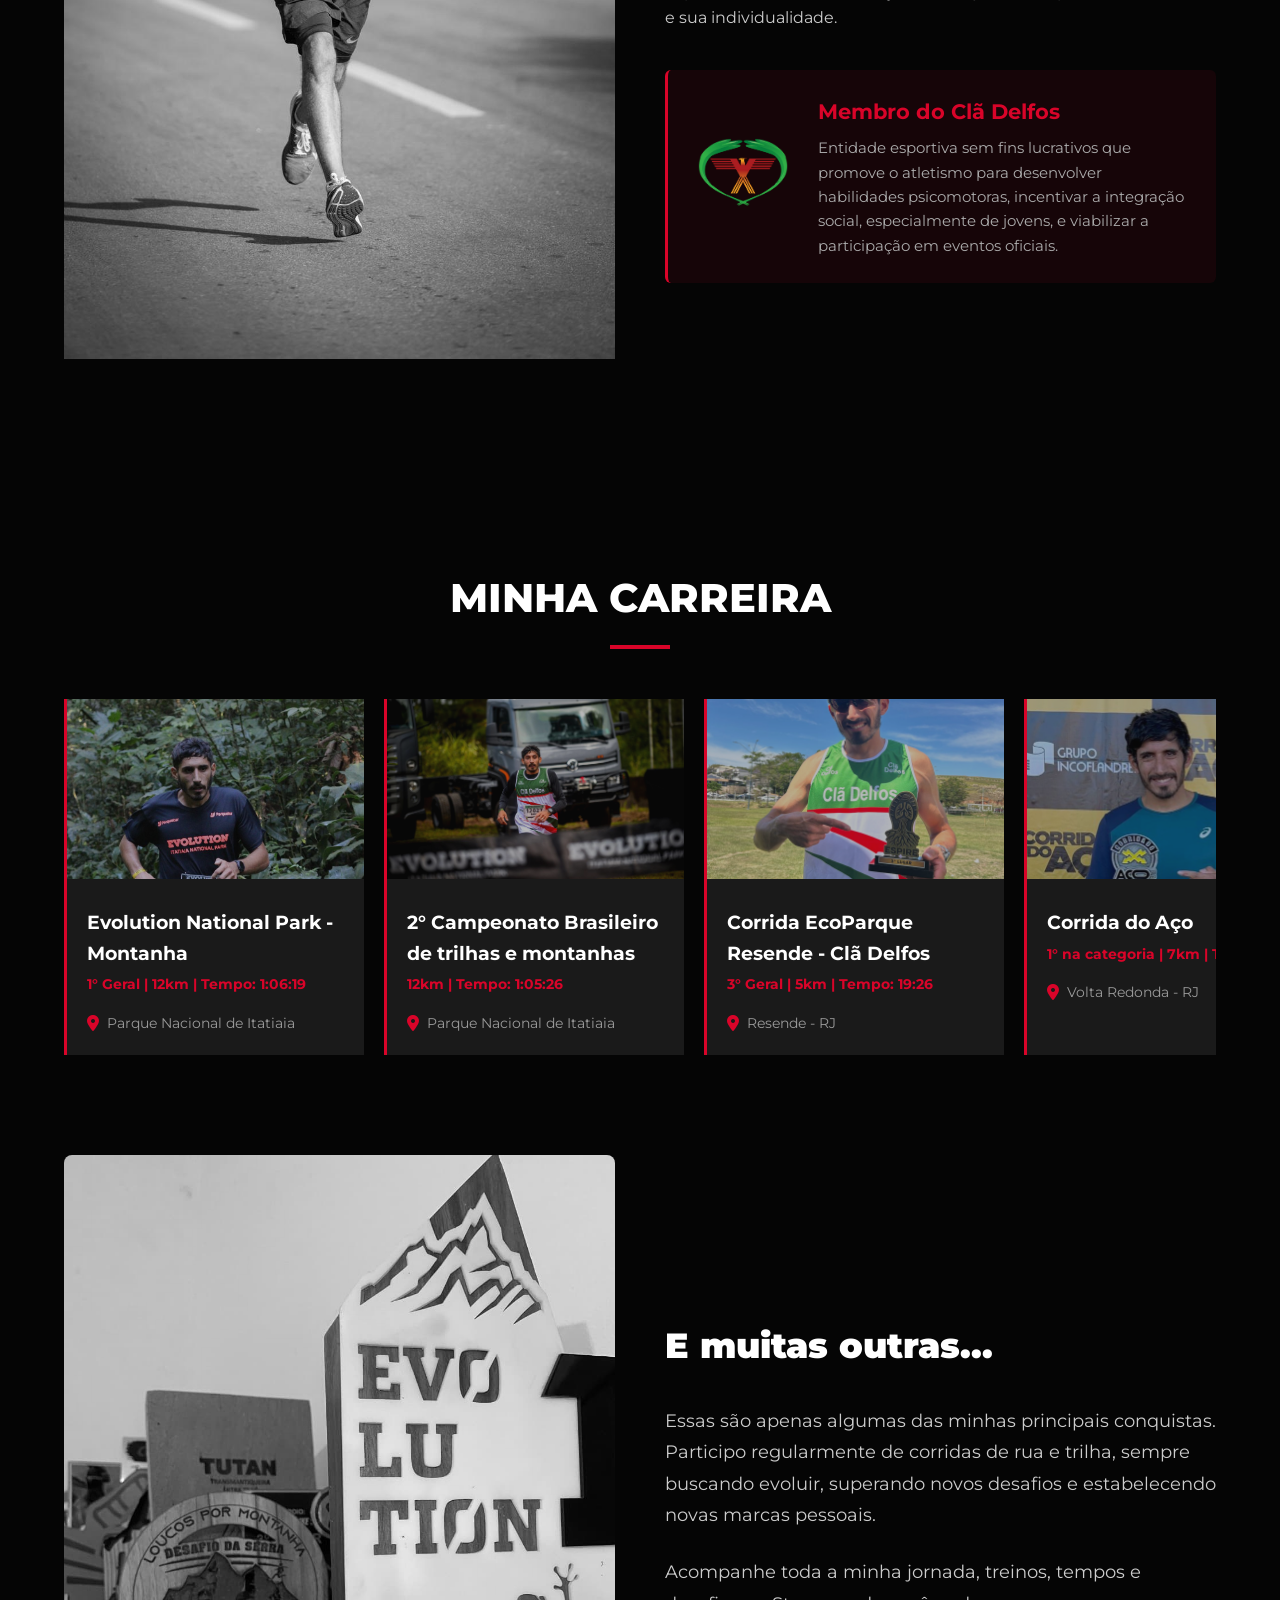
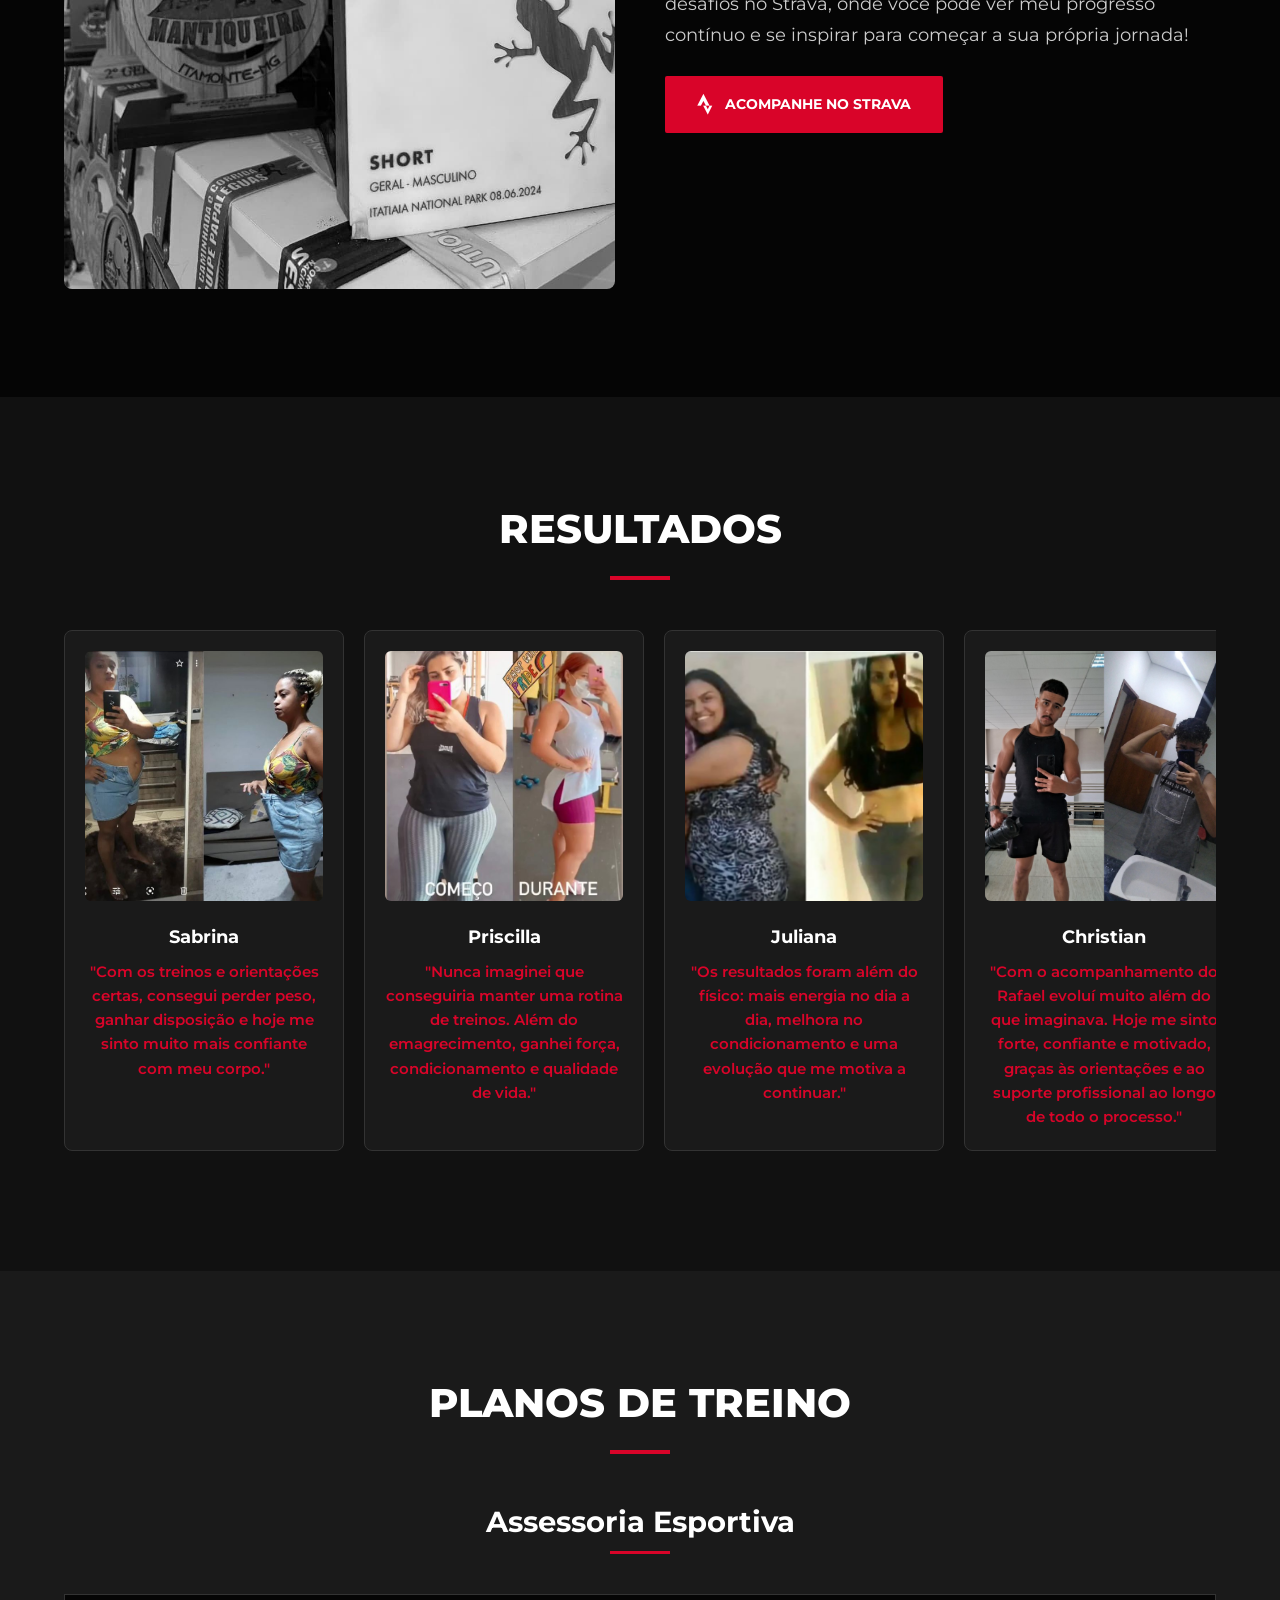
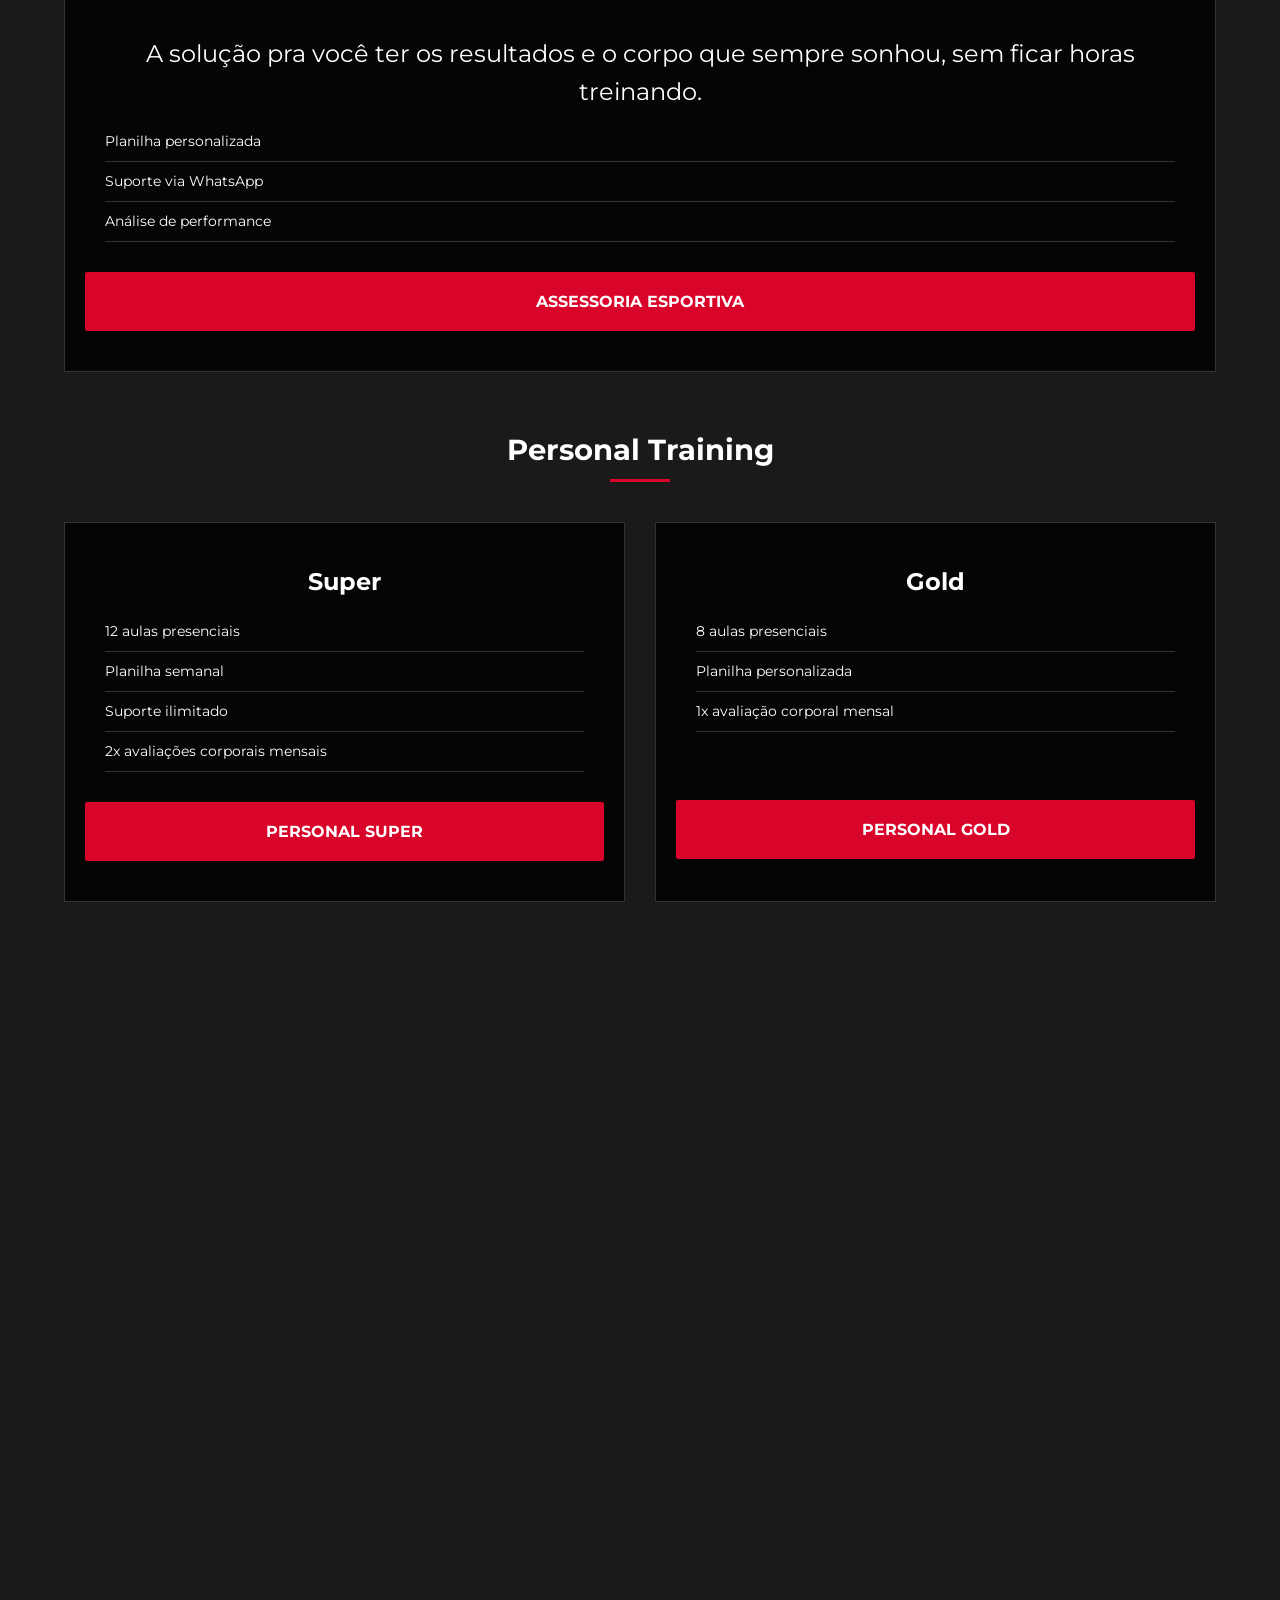
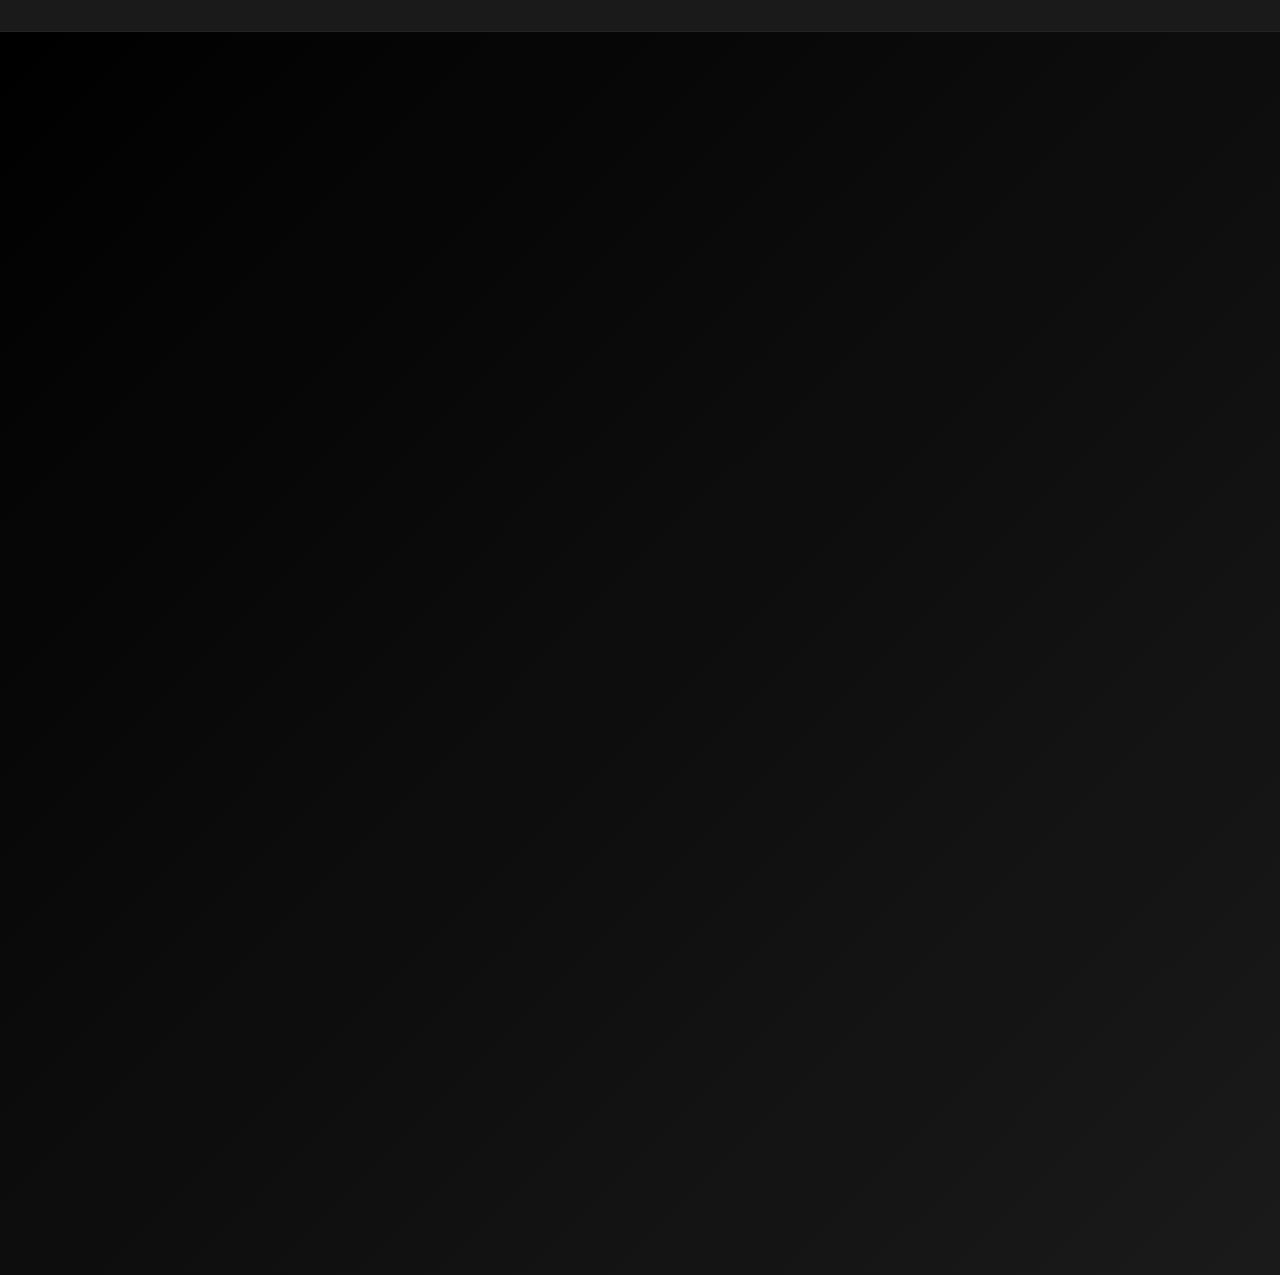
==== commit 768088f5: "Melhora responsividade mobile com accordions, benefícios resumidos e menu corrigido" ====
--- a/index.html
+++ b/index.html
@@ -69,6 +69,23 @@
                         </div>
                     </div>
                 </a>
+
+                <div class="clan-mobile-accordion">
+                    <button type="button" class="clan-mobile-trigger" aria-expanded="false" aria-controls="clan-mobile-panel">
+                        <span>Membro do Clã Delfos</span>
+                        <i class="fa-solid fa-chevron-down clan-mobile-arrow" aria-hidden="true"></i>
+                    </button>
+                    <div class="clan-mobile-panel" id="clan-mobile-panel">
+                        <div class="clan-mobile-content">
+                            <img src="img/delfos.png" alt="Clã Delfos" loading="lazy">
+                            <p>Entidade esportiva sem fins lucrativos que promove o atletismo para desenvolver habilidades psicomotoras, incentivar a integração social, especialmente de jovens, e viabilizar a participação em eventos oficiais.</p>
+                            <a href="https://cladelfos.esp.br/" target="_blank" class="btn-main clan-mobile-link">
+                                Conheça o Clã Delfos
+                                <i class="fa-solid fa-arrow-up-right-from-square" aria-hidden="true"></i>
+                            </a>
+                        </div>
+                    </div>
+                </div>
             </div>
         </div>
     </section>
@@ -256,10 +273,10 @@
                     <div class="plan-card">
                         <div class="plan-name">Acompanhamento on-line com treino totalmente individualizado, desenvolvido de acordo com seus objetivos e sua rotina de trabalho.</div>
                         <ul class="plan-features">
-                            <li>Treino 100% individualizado, adaptado aos seus objetivos e rotina</li>
-                            <li>Planilha mensal personalizada, atualizada conforme sua evolução</li>
-                            <li>Ajustes periódicos de cargas para garantir progressão e resultados</li>
-                            <li>Suporte on-line direto com o personal para tirar dúvidas sempre que precisar</li>
+                            <li>Treino individualizado para objetivos e rotina</li>
+                            <li>Planilha mensal personalizada</li>
+                            <li>Ajustes de carga para garantir progressão</li>
+                            <li>Suporte direto com o personal</li>
                         </ul>
                         <a href="https://wa.me/5524992569818?text=Ol%C3%A1%2C%20Rafael!%20Desejo%20adquirir%20o%20plano%20de%20Consultoria%20Online." target="_blank" class="btn-main" style="width:100%">Consultoria Online</a>
                     </div>
--- a/assets/css/styles.css
+++ b/assets/css/styles.css
@@ -321,6 +321,10 @@
     transform: scale(1.03)
 }
 
+.clan-mobile-accordion {
+    display: none;
+}
+
 .about-img img {
     width: 100%;
     filter: grayscale(100%);
@@ -881,6 +885,7 @@
 @media (max-width: 768px) {
     header {
         height: 64px;
+        padding: 0 16px;
     }
 
     .logo {
@@ -889,8 +894,18 @@
 
     .mobile-toggle {
         display: block;
+        position: absolute;
+        right: 16px;
+        top: 50%;
+        transform: translateY(-50%);
+        width: 44px;
+        height: 44px;
+        margin: 0;
+        padding: 0;
         font-size: 1.25rem;
         line-height: 1;
+        align-items: center;
+        justify-content: center;
     }
 
     .brand-text { font-size: 1.8rem; }
@@ -963,6 +978,94 @@
         font-size: 0.88rem;
     }
 
+    .clan-section-link {
+        display: none;
+    }
+
+    .clan-mobile-accordion {
+        display: block;
+        margin: 28px 0;
+        border: 1px solid #333;
+        background: var(--color-black);
+    }
+
+    .clan-mobile-trigger {
+        display: flex;
+        align-items: center;
+        justify-content: space-between;
+        gap: 16px;
+        width: 100%;
+        min-height: 56px;
+        padding: 14px 16px;
+        border: 0;
+        background: transparent;
+        color: var(--color-white);
+        font-family: var(--font-main);
+        font-size: 1rem;
+        font-weight: 700;
+        text-align: left;
+        cursor: pointer;
+    }
+
+    .clan-mobile-arrow {
+        flex: 0 0 auto;
+        color: var(--color-red);
+        font-size: 0.9rem;
+        transition: transform 0.35s ease;
+    }
+
+    .clan-mobile-trigger[aria-expanded="true"] .clan-mobile-arrow {
+        transform: rotate(180deg);
+    }
+
+    .clan-mobile-panel {
+        max-height: 0;
+        overflow: hidden;
+        transition: max-height 0.45s ease;
+    }
+
+    .clan-mobile-panel.open {
+        max-height: var(--clan-accordion-height, 700px);
+    }
+
+    .clan-mobile-content {
+        display: flex;
+        flex-direction: column;
+        align-items: center;
+        gap: 16px;
+        padding: 0 16px 16px;
+        text-align: center;
+    }
+
+    .clan-mobile-content img {
+        width: 72px;
+        height: 72px;
+        object-fit: contain;
+    }
+
+    .clan-mobile-content p {
+        margin: 0;
+        color: #aaa;
+        font-size: 0.88rem;
+        line-height: 1.6;
+    }
+
+    .clan-mobile-link {
+        display: flex;
+        align-items: center;
+        justify-content: center;
+        gap: 8px;
+        width: 100%;
+        min-height: 44px;
+        margin: 0;
+        padding: 11px 12px;
+        font-size: 0.82rem;
+    }
+
+    .clan-mobile-link i {
+        font-size: 0.75rem;
+    }
+
     .carousel-container {
         gap: 12px;
         padding-bottom: 12px;
